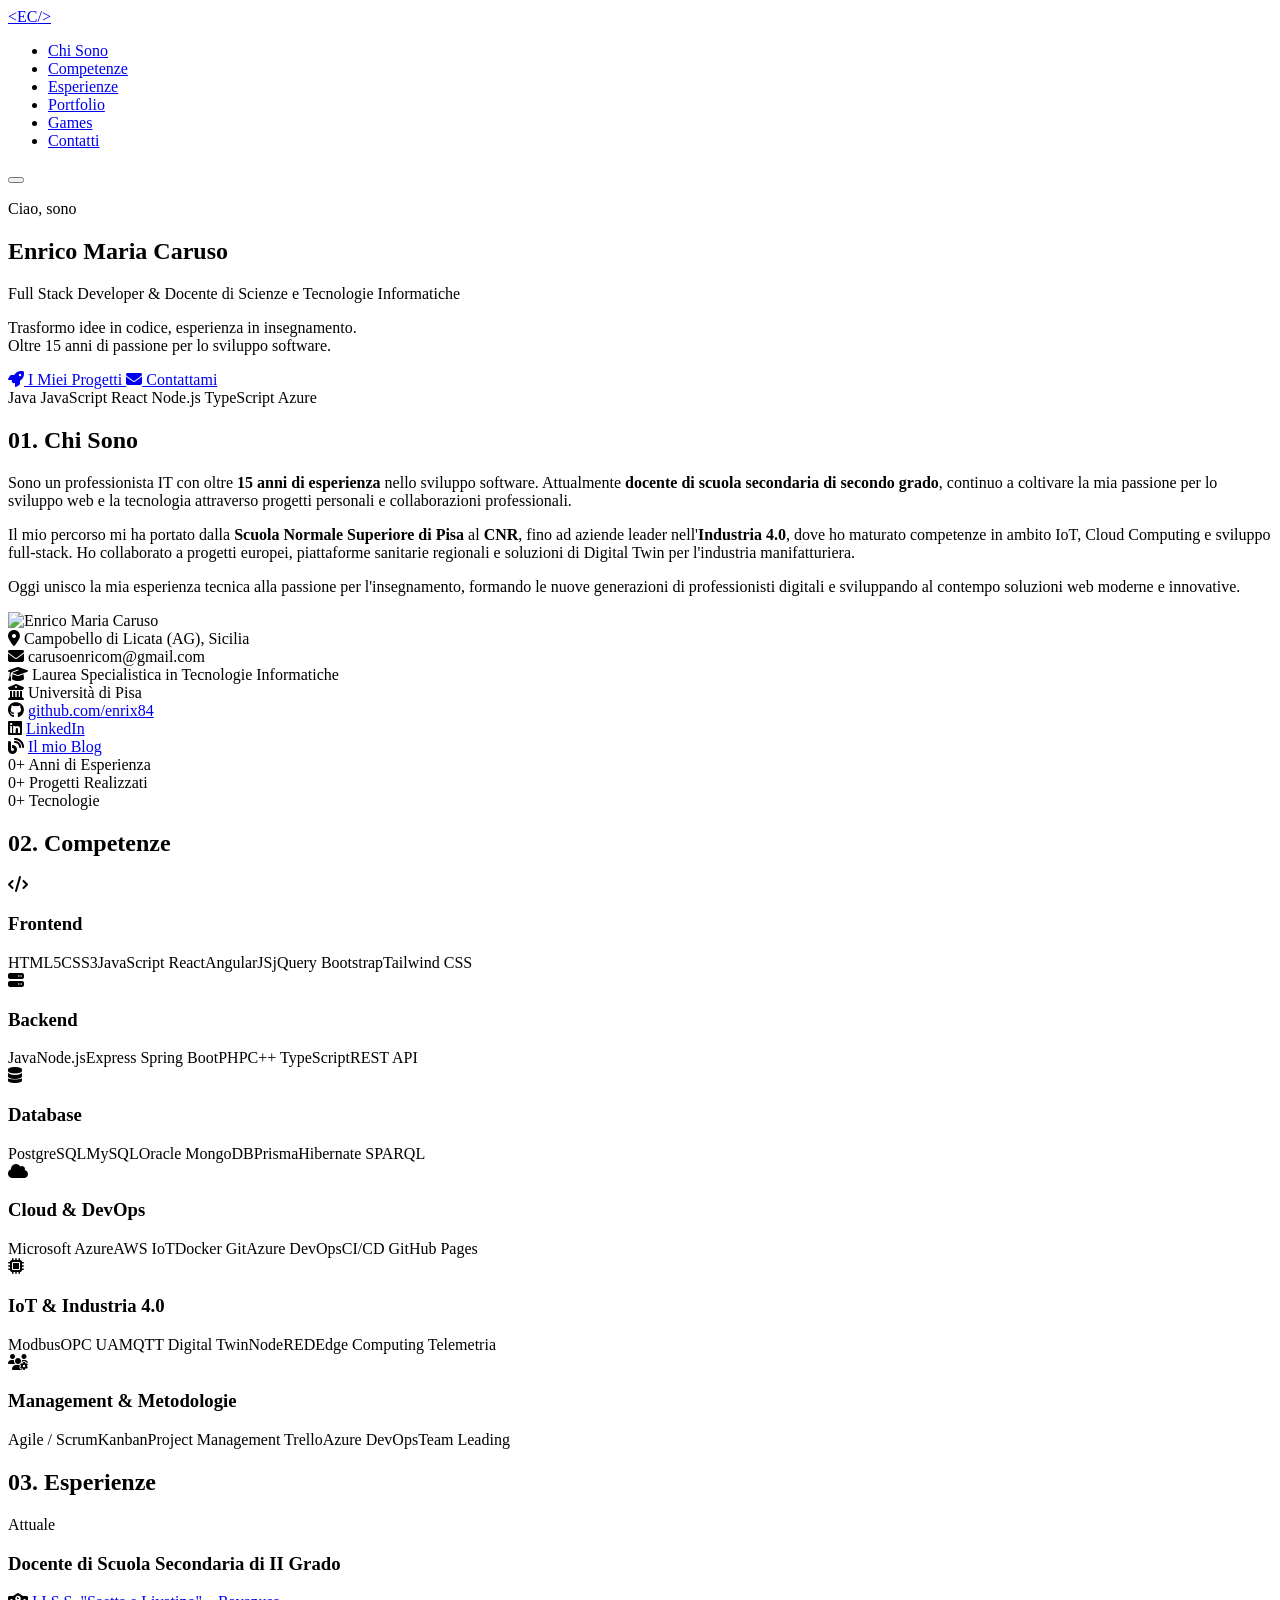
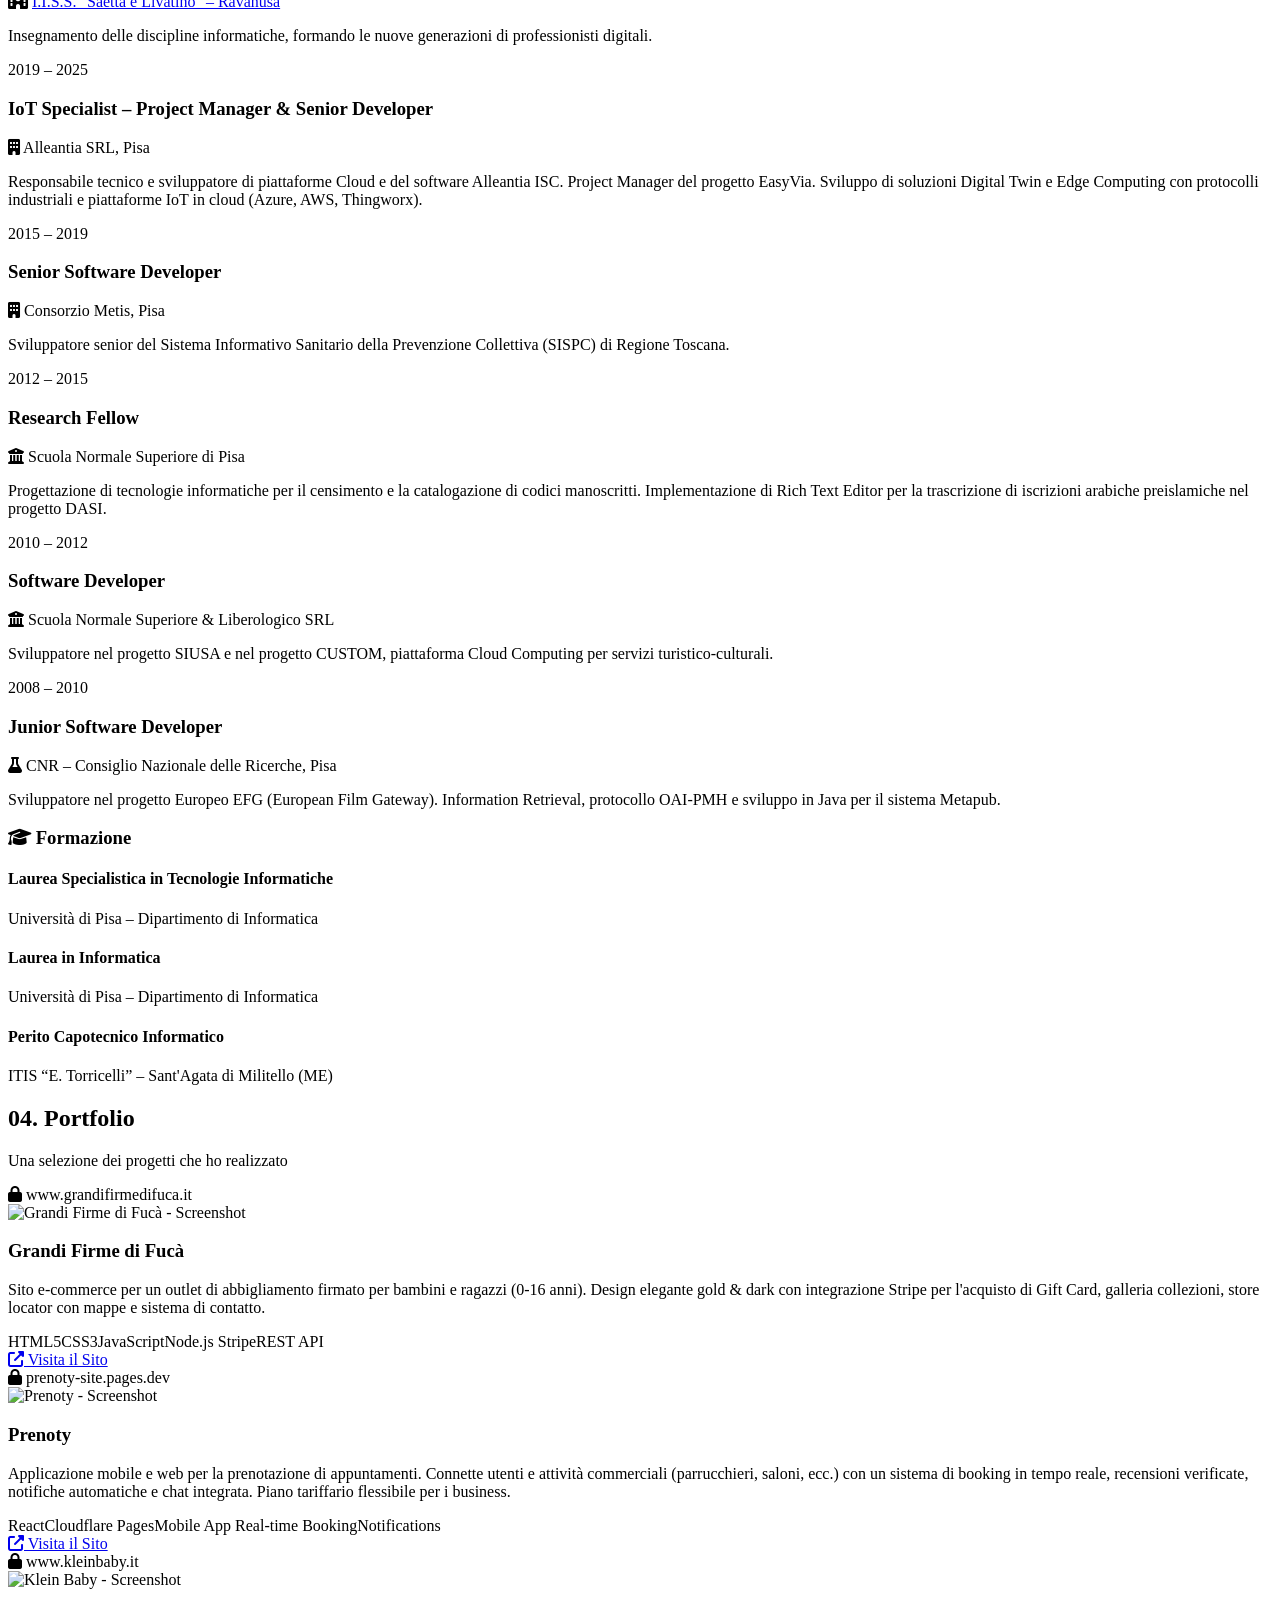
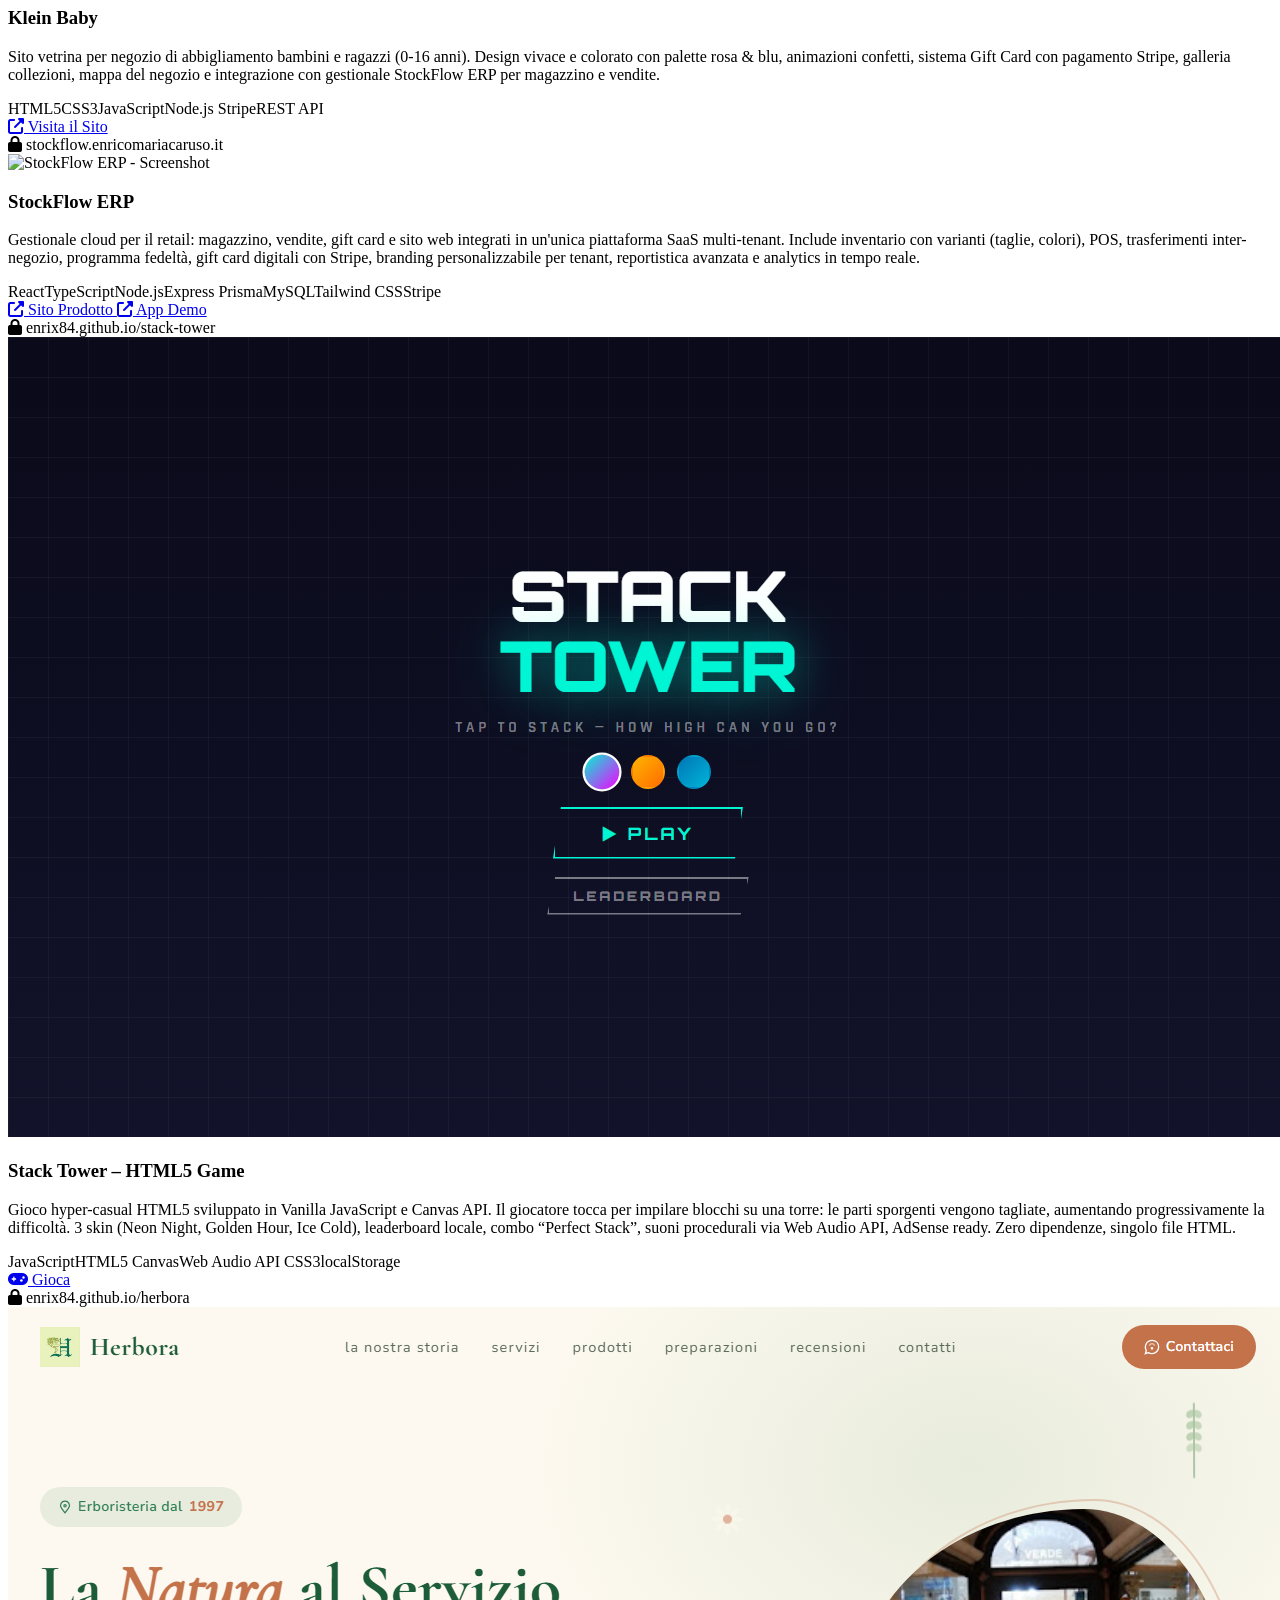
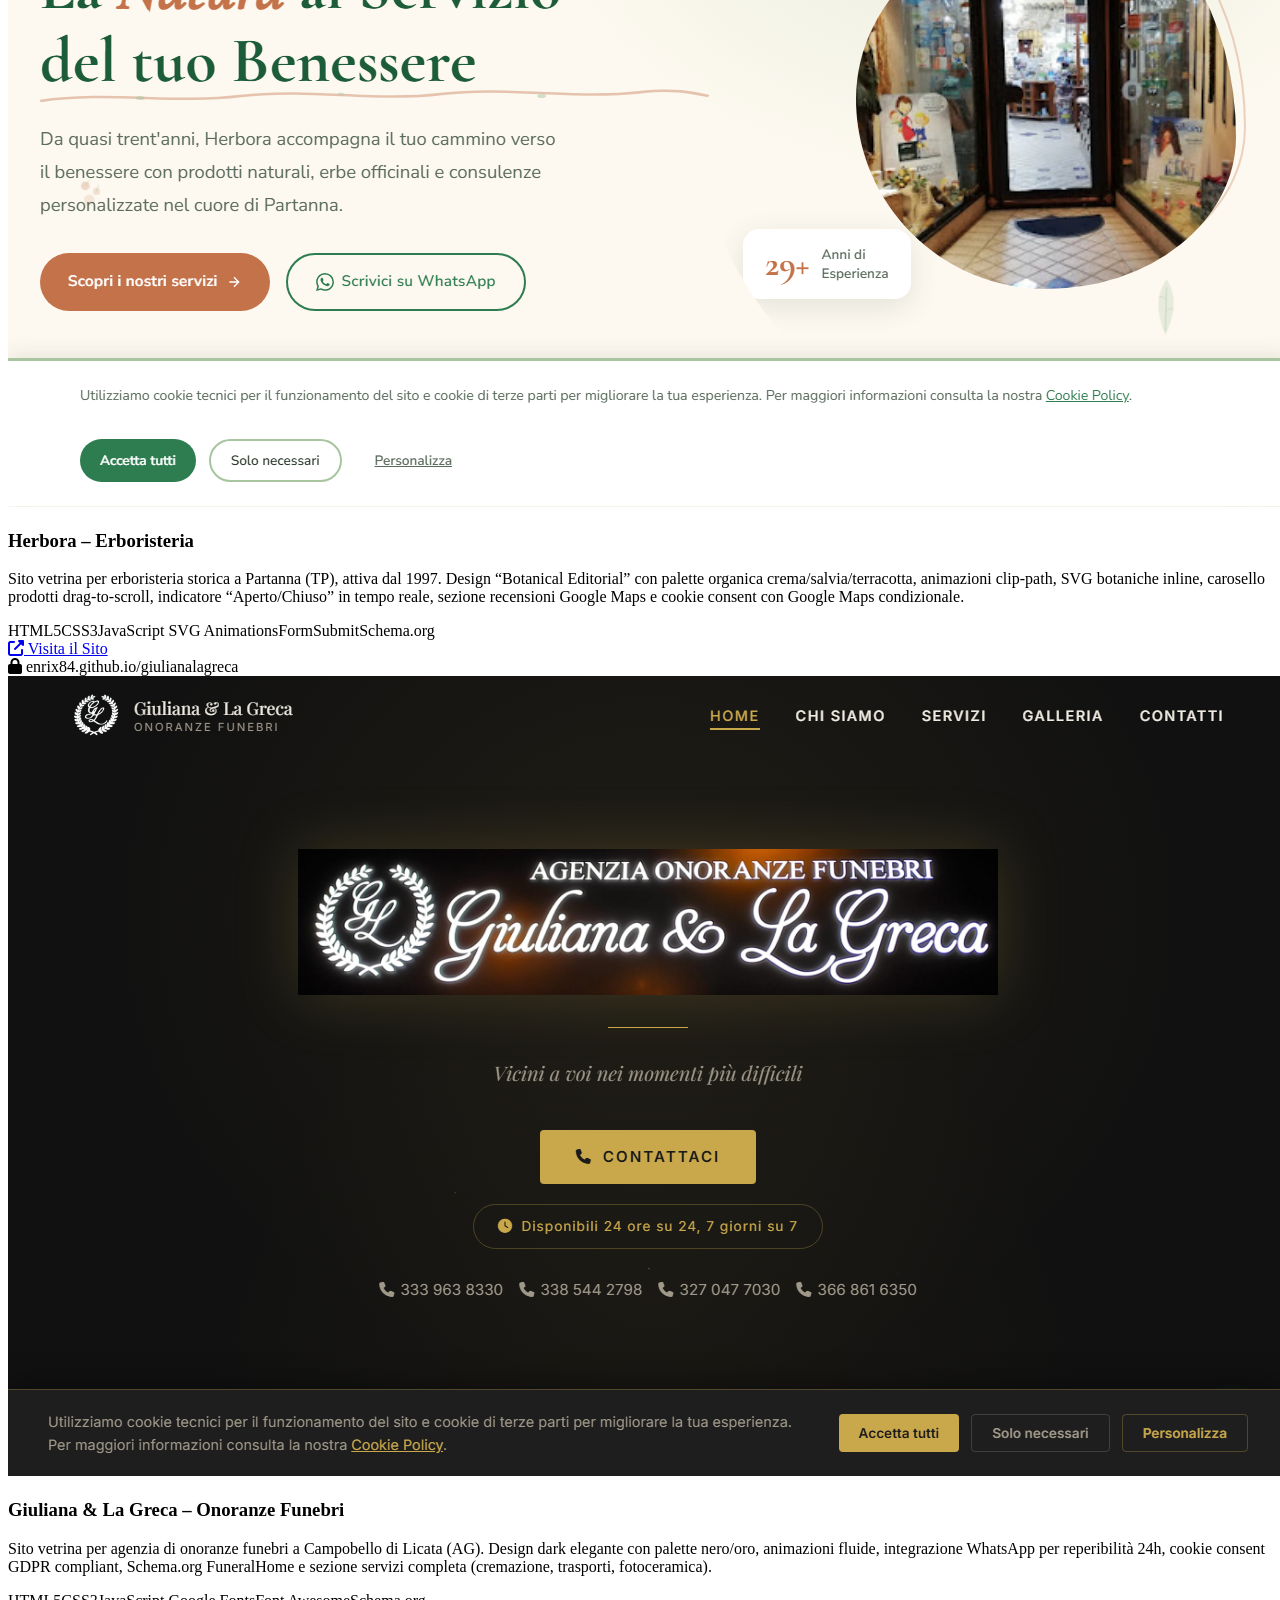
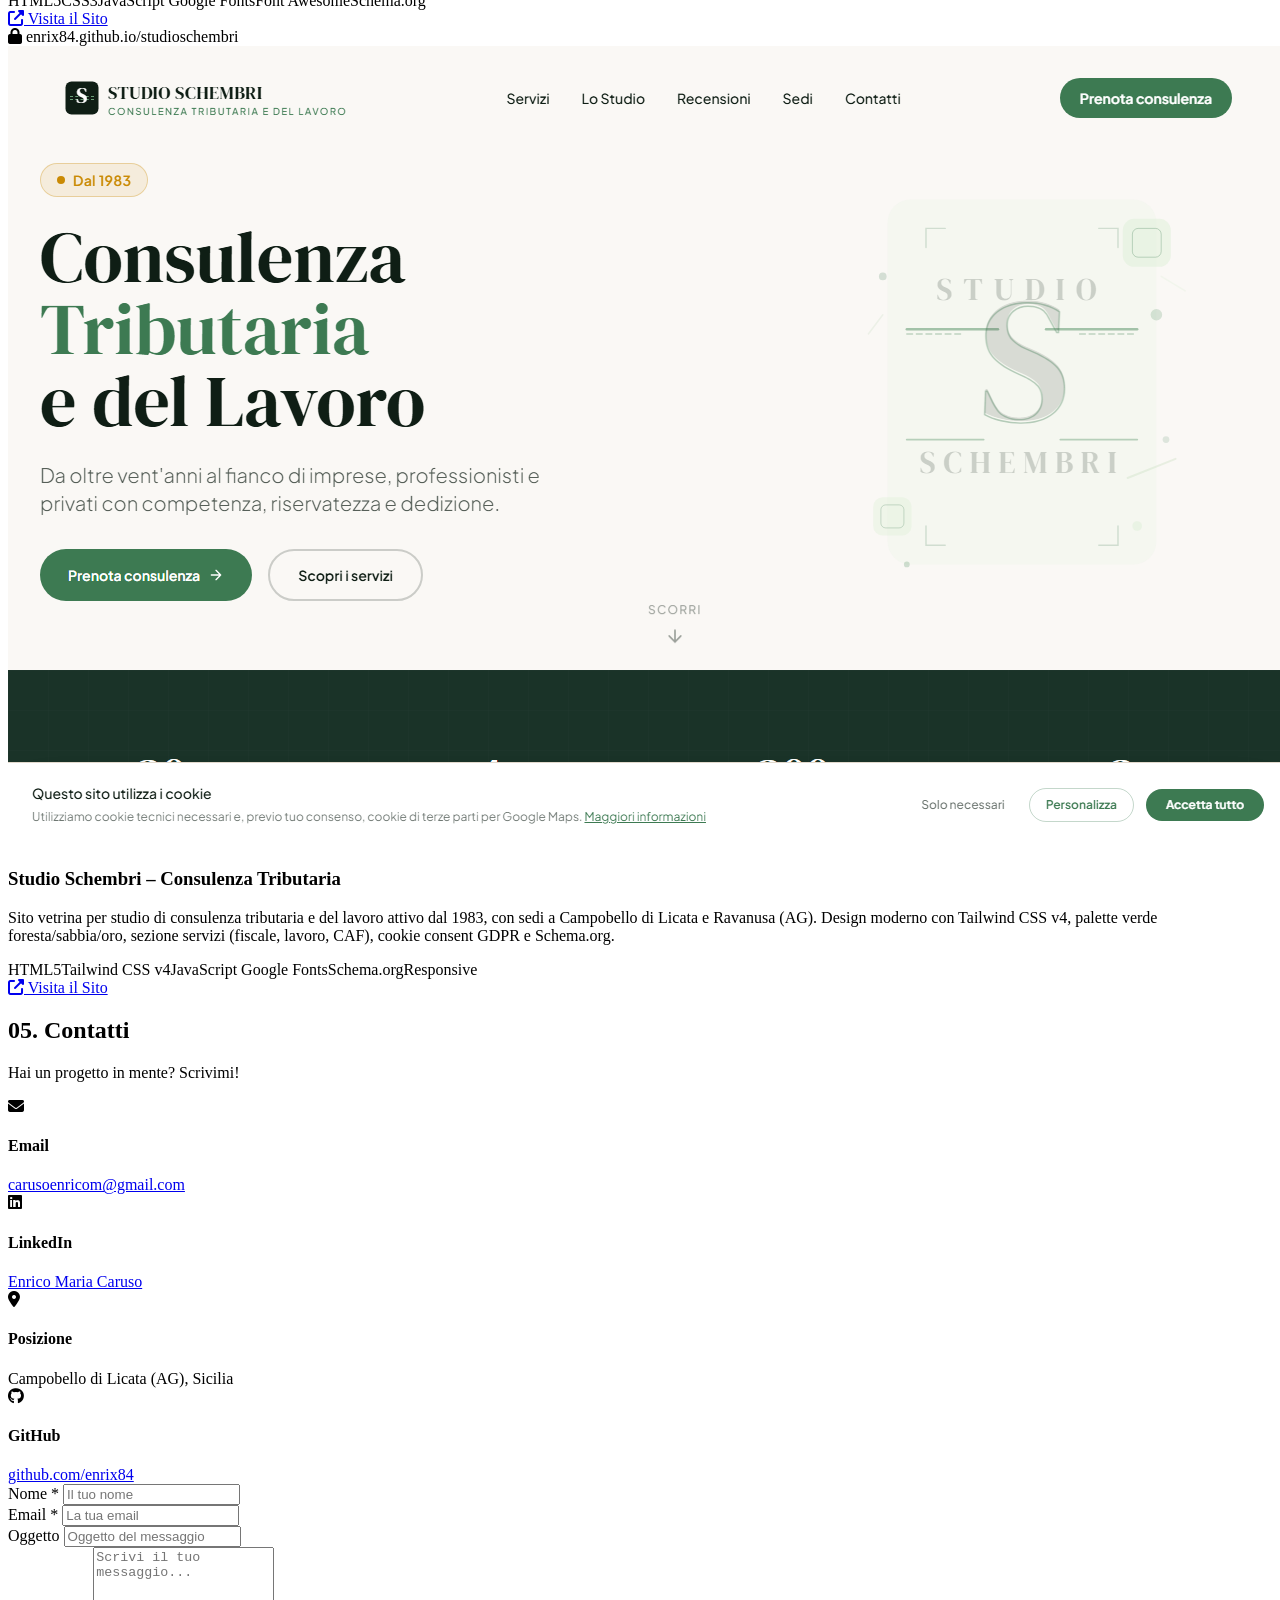
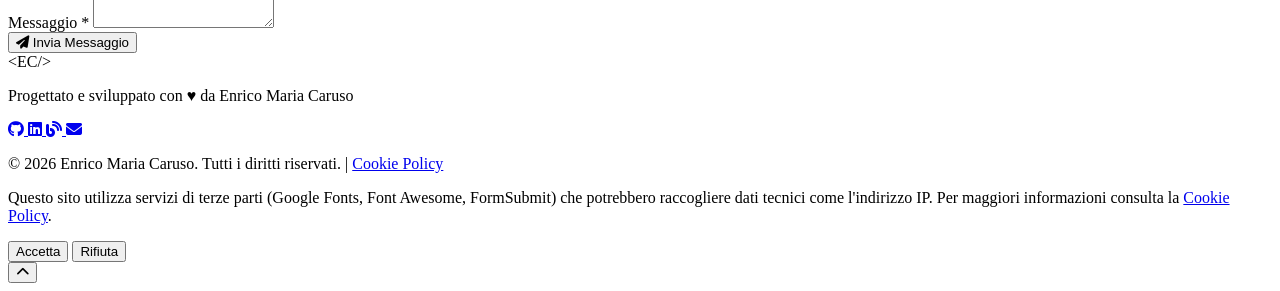
==== index.html @ f775056b "Add Games page with 10 HTML5 game cards and nav link Co-Authored-By: Claude Opus 4.6 <noreply@anthro" ====
<!DOCTYPE html>
<html lang="it">
<head>
  <meta charset="UTF-8">
  <meta name="viewport" content="width=device-width, initial-scale=1.0">
  <title>Enrico Maria Caruso - Full Stack Developer & Docente</title>
  <meta name="description" content="Portfolio personale di Enrico Maria Caruso - Full Stack Developer, Docente e IoT Specialist con oltre 15 anni di esperienza.">
  <meta name="author" content="Enrico Maria Caruso">
  <meta property="og:title" content="Enrico Maria Caruso - Full Stack Developer & Docente">
  <meta property="og:description" content="Portfolio personale di Enrico Maria Caruso - Full Stack Developer, Docente e IoT Specialist.">
  <meta property="og:type" content="website">
  <link rel="icon" type="image/svg+xml" href="favicon.svg">
  <link rel="stylesheet" href="style.css">
  <link rel="preconnect" href="https://fonts.googleapis.com">
  <link rel="preconnect" href="https://fonts.gstatic.com" crossorigin>
  <link href="https://fonts.googleapis.com/css2?family=Inter:wght@300;400;500;600&family=Space+Grotesk:wght@500;600;700&display=swap" rel="stylesheet">
  <link rel="stylesheet" href="https://cdnjs.cloudflare.com/ajax/libs/font-awesome/6.5.1/css/all.min.css">
</head>
<body>

  <!-- Navigation -->
  <nav class="navbar" id="navbar">
    <div class="nav-container">
      <a href="#hero" class="nav-logo">
        <span class="logo-bracket">&lt;</span>EC<span class="logo-bracket">/&gt;</span>
      </a>
      <ul class="nav-links" id="navLinks">
        <li><a href="#chi-sono">Chi Sono</a></li>
        <li><a href="#competenze">Competenze</a></li>
        <li><a href="#esperienze">Esperienze</a></li>
        <li><a href="#portfolio">Portfolio</a></li>
        <li><a href="games.html">Games</a></li>
        <li><a href="#contatti">Contatti</a></li>
      </ul>
      <button class="nav-toggle" id="navToggle" aria-label="Menu">
        <span></span>
        <span></span>
        <span></span>
      </button>
    </div>
  </nav>

  <!-- Hero -->
  <section class="hero" id="hero">
    <div class="hero-bg">
      <div class="hero-shape hero-shape-1"></div>
      <div class="hero-shape hero-shape-2"></div>
      <div class="hero-shape hero-shape-3"></div>
      <div class="hero-grid"></div>
    </div>
    <div class="hero-content">
      <p class="hero-greeting">Ciao, sono</p>
      <h1 class="hero-name">Enrico Maria <span class="gradient-text">Caruso</span></h1>
      <p class="hero-title">Full Stack Developer & Docente di Scienze e Tecnologie Informatiche</p>
      <p class="hero-subtitle">Trasformo idee in codice, esperienza in insegnamento.<br>Oltre <span class="auto-exp">15</span> anni di passione per lo sviluppo software.</p>
      <div class="hero-buttons">
        <a href="#portfolio" class="btn btn-primary">
          <i class="fas fa-rocket"></i> I Miei Progetti
        </a>
        <a href="#contatti" class="btn btn-outline">
          <i class="fas fa-envelope"></i> Contattami
        </a>
      </div>
      <div class="hero-tech">
        <span>Java</span>
        <span>JavaScript</span>
        <span>React</span>
        <span>Node.js</span>
        <span>TypeScript</span>
        <span>Azure</span>
      </div>
    </div>
    <a href="#chi-sono" class="scroll-indicator" aria-label="Scorri verso il basso">
      <div class="scroll-mouse">
        <div class="scroll-wheel"></div>
      </div>
    </a>
  </section>

  <!-- Chi Sono -->
  <section class="section" id="chi-sono">
    <div class="container">
      <h2 class="section-title fade-in">
        <span class="section-number">01.</span> Chi Sono
      </h2>
      <div class="about-grid">
        <div class="about-text fade-in">
          <p>
            Sono un professionista IT con oltre <strong><span class="auto-exp">15</span> anni di esperienza</strong> nello sviluppo software.
            Attualmente <strong>docente di scuola secondaria di secondo grado</strong>, continuo a coltivare la mia
            passione per lo sviluppo web e la tecnologia attraverso progetti personali e collaborazioni professionali.
          </p>
          <p>
            Il mio percorso mi ha portato dalla <strong>Scuola Normale Superiore di Pisa</strong> al <strong>CNR</strong>,
            fino ad aziende leader nell'<strong>Industria 4.0</strong>, dove ho maturato competenze in ambito IoT,
            Cloud Computing e sviluppo full-stack. Ho collaborato a progetti europei, piattaforme sanitarie regionali
            e soluzioni di Digital Twin per l'industria manifatturiera.
          </p>
          <p>
            Oggi unisco la mia esperienza tecnica alla passione per l'insegnamento, formando le nuove generazioni
            di professionisti digitali e sviluppando al contempo soluzioni web moderne e innovative.
          </p>
        </div>
        <div class="about-info fade-in">
          <div class="about-card">
            <div class="about-avatar">
              <img src="images/foto.jpg" alt="Enrico Maria Caruso" width="80" height="80">
            </div>
            <div class="about-details">
              <div class="about-detail">
                <i class="fas fa-map-marker-alt"></i>
                <span>Campobello di Licata (AG), Sicilia</span>
              </div>
              <div class="about-detail">
                <i class="fas fa-envelope"></i>
                <span>carusoenricom@gmail.com</span>
              </div>
              <div class="about-detail">
                <i class="fas fa-graduation-cap"></i>
                <span>Laurea Specialistica in Tecnologie Informatiche</span>
              </div>
              <div class="about-detail">
                <i class="fas fa-university"></i>
                <span>Universit&agrave; di Pisa</span>
              </div>
              <div class="about-detail">
                <i class="fab fa-github"></i>
                <a href="https://github.com/enrix84" target="_blank" rel="noopener">github.com/enrix84</a>
              </div>
              <div class="about-detail">
                <i class="fab fa-linkedin"></i>
                <a href="https://www.linkedin.com/in/enrico-maria-caruso-56660729/" target="_blank" rel="noopener">LinkedIn</a>
              </div>
              <div class="about-detail">
                <i class="fas fa-blog"></i>
                <a href="https://xbrowser.altervista.org/" target="_blank" rel="noopener">Il mio Blog</a>
              </div>
            </div>
          </div>
          <div class="about-stats">
            <div class="stat-item">
              <span class="stat-number" data-count="15">0</span><span class="stat-plus">+</span>
              <span class="stat-label">Anni di Esperienza</span>
            </div>
            <div class="stat-item">
              <span class="stat-number" data-count="15">0</span><span class="stat-plus">+</span>
              <span class="stat-label">Progetti Realizzati</span>
            </div>
            <div class="stat-item">
              <span class="stat-number" data-count="20">0</span><span class="stat-plus">+</span>
              <span class="stat-label">Tecnologie</span>
            </div>
          </div>
        </div>
      </div>
    </div>
  </section>

  <!-- Competenze -->
  <section class="section section-alt" id="competenze">
    <div class="container">
      <h2 class="section-title fade-in">
        <span class="section-number">02.</span> Competenze
      </h2>
      <div class="skills-grid">
        <div class="skill-card fade-in">
          <div class="skill-icon"><i class="fas fa-code"></i></div>
          <h3>Frontend</h3>
          <div class="skill-tags">
            <span>HTML5</span><span>CSS3</span><span>JavaScript</span>
            <span>React</span><span>AngularJS</span><span>jQuery</span>
            <span>Bootstrap</span><span>Tailwind CSS</span>
          </div>
        </div>
        <div class="skill-card fade-in">
          <div class="skill-icon"><i class="fas fa-server"></i></div>
          <h3>Backend</h3>
          <div class="skill-tags">
            <span>Java</span><span>Node.js</span><span>Express</span>
            <span>Spring Boot</span><span>PHP</span><span>C++</span>
            <span>TypeScript</span><span>REST API</span>
          </div>
        </div>
        <div class="skill-card fade-in">
          <div class="skill-icon"><i class="fas fa-database"></i></div>
          <h3>Database</h3>
          <div class="skill-tags">
            <span>PostgreSQL</span><span>MySQL</span><span>Oracle</span>
            <span>MongoDB</span><span>Prisma</span><span>Hibernate</span>
            <span>SPARQL</span>
          </div>
        </div>
        <div class="skill-card fade-in">
          <div class="skill-icon"><i class="fas fa-cloud"></i></div>
          <h3>Cloud & DevOps</h3>
          <div class="skill-tags">
            <span>Microsoft Azure</span><span>AWS IoT</span><span>Docker</span>
            <span>Git</span><span>Azure DevOps</span><span>CI/CD</span>
            <span>GitHub Pages</span>
          </div>
        </div>
        <div class="skill-card fade-in">
          <div class="skill-icon"><i class="fas fa-microchip"></i></div>
          <h3>IoT & Industria 4.0</h3>
          <div class="skill-tags">
            <span>Modbus</span><span>OPC UA</span><span>MQTT</span>
            <span>Digital Twin</span><span>NodeRED</span><span>Edge Computing</span>
            <span>Telemetria</span>
          </div>
        </div>
        <div class="skill-card fade-in">
          <div class="skill-icon"><i class="fas fa-users-cog"></i></div>
          <h3>Management & Metodologie</h3>
          <div class="skill-tags">
            <span>Agile / Scrum</span><span>Kanban</span><span>Project Management</span>
            <span>Trello</span><span>Azure DevOps</span><span>Team Leading</span>
          </div>
        </div>
      </div>
    </div>
  </section>

  <!-- Esperienze -->
  <section class="section" id="esperienze">
    <div class="container">
      <h2 class="section-title fade-in">
        <span class="section-number">03.</span> Esperienze
      </h2>
      <div class="timeline">
        <div class="timeline-item fade-in">
          <div class="timeline-marker current"></div>
          <div class="timeline-content">
            <div class="timeline-badge">Attuale</div>
            <h3>Docente di Scuola Secondaria di II Grado</h3>
            <p class="timeline-company"><i class="fas fa-school"></i> <a href="https://www.saettalivatinoravanusa.edu.it/" target="_blank" rel="noopener">I.I.S.S. "Saetta e Livatino" &ndash; Ravanusa</a></p>
            <p>Insegnamento delle discipline informatiche, formando le nuove generazioni di professionisti digitali.</p>
          </div>
        </div>
        <div class="timeline-item fade-in">
          <div class="timeline-marker"></div>
          <div class="timeline-content">
            <div class="timeline-date">2019 &ndash; 2025</div>
            <h3>IoT Specialist &ndash; Project Manager &amp; Senior Developer</h3>
            <p class="timeline-company"><i class="fas fa-building"></i> Alleantia SRL, Pisa</p>
            <p>Responsabile tecnico e sviluppatore di piattaforme Cloud e del software Alleantia ISC.
               Project Manager del progetto EasyVia. Sviluppo di soluzioni Digital Twin e Edge Computing
               con protocolli industriali e piattaforme IoT in cloud (Azure, AWS, Thingworx).</p>
          </div>
        </div>
        <div class="timeline-item fade-in">
          <div class="timeline-marker"></div>
          <div class="timeline-content">
            <div class="timeline-date">2015 &ndash; 2019</div>
            <h3>Senior Software Developer</h3>
            <p class="timeline-company"><i class="fas fa-building"></i> Consorzio Metis, Pisa</p>
            <p>Sviluppatore senior del Sistema Informativo Sanitario della Prevenzione Collettiva (SISPC)
               di Regione Toscana.</p>
          </div>
        </div>
        <div class="timeline-item fade-in">
          <div class="timeline-marker"></div>
          <div class="timeline-content">
            <div class="timeline-date">2012 &ndash; 2015</div>
            <h3>Research Fellow</h3>
            <p class="timeline-company"><i class="fas fa-university"></i> Scuola Normale Superiore di Pisa</p>
            <p>Progettazione di tecnologie informatiche per il censimento e la catalogazione di codici manoscritti.
               Implementazione di Rich Text Editor per la trascrizione di iscrizioni arabiche preislamiche
               nel progetto DASI.</p>
          </div>
        </div>
        <div class="timeline-item fade-in">
          <div class="timeline-marker"></div>
          <div class="timeline-content">
            <div class="timeline-date">2010 &ndash; 2012</div>
            <h3>Software Developer</h3>
            <p class="timeline-company"><i class="fas fa-university"></i> Scuola Normale Superiore &amp; Liberologico SRL</p>
            <p>Sviluppatore nel progetto SIUSA e nel progetto CUSTOM, piattaforma Cloud Computing
               per servizi turistico-culturali.</p>
          </div>
        </div>
        <div class="timeline-item fade-in">
          <div class="timeline-marker"></div>
          <div class="timeline-content">
            <div class="timeline-date">2008 &ndash; 2010</div>
            <h3>Junior Software Developer</h3>
            <p class="timeline-company"><i class="fas fa-flask"></i> CNR &ndash; Consiglio Nazionale delle Ricerche, Pisa</p>
            <p>Sviluppatore nel progetto Europeo EFG (European Film Gateway).
               Information Retrieval, protocollo OAI-PMH e sviluppo in Java per il sistema Metapub.</p>
          </div>
        </div>
      </div>

      <h3 class="subsection-title fade-in"><i class="fas fa-graduation-cap"></i> Formazione</h3>
      <div class="education-grid">
        <div class="education-card fade-in">
          <h4>Laurea Specialistica in Tecnologie Informatiche</h4>
          <p class="edu-institution">Universit&agrave; di Pisa &ndash; Dipartimento di Informatica</p>
        </div>
        <div class="education-card fade-in">
          <h4>Laurea in Informatica</h4>
          <p class="edu-institution">Universit&agrave; di Pisa &ndash; Dipartimento di Informatica</p>
        </div>
        <div class="education-card fade-in">
          <h4>Perito Capotecnico Informatico</h4>
          <p class="edu-institution">ITIS &ldquo;E. Torricelli&rdquo; &ndash; Sant'Agata di Militello (ME)</p>
        </div>
      </div>
    </div>
  </section>

  <!-- Portfolio -->
  <section class="section section-alt" id="portfolio">
    <div class="container">
      <h2 class="section-title fade-in">
        <span class="section-number">04.</span> Portfolio
      </h2>
      <p class="section-subtitle fade-in">Una selezione dei progetti che ho realizzato</p>

      <div class="portfolio-grid">

        <!-- Project 1: Grandi Firme di Fucà -->
        <div class="project-card fade-in">
          <div class="browser-mockup">
            <div class="browser-header">
              <div class="browser-dots">
                <span class="dot-red"></span>
                <span class="dot-yellow"></span>
                <span class="dot-green"></span>
              </div>
              <div class="browser-url">
                <i class="fas fa-lock"></i> www.grandifirmedifuca.it
              </div>
            </div>
            <div class="browser-content">
              <img src="images/grandifirmefuc%C3%A0.png" alt="Grandi Firme di Fucà - Screenshot" class="browser-screenshot">
            </div>
          </div>
          <div class="project-info">
            <h3>Grandi Firme di Fuc&agrave;</h3>
            <p>
              Sito e-commerce per un outlet di abbigliamento firmato per bambini e ragazzi (0-16 anni).
              Design elegante gold &amp; dark con integrazione Stripe per l'acquisto di Gift Card,
              galleria collezioni, store locator con mappe e sistema di contatto.
            </p>
            <div class="project-tech">
              <span>HTML5</span><span>CSS3</span><span>JavaScript</span><span>Node.js</span>
              <span>Stripe</span><span>REST API</span>
            </div>
            <div class="project-links">
              <a href="https://www.grandifirmedifuca.it/" target="_blank" rel="noopener" class="project-link">
                <i class="fas fa-external-link-alt"></i> Visita il Sito
              </a>
            </div>
          </div>
        </div>

        <!-- Project 2: Prenoty -->
        <div class="project-card fade-in">
          <div class="browser-mockup">
            <div class="browser-header">
              <div class="browser-dots">
                <span class="dot-red"></span>
                <span class="dot-yellow"></span>
                <span class="dot-green"></span>
              </div>
              <div class="browser-url">
                <i class="fas fa-lock"></i> prenoty-site.pages.dev
              </div>
            </div>
            <div class="browser-content">
              <img src="images/prenoty.png" alt="Prenoty - Screenshot" class="browser-screenshot">
            </div>
          </div>
          <div class="project-info">
            <h3>Prenoty</h3>
            <p>
              Applicazione mobile e web per la prenotazione di appuntamenti.
              Connette utenti e attivit&agrave; commerciali (parrucchieri, saloni, ecc.) con un sistema
              di booking in tempo reale, recensioni verificate, notifiche automatiche e chat integrata.
              Piano tariffario flessibile per i business.
            </p>
            <div class="project-tech">
              <span>React</span><span>Cloudflare Pages</span><span>Mobile App</span>
              <span>Real-time Booking</span><span>Notifications</span>
            </div>
            <div class="project-links">
              <a href="https://prenoty-site.pages.dev/" target="_blank" rel="noopener" class="project-link">
                <i class="fas fa-external-link-alt"></i> Visita il Sito
              </a>
            </div>
          </div>
        </div>

        <!-- Project 3: Klein Baby -->
        <div class="project-card fade-in">
          <div class="browser-mockup">
            <div class="browser-header">
              <div class="browser-dots">
                <span class="dot-red"></span>
                <span class="dot-yellow"></span>
                <span class="dot-green"></span>
              </div>
              <div class="browser-url">
                <i class="fas fa-lock"></i> www.kleinbaby.it
              </div>
            </div>
            <div class="browser-content">
              <img src="images/kleinbaby.png" alt="Klein Baby - Screenshot" class="browser-screenshot">
            </div>
          </div>
          <div class="project-info">
            <h3>Klein Baby</h3>
            <p>
              Sito vetrina per negozio di abbigliamento bambini e ragazzi (0-16 anni).
              Design vivace e colorato con palette rosa &amp; blu, animazioni confetti,
              sistema Gift Card con pagamento Stripe, galleria collezioni, mappa del negozio
              e integrazione con gestionale StockFlow ERP per magazzino e vendite.
            </p>
            <div class="project-tech">
              <span>HTML5</span><span>CSS3</span><span>JavaScript</span><span>Node.js</span>
              <span>Stripe</span><span>REST API</span>
            </div>
            <div class="project-links">
              <a href="https://www.kleinbaby.it/" target="_blank" rel="noopener" class="project-link">
                <i class="fas fa-external-link-alt"></i> Visita il Sito
              </a>
            </div>
          </div>
        </div>

        <!-- Project 4: StockFlow ERP -->
        <div class="project-card fade-in">
          <div class="browser-mockup">
            <div class="browser-header">
              <div class="browser-dots">
                <span class="dot-red"></span>
                <span class="dot-yellow"></span>
                <span class="dot-green"></span>
              </div>
              <div class="browser-url">
                <i class="fas fa-lock"></i> stockflow.enricomariacaruso.it
              </div>
            </div>
            <div class="browser-content">
              <img src="images/stockflow-erp.png" alt="StockFlow ERP - Screenshot" class="browser-screenshot">
            </div>
          </div>
          <div class="project-info">
            <h3>StockFlow ERP</h3>
            <p>
              Gestionale cloud per il retail: magazzino, vendite, gift card e sito web integrati
              in un'unica piattaforma SaaS multi-tenant. Include inventario con varianti (taglie, colori),
              POS, trasferimenti inter-negozio, programma fedelt&agrave;, gift card digitali con Stripe,
              branding personalizzabile per tenant, reportistica avanzata e analytics in tempo reale.
            </p>
            <div class="project-tech">
              <span>React</span><span>TypeScript</span><span>Node.js</span><span>Express</span>
              <span>Prisma</span><span>MySQL</span><span>Tailwind CSS</span><span>Stripe</span>
            </div>
            <div class="project-links">
              <a href="https://enrix84.github.io/stockflowERP-sito/" target="_blank" rel="noopener" class="project-link">
                <i class="fas fa-external-link-alt"></i> Sito Prodotto
              </a>
              <a href="https://erp.enricomariacaruso.it/" target="_blank" rel="noopener" class="project-link">
                <i class="fas fa-external-link-alt"></i> App Demo
              </a>
            </div>
          </div>
        </div>

        <!-- Project 5: Stack Tower (HTML5 Game) -->
        <div class="project-card fade-in">
          <div class="browser-mockup">
            <div class="browser-header">
              <div class="browser-dots">
                <span class="dot-red"></span>
                <span class="dot-yellow"></span>
                <span class="dot-green"></span>
              </div>
              <div class="browser-url">
                <i class="fas fa-lock"></i> enrix84.github.io/stack-tower
              </div>
            </div>
            <div class="browser-content">
              <img src="images/stack-tower.png" alt="Stack Tower - HTML5 Game Screenshot" class="browser-screenshot">
            </div>
          </div>
          <div class="project-info">
            <h3>Stack Tower &ndash; HTML5 Game</h3>
            <p>
              Gioco hyper-casual HTML5 sviluppato in Vanilla JavaScript e Canvas API.
              Il giocatore tocca per impilare blocchi su una torre: le parti sporgenti vengono tagliate,
              aumentando progressivamente la difficolt&agrave;.
              3 skin (Neon Night, Golden Hour, Ice Cold), leaderboard locale,
              combo &ldquo;Perfect Stack&rdquo;, suoni procedurali via Web Audio API,
              AdSense ready. Zero dipendenze, singolo file HTML.
            </p>
            <div class="project-tech">
              <span>JavaScript</span><span>HTML5 Canvas</span><span>Web Audio API</span>
              <span>CSS3</span><span>localStorage</span>
            </div>
            <div class="project-links">
              <a href="https://enrix84.github.io/stack-tower/" target="_blank" rel="noopener" class="project-link">
                <i class="fas fa-gamepad"></i> Gioca
              </a>
            </div>
          </div>
        </div>

        <!-- Project 6: Herbora (was 5) -->
        <div class="project-card fade-in">
          <div class="browser-mockup">
            <div class="browser-header">
              <div class="browser-dots">
                <span class="dot-red"></span>
                <span class="dot-yellow"></span>
                <span class="dot-green"></span>
              </div>
              <div class="browser-url">
                <i class="fas fa-lock"></i> enrix84.github.io/herbora
              </div>
            </div>
            <div class="browser-content">
              <img src="images/herbora.png" alt="Herbora Erboristeria - Screenshot" class="browser-screenshot">
            </div>
          </div>
          <div class="project-info">
            <h3>Herbora &ndash; Erboristeria</h3>
            <p>
              Sito vetrina per erboristeria storica a Partanna (TP), attiva dal 1997.
              Design &ldquo;Botanical Editorial&rdquo; con palette organica crema/salvia/terracotta,
              animazioni clip-path, SVG botaniche inline, carosello prodotti drag-to-scroll,
              indicatore &ldquo;Aperto/Chiuso&rdquo; in tempo reale, sezione recensioni Google Maps
              e cookie consent con Google Maps condizionale.
            </p>
            <div class="project-tech">
              <span>HTML5</span><span>CSS3</span><span>JavaScript</span>
              <span>SVG Animations</span><span>FormSubmit</span><span>Schema.org</span>
            </div>
            <div class="project-links">
              <a href="https://enrix84.github.io/herbora/" target="_blank" rel="noopener" class="project-link">
                <i class="fas fa-external-link-alt"></i> Visita il Sito
              </a>
            </div>
          </div>
        </div>

        <!-- Project 7: Giuliana & La Greca -->
        <div class="project-card fade-in">
          <div class="browser-mockup">
            <div class="browser-header">
              <div class="browser-dots">
                <span class="dot-red"></span>
                <span class="dot-yellow"></span>
                <span class="dot-green"></span>
              </div>
              <div class="browser-url">
                <i class="fas fa-lock"></i> enrix84.github.io/giulianalagreca
              </div>
            </div>
            <div class="browser-content">
              <img src="images/giulianalagreca.png" alt="Giuliana & La Greca - Screenshot" class="browser-screenshot">
            </div>
          </div>
          <div class="project-info">
            <h3>Giuliana &amp; La Greca &ndash; Onoranze Funebri</h3>
            <p>
              Sito vetrina per agenzia di onoranze funebri a Campobello di Licata (AG).
              Design dark elegante con palette nero/oro, animazioni fluide, integrazione WhatsApp
              per reperibilit&agrave; 24h, cookie consent GDPR compliant, Schema.org FuneralHome
              e sezione servizi completa (cremazione, trasporti, fotoceramica).
            </p>
            <div class="project-tech">
              <span>HTML5</span><span>CSS3</span><span>JavaScript</span>
              <span>Google Fonts</span><span>Font Awesome</span><span>Schema.org</span>
            </div>
            <div class="project-links">
              <a href="https://enrix84.github.io/giulianalagreca/" target="_blank" rel="noopener" class="project-link">
                <i class="fas fa-external-link-alt"></i> Visita il Sito
              </a>
            </div>
          </div>
        </div>

        <!-- Project 8: Studio Schembri -->
        <div class="project-card fade-in">
          <div class="browser-mockup">
            <div class="browser-header">
              <div class="browser-dots">
                <span class="dot-red"></span>
                <span class="dot-yellow"></span>
                <span class="dot-green"></span>
              </div>
              <div class="browser-url">
                <i class="fas fa-lock"></i> enrix84.github.io/studioschembri
              </div>
            </div>
            <div class="browser-content">
              <img src="images/studioschembri.png" alt="Studio Schembri - Screenshot" class="browser-screenshot">
            </div>
          </div>
          <div class="project-info">
            <h3>Studio Schembri &ndash; Consulenza Tributaria</h3>
            <p>
              Sito vetrina per studio di consulenza tributaria e del lavoro attivo dal 1983,
              con sedi a Campobello di Licata e Ravanusa (AG).
              Design moderno con Tailwind CSS v4, palette verde foresta/sabbia/oro,
              sezione servizi (fiscale, lavoro, CAF), cookie consent GDPR e Schema.org.
            </p>
            <div class="project-tech">
              <span>HTML5</span><span>Tailwind CSS v4</span><span>JavaScript</span>
              <span>Google Fonts</span><span>Schema.org</span><span>Responsive</span>
            </div>
            <div class="project-links">
              <a href="https://enrix84.github.io/studioschembri/" target="_blank" rel="noopener" class="project-link">
                <i class="fas fa-external-link-alt"></i> Visita il Sito
              </a>
            </div>
          </div>
        </div>

      </div>
    </div>
  </section>

  <!-- Contatti -->
  <section class="section" id="contatti">
    <div class="container">
      <h2 class="section-title fade-in">
        <span class="section-number">05.</span> Contatti
      </h2>
      <p class="section-subtitle fade-in">Hai un progetto in mente? Scrivimi!</p>
      <div class="contact-grid">
        <div class="contact-info fade-in">
          <div class="contact-item">
            <div class="contact-icon"><i class="fas fa-envelope"></i></div>
            <div>
              <h4>Email</h4>
              <a href="mailto:carusoenricom@gmail.com">carusoenricom@gmail.com</a>
            </div>
          </div>
          <div class="contact-item">
            <div class="contact-icon"><i class="fab fa-linkedin"></i></div>
            <div>
              <h4>LinkedIn</h4>
              <a href="https://www.linkedin.com/in/enrico-maria-caruso-56660729/" target="_blank" rel="noopener">Enrico Maria Caruso</a>
            </div>
          </div>
          <div class="contact-item">
            <div class="contact-icon"><i class="fas fa-map-marker-alt"></i></div>
            <div>
              <h4>Posizione</h4>
              <span>Campobello di Licata (AG), Sicilia</span>
            </div>
          </div>
          <div class="contact-item">
            <div class="contact-icon"><i class="fab fa-github"></i></div>
            <div>
              <h4>GitHub</h4>
              <a href="https://github.com/enrix84" target="_blank" rel="noopener">github.com/enrix84</a>
            </div>
          </div>
        </div>
        <form class="contact-form fade-in" id="contactForm">
          <div class="form-group">
            <label for="name">Nome *</label>
            <input type="text" id="name" name="name" required placeholder="Il tuo nome">
          </div>
          <div class="form-group">
            <label for="email">Email *</label>
            <input type="email" id="email" name="email" required placeholder="La tua email">
          </div>
          <div class="form-group">
            <label for="subject">Oggetto</label>
            <input type="text" id="subject" name="_subject" placeholder="Oggetto del messaggio">
          </div>
          <div class="form-group">
            <label for="message">Messaggio *</label>
            <textarea id="message" name="message" rows="5" required placeholder="Scrivi il tuo messaggio..."></textarea>
          </div>
          <button type="submit" class="btn btn-primary btn-submit" id="submitBtn">
            <i class="fas fa-paper-plane"></i> Invia Messaggio
          </button>
          <div class="form-status" id="formStatus"></div>
        </form>
      </div>
    </div>
  </section>

  <!-- Footer -->
  <footer class="footer">
    <div class="container">
      <div class="footer-content">
        <div class="footer-logo">
          <span class="logo-bracket">&lt;</span>EC<span class="logo-bracket">/&gt;</span>
        </div>
        <p class="footer-text">Progettato e sviluppato con <span class="heart">&hearts;</span> da Enrico Maria Caruso</p>
        <div class="footer-social">
          <a href="https://github.com/enrix84" target="_blank" rel="noopener" aria-label="GitHub">
            <i class="fab fa-github"></i>
          </a>
          <a href="https://www.linkedin.com/in/enrico-maria-caruso-56660729/" target="_blank" rel="noopener" aria-label="LinkedIn">
            <i class="fab fa-linkedin"></i>
          </a>
          <a href="https://xbrowser.altervista.org/" target="_blank" rel="noopener" aria-label="Blog">
            <i class="fas fa-blog"></i>
          </a>
          <a href="mailto:carusoenricom@gmail.com" aria-label="Email">
            <i class="fas fa-envelope"></i>
          </a>
        </div>
        <p class="footer-copy">&copy; <script>document.write(new Date().getFullYear())</script> Enrico Maria Caruso. Tutti i diritti riservati. | <a href="cookie-policy.html">Cookie Policy</a></p>
      </div>
    </div>
  </footer>

  <!-- Cookie Banner -->
  <div class="cookie-banner" id="cookieBanner">
    <div class="cookie-content">
      <p>Questo sito utilizza servizi di terze parti (Google Fonts, Font Awesome, FormSubmit) che potrebbero raccogliere dati tecnici come l'indirizzo IP. Per maggiori informazioni consulta la <a href="cookie-policy.html">Cookie Policy</a>.</p>
      <div class="cookie-buttons">
        <button class="btn btn-primary btn-cookie" id="cookieAccept">Accetta</button>
        <button class="btn btn-outline btn-cookie" id="cookieReject">Rifiuta</button>
      </div>
    </div>
  </div>

  <!-- Back to Top -->
  <button class="back-to-top" id="backToTop" aria-label="Torna su">
    <i class="fas fa-chevron-up"></i>
  </button>

  <script src="script.js"></script>
  <script>document.querySelectorAll('.auto-exp').forEach(function(el){el.textContent=new Date().getFullYear()-2011});</script>
</body>
</html>
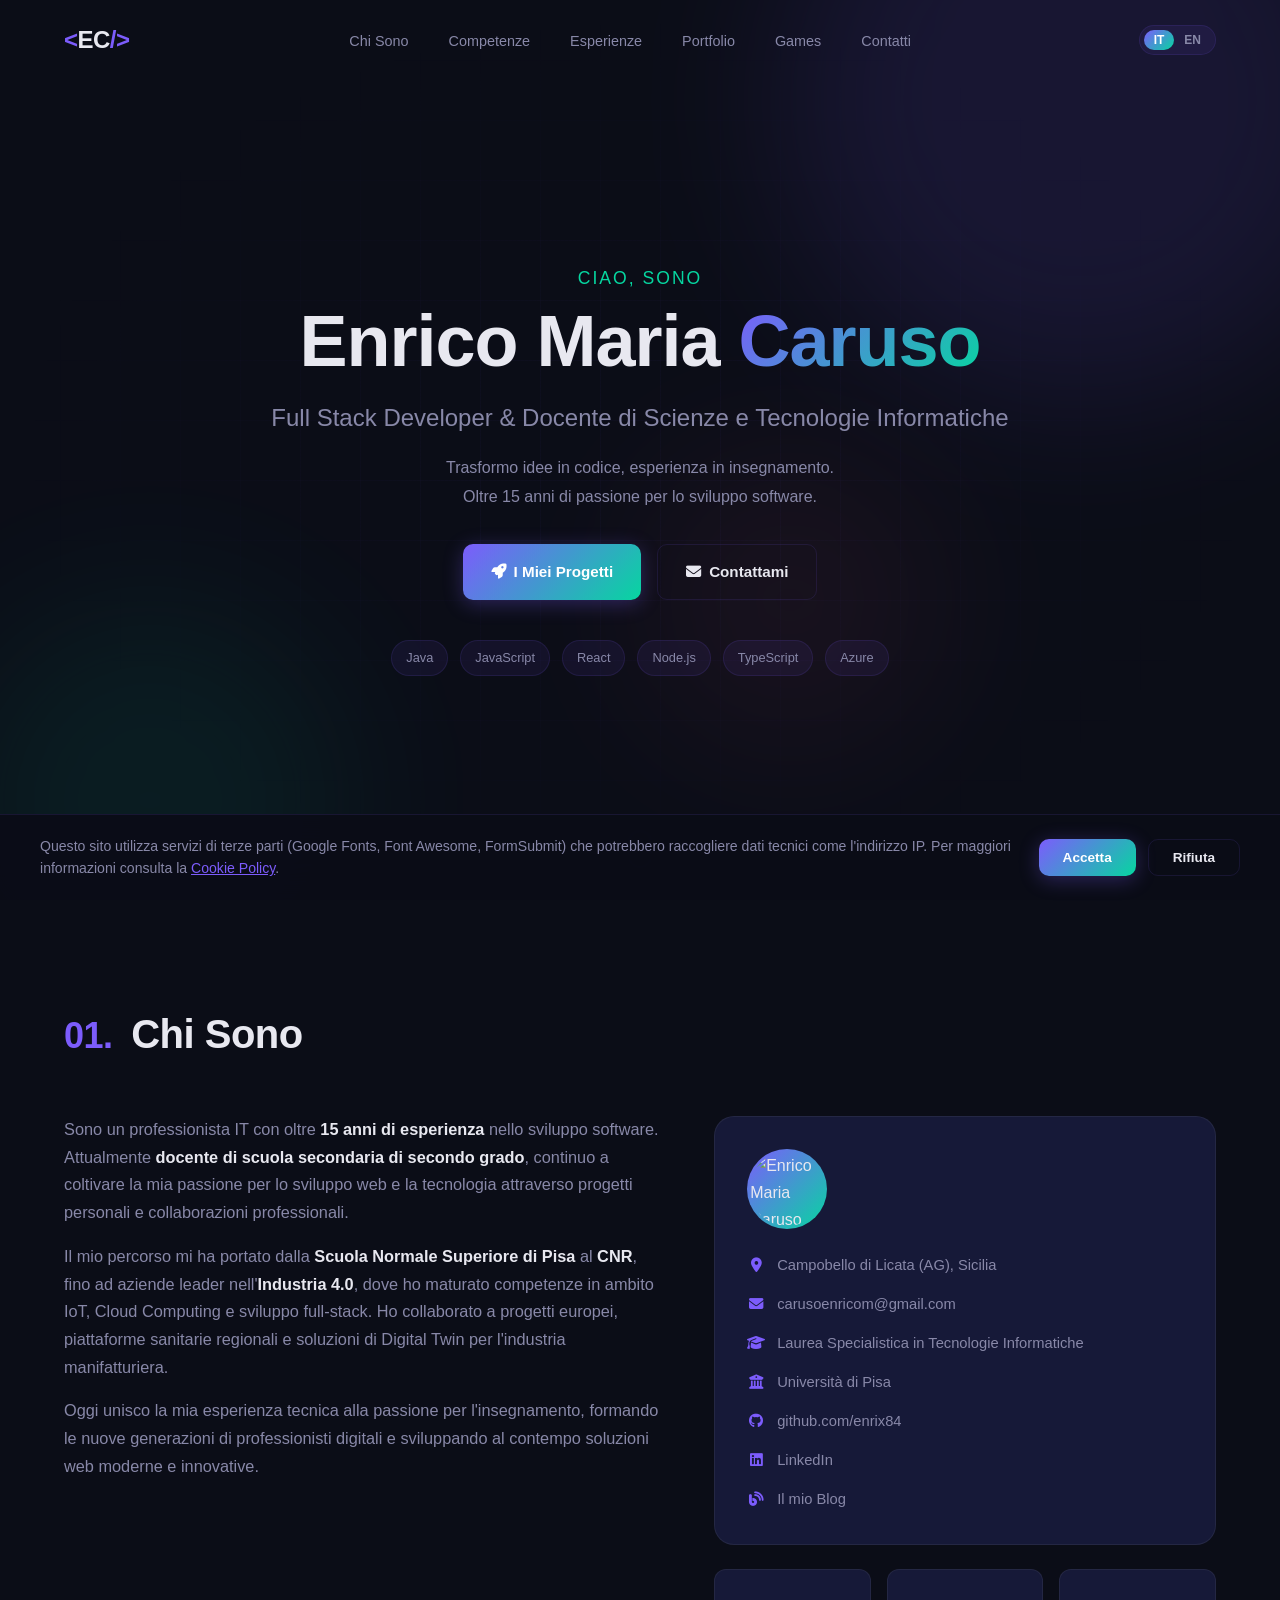
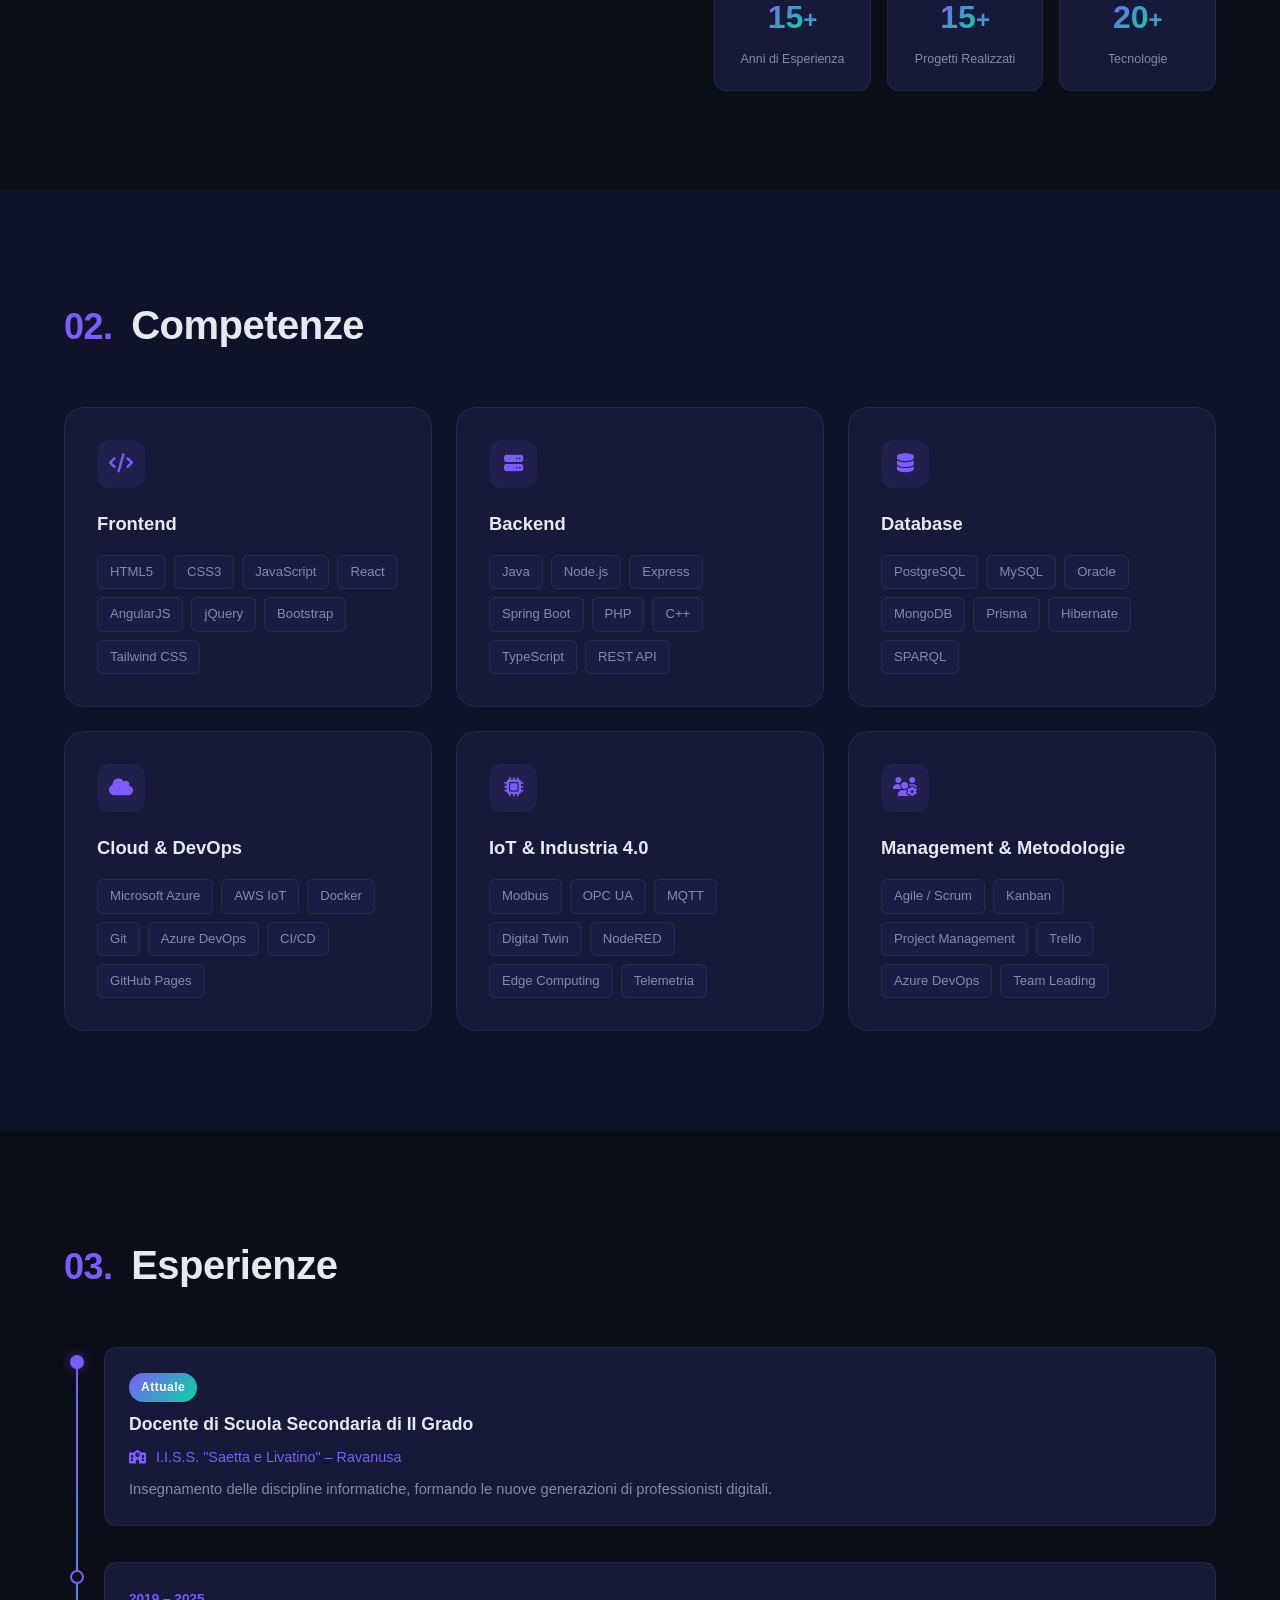
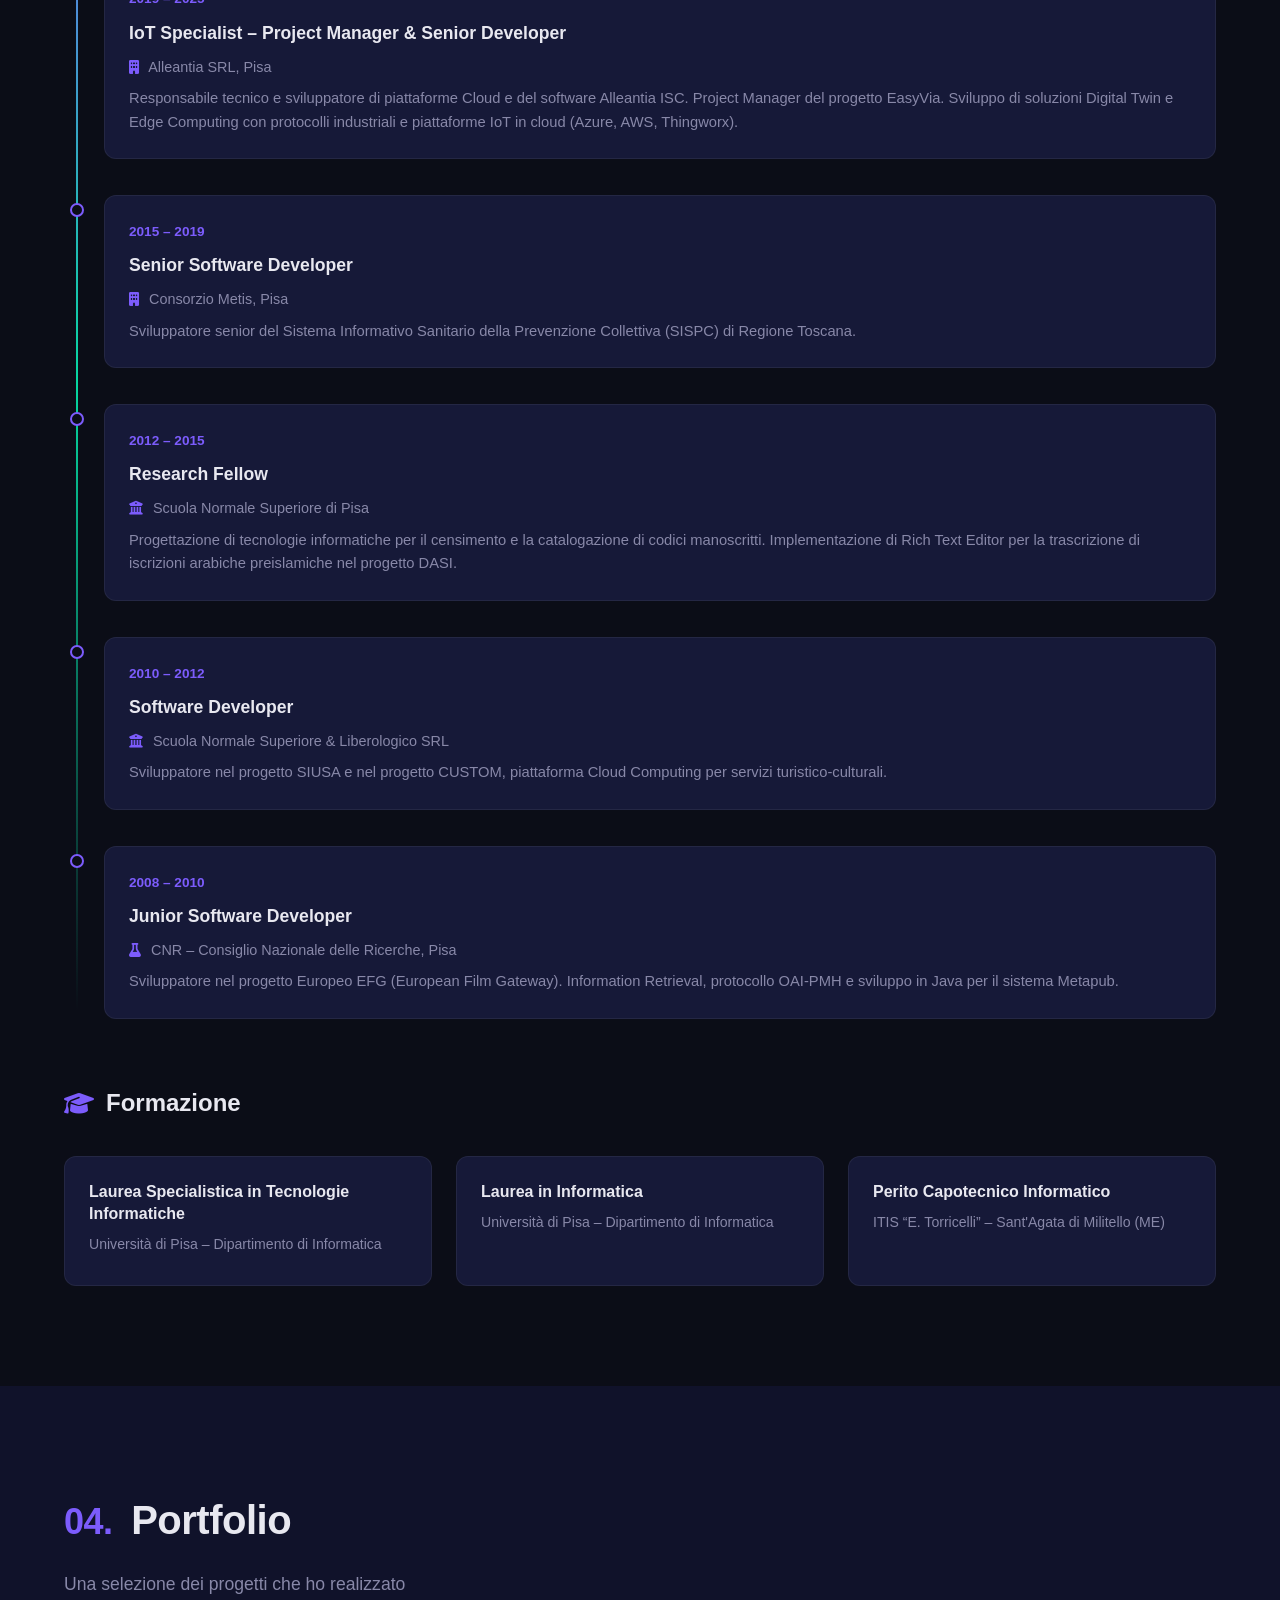
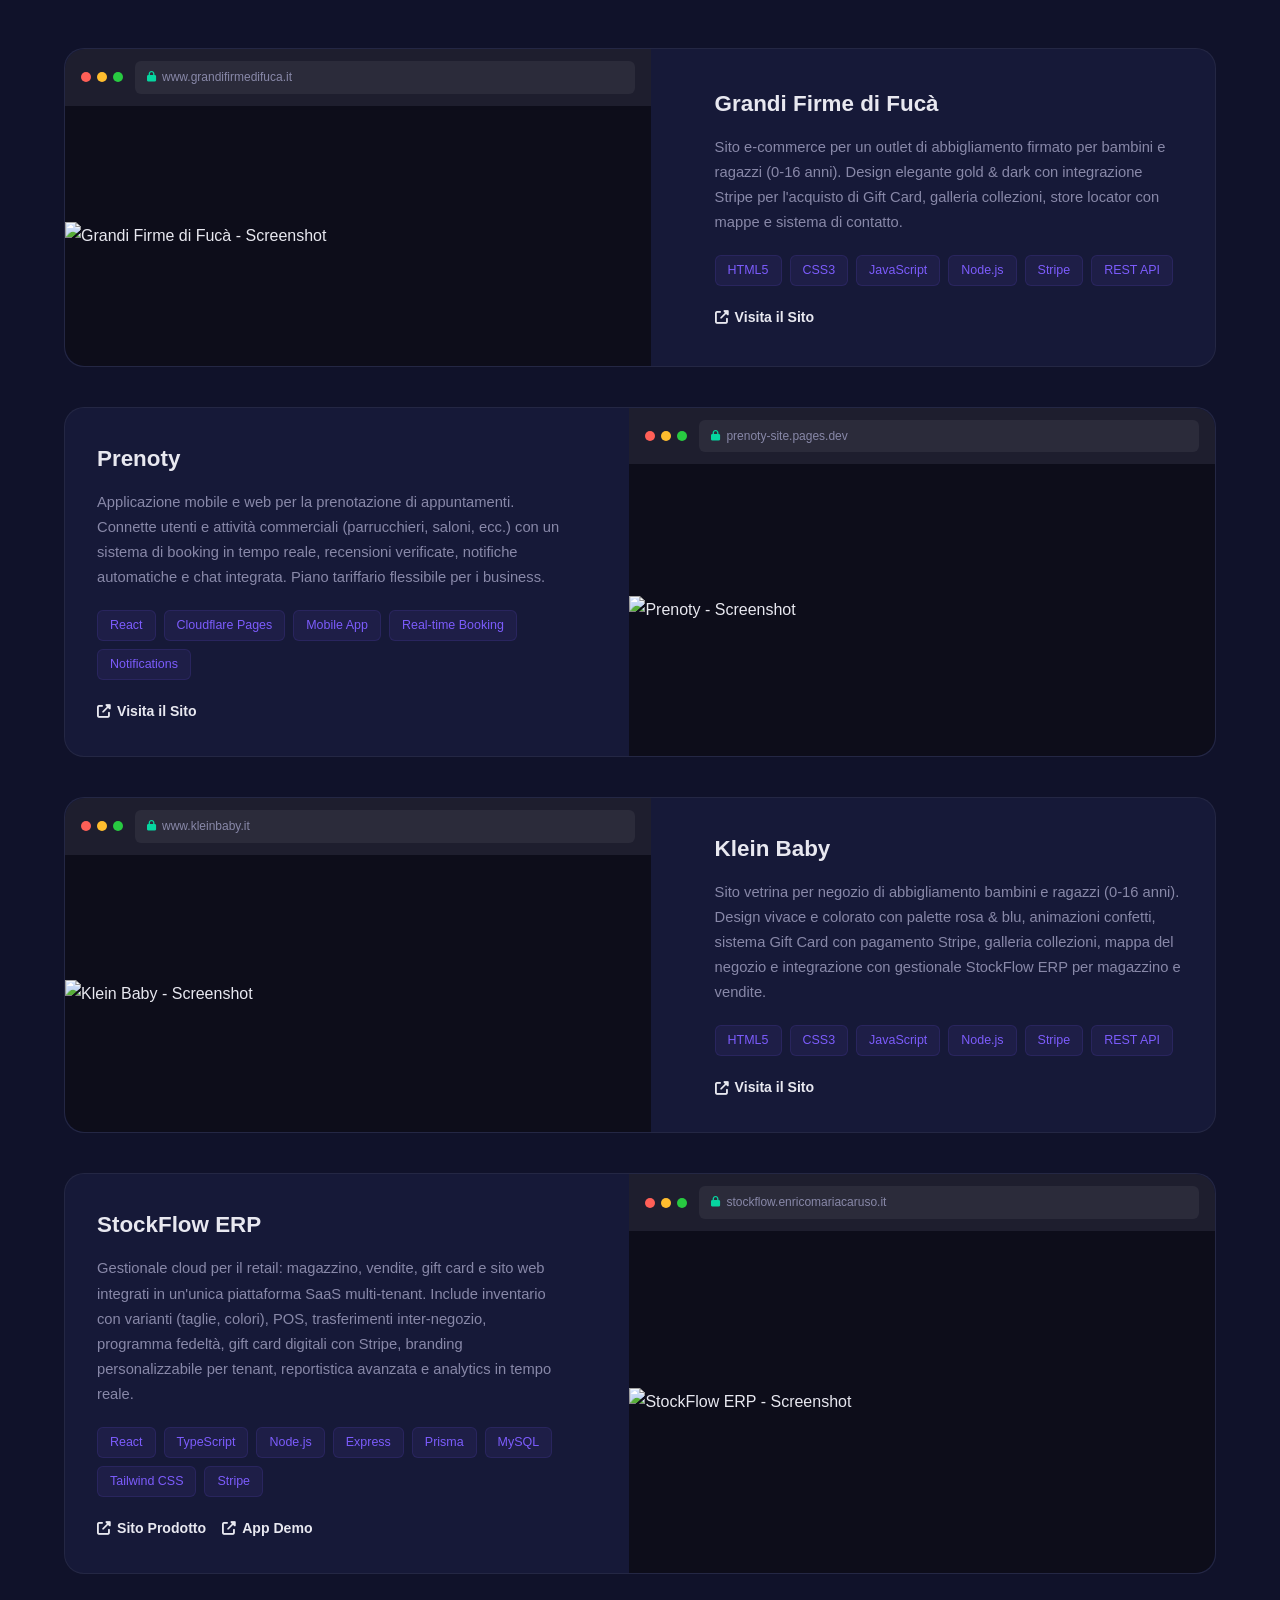
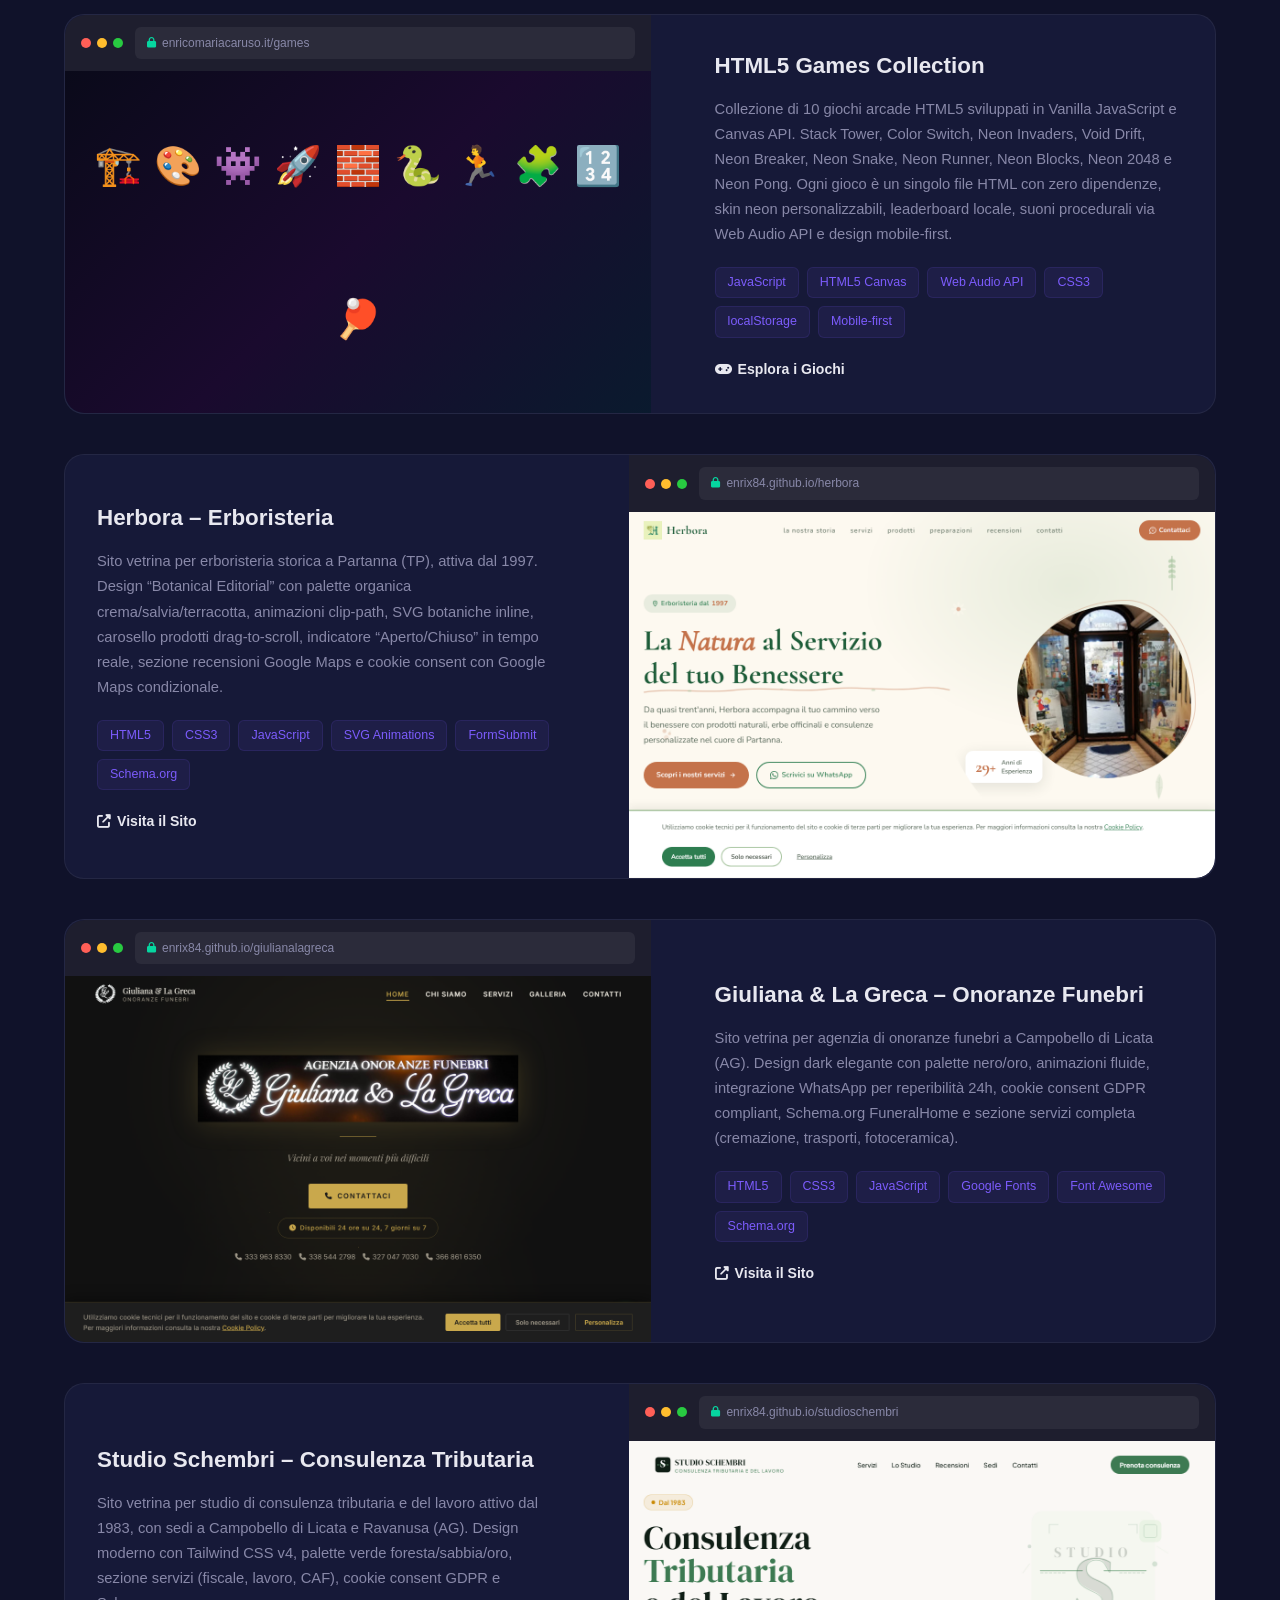
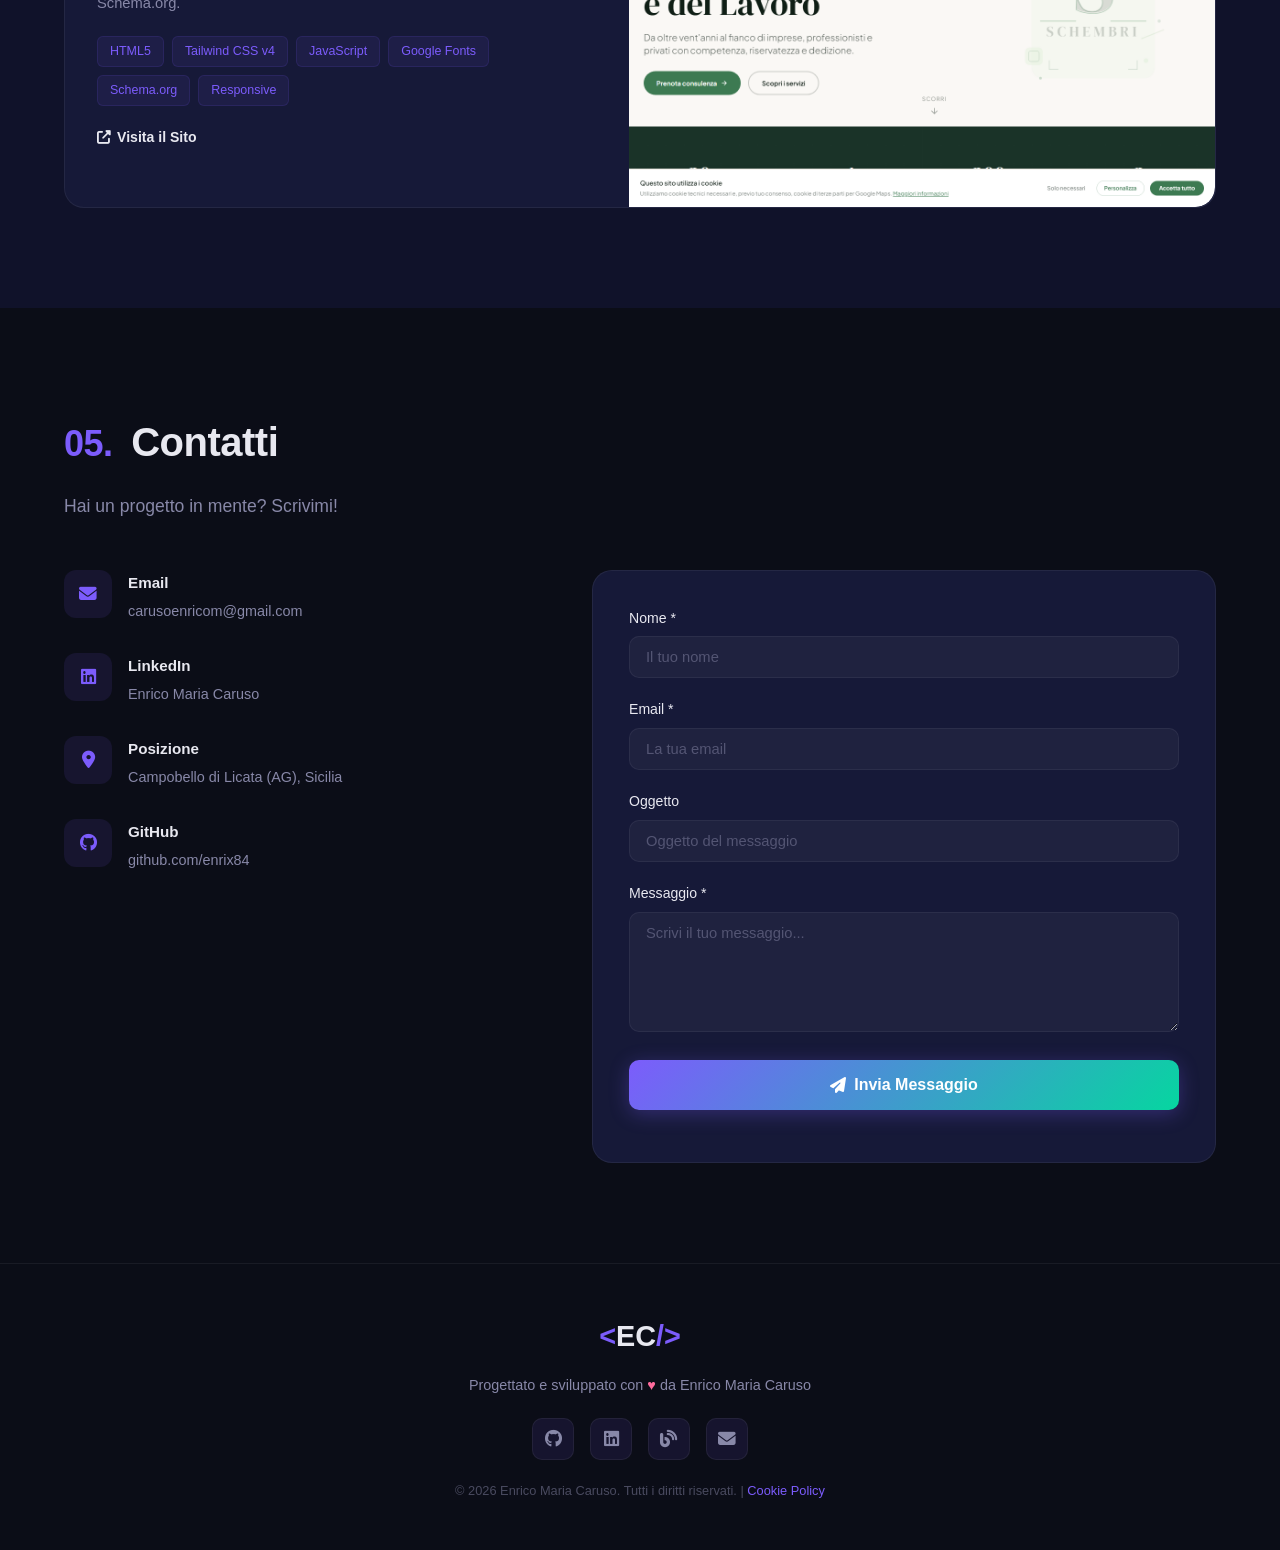
==== commit c1a8978b: "feat: add IT/EN internationalization with client-side language switcher Add bilingual support (Itali" ====
--- a/index.html
+++ b/index.html
@@ -25,13 +25,17 @@
         <span class="logo-bracket">&lt;</span>EC<span class="logo-bracket">/&gt;</span>
       </a>
       <ul class="nav-links" id="navLinks">
-        <li><a href="#chi-sono">Chi Sono</a></li>
-        <li><a href="#competenze">Competenze</a></li>
-        <li><a href="#esperienze">Esperienze</a></li>
-        <li><a href="#portfolio">Portfolio</a></li>
-        <li><a href="games.html">Games</a></li>
-        <li><a href="#contatti">Contatti</a></li>
+        <li><a href="#chi-sono" data-i18n="nav.chi-sono">Chi Sono</a></li>
+        <li><a href="#competenze" data-i18n="nav.competenze">Competenze</a></li>
+        <li><a href="#esperienze" data-i18n="nav.esperienze">Esperienze</a></li>
+        <li><a href="#portfolio" data-i18n="nav.portfolio">Portfolio</a></li>
+        <li><a href="games.html" data-i18n="nav.games">Games</a></li>
+        <li><a href="#contatti" data-i18n="nav.contatti">Contatti</a></li>
       </ul>
+      <button class="lang-switch" id="langSwitch" aria-label="Cambia lingua" data-i18n-aria="langswitch-aria">
+        <span class="lang-option active" data-lang="it">IT</span>
+        <span class="lang-option" data-lang="en">EN</span>
+      </button>
       <button class="nav-toggle" id="navToggle" aria-label="Menu">
         <span></span>
         <span></span>
@@ -49,16 +53,16 @@
       <div class="hero-grid"></div>
     </div>
     <div class="hero-content">
-      <p class="hero-greeting">Ciao, sono</p>
+      <p class="hero-greeting" data-i18n="hero.greeting">Ciao, sono</p>
       <h1 class="hero-name">Enrico Maria <span class="gradient-text">Caruso</span></h1>
-      <p class="hero-title">Full Stack Developer & Docente di Scienze e Tecnologie Informatiche</p>
-      <p class="hero-subtitle">Trasformo idee in codice, esperienza in insegnamento.<br>Oltre <span class="auto-exp">15</span> anni di passione per lo sviluppo software.</p>
+      <p class="hero-title" data-i18n="hero.title">Full Stack Developer & Docente di Scienze e Tecnologie Informatiche</p>
+      <p class="hero-subtitle" data-i18n-html="hero.subtitle-html">Trasformo idee in codice, esperienza in insegnamento.<br>Oltre <span class="auto-exp">15</span> anni di passione per lo sviluppo software.</p>
       <div class="hero-buttons">
         <a href="#portfolio" class="btn btn-primary">
-          <i class="fas fa-rocket"></i> I Miei Progetti
+          <i class="fas fa-rocket"></i> <span data-i18n="hero.btn-projects">I Miei Progetti</span>
         </a>
         <a href="#contatti" class="btn btn-outline">
-          <i class="fas fa-envelope"></i> Contattami
+          <i class="fas fa-envelope"></i> <span data-i18n="hero.btn-contact">Contattami</span>
         </a>
       </div>
       <div class="hero-tech">
@@ -70,7 +74,7 @@
         <span>Azure</span>
       </div>
     </div>
-    <a href="#chi-sono" class="scroll-indicator" aria-label="Scorri verso il basso">
+    <a href="#chi-sono" class="scroll-indicator" aria-label="Scorri verso il basso" data-i18n-aria="hero.scroll-aria">
       <div class="scroll-mouse">
         <div class="scroll-wheel"></div>
       </div>
@@ -81,22 +85,22 @@
   <section class="section" id="chi-sono">
     <div class="container">
       <h2 class="section-title fade-in">
-        <span class="section-number">01.</span> Chi Sono
+        <span class="section-number">01.</span> <span data-i18n="about.title">Chi Sono</span>
       </h2>
       <div class="about-grid">
         <div class="about-text fade-in">
-          <p>
+          <p data-i18n-html="about.p1-html">
             Sono un professionista IT con oltre <strong><span class="auto-exp">15</span> anni di esperienza</strong> nello sviluppo software.
             Attualmente <strong>docente di scuola secondaria di secondo grado</strong>, continuo a coltivare la mia
             passione per lo sviluppo web e la tecnologia attraverso progetti personali e collaborazioni professionali.
           </p>
-          <p>
+          <p data-i18n-html="about.p2-html">
             Il mio percorso mi ha portato dalla <strong>Scuola Normale Superiore di Pisa</strong> al <strong>CNR</strong>,
             fino ad aziende leader nell'<strong>Industria 4.0</strong>, dove ho maturato competenze in ambito IoT,
             Cloud Computing e sviluppo full-stack. Ho collaborato a progetti europei, piattaforme sanitarie regionali
             e soluzioni di Digital Twin per l'industria manifatturiera.
           </p>
-          <p>
+          <p data-i18n="about.p3">
             Oggi unisco la mia esperienza tecnica alla passione per l'insegnamento, formando le nuove generazioni
             di professionisti digitali e sviluppando al contempo soluzioni web moderne e innovative.
           </p>
@@ -109,7 +113,7 @@
             <div class="about-details">
               <div class="about-detail">
                 <i class="fas fa-map-marker-alt"></i>
-                <span>Campobello di Licata (AG), Sicilia</span>
+                <span data-i18n="about.location">Campobello di Licata (AG), Sicilia</span>
               </div>
               <div class="about-detail">
                 <i class="fas fa-envelope"></i>
@@ -117,11 +121,11 @@
               </div>
               <div class="about-detail">
                 <i class="fas fa-graduation-cap"></i>
-                <span>Laurea Specialistica in Tecnologie Informatiche</span>
+                <span data-i18n="about.degree">Laurea Specialistica in Tecnologie Informatiche</span>
               </div>
               <div class="about-detail">
                 <i class="fas fa-university"></i>
-                <span>Universit&agrave; di Pisa</span>
+                <span data-i18n="about.university">Universit&agrave; di Pisa</span>
               </div>
               <div class="about-detail">
                 <i class="fab fa-github"></i>
@@ -133,22 +137,22 @@
               </div>
               <div class="about-detail">
                 <i class="fas fa-blog"></i>
-                <a href="https://xbrowser.altervista.org/" target="_blank" rel="noopener">Il mio Blog</a>
+                <a href="https://xbrowser.altervista.org/" target="_blank" rel="noopener" data-i18n="about.blog">Il mio Blog</a>
               </div>
             </div>
           </div>
           <div class="about-stats">
             <div class="stat-item">
               <span class="stat-number" data-count="15">0</span><span class="stat-plus">+</span>
-              <span class="stat-label">Anni di Esperienza</span>
+              <span class="stat-label" data-i18n="about.stat-exp">Anni di Esperienza</span>
             </div>
             <div class="stat-item">
               <span class="stat-number" data-count="15">0</span><span class="stat-plus">+</span>
-              <span class="stat-label">Progetti Realizzati</span>
+              <span class="stat-label" data-i18n="about.stat-projects">Progetti Realizzati</span>
             </div>
             <div class="stat-item">
               <span class="stat-number" data-count="20">0</span><span class="stat-plus">+</span>
-              <span class="stat-label">Tecnologie</span>
+              <span class="stat-label" data-i18n="about.stat-tech">Tecnologie</span>
             </div>
           </div>
         </div>
@@ -160,7 +164,7 @@
   <section class="section section-alt" id="competenze">
     <div class="container">
       <h2 class="section-title fade-in">
-        <span class="section-number">02.</span> Competenze
+        <span class="section-number">02.</span> <span data-i18n="skills.title">Competenze</span>
       </h2>
       <div class="skills-grid">
         <div class="skill-card fade-in">
@@ -205,12 +209,12 @@
           <div class="skill-tags">
             <span>Modbus</span><span>OPC UA</span><span>MQTT</span>
             <span>Digital Twin</span><span>NodeRED</span><span>Edge Computing</span>
-            <span>Telemetria</span>
+            <span data-i18n="skills.telemetry">Telemetria</span>
           </div>
         </div>
         <div class="skill-card fade-in">
           <div class="skill-icon"><i class="fas fa-users-cog"></i></div>
-          <h3>Management & Metodologie</h3>
+          <h3 data-i18n="skills.management">Management & Metodologie</h3>
           <div class="skill-tags">
             <span>Agile / Scrum</span><span>Kanban</span><span>Project Management</span>
             <span>Trello</span><span>Azure DevOps</span><span>Team Leading</span>
@@ -224,25 +228,25 @@
   <section class="section" id="esperienze">
     <div class="container">
       <h2 class="section-title fade-in">
-        <span class="section-number">03.</span> Esperienze
+        <span class="section-number">03.</span> <span data-i18n="exp.title">Esperienze</span>
       </h2>
       <div class="timeline">
         <div class="timeline-item fade-in">
           <div class="timeline-marker current"></div>
           <div class="timeline-content">
-            <div class="timeline-badge">Attuale</div>
-            <h3>Docente di Scuola Secondaria di II Grado</h3>
+            <div class="timeline-badge" data-i18n="exp.current">Attuale</div>
+            <h3 data-i18n="exp.job1-title">Docente di Scuola Secondaria di II Grado</h3>
             <p class="timeline-company"><i class="fas fa-school"></i> <a href="https://www.saettalivatinoravanusa.edu.it/" target="_blank" rel="noopener">I.I.S.S. "Saetta e Livatino" &ndash; Ravanusa</a></p>
-            <p>Insegnamento delle discipline informatiche, formando le nuove generazioni di professionisti digitali.</p>
+            <p data-i18n="exp.job1-desc">Insegnamento delle discipline informatiche, formando le nuove generazioni di professionisti digitali.</p>
           </div>
         </div>
         <div class="timeline-item fade-in">
           <div class="timeline-marker"></div>
           <div class="timeline-content">
             <div class="timeline-date">2019 &ndash; 2025</div>
-            <h3>IoT Specialist &ndash; Project Manager &amp; Senior Developer</h3>
+            <h3 data-i18n="exp.job2-title">IoT Specialist &ndash; Project Manager &amp; Senior Developer</h3>
             <p class="timeline-company"><i class="fas fa-building"></i> Alleantia SRL, Pisa</p>
-            <p>Responsabile tecnico e sviluppatore di piattaforme Cloud e del software Alleantia ISC.
+            <p data-i18n="exp.job2-desc">Responsabile tecnico e sviluppatore di piattaforme Cloud e del software Alleantia ISC.
                Project Manager del progetto EasyVia. Sviluppo di soluzioni Digital Twin e Edge Computing
                con protocolli industriali e piattaforme IoT in cloud (Azure, AWS, Thingworx).</p>
           </div>
@@ -251,9 +255,9 @@
           <div class="timeline-marker"></div>
           <div class="timeline-content">
             <div class="timeline-date">2015 &ndash; 2019</div>
-            <h3>Senior Software Developer</h3>
+            <h3 data-i18n="exp.job3-title">Senior Software Developer</h3>
             <p class="timeline-company"><i class="fas fa-building"></i> Consorzio Metis, Pisa</p>
-            <p>Sviluppatore senior del Sistema Informativo Sanitario della Prevenzione Collettiva (SISPC)
+            <p data-i18n="exp.job3-desc">Sviluppatore senior del Sistema Informativo Sanitario della Prevenzione Collettiva (SISPC)
                di Regione Toscana.</p>
           </div>
         </div>
@@ -261,9 +265,9 @@
           <div class="timeline-marker"></div>
           <div class="timeline-content">
             <div class="timeline-date">2012 &ndash; 2015</div>
-            <h3>Research Fellow</h3>
+            <h3 data-i18n="exp.job4-title">Research Fellow</h3>
             <p class="timeline-company"><i class="fas fa-university"></i> Scuola Normale Superiore di Pisa</p>
-            <p>Progettazione di tecnologie informatiche per il censimento e la catalogazione di codici manoscritti.
+            <p data-i18n="exp.job4-desc">Progettazione di tecnologie informatiche per il censimento e la catalogazione di codici manoscritti.
                Implementazione di Rich Text Editor per la trascrizione di iscrizioni arabiche preislamiche
                nel progetto DASI.</p>
           </div>
@@ -272,9 +276,9 @@
           <div class="timeline-marker"></div>
           <div class="timeline-content">
             <div class="timeline-date">2010 &ndash; 2012</div>
-            <h3>Software Developer</h3>
+            <h3 data-i18n="exp.job5-title">Software Developer</h3>
             <p class="timeline-company"><i class="fas fa-university"></i> Scuola Normale Superiore &amp; Liberologico SRL</p>
-            <p>Sviluppatore nel progetto SIUSA e nel progetto CUSTOM, piattaforma Cloud Computing
+            <p data-i18n="exp.job5-desc">Sviluppatore nel progetto SIUSA e nel progetto CUSTOM, piattaforma Cloud Computing
                per servizi turistico-culturali.</p>
           </div>
         </div>
@@ -282,27 +286,27 @@
           <div class="timeline-marker"></div>
           <div class="timeline-content">
             <div class="timeline-date">2008 &ndash; 2010</div>
-            <h3>Junior Software Developer</h3>
+            <h3 data-i18n="exp.job6-title">Junior Software Developer</h3>
             <p class="timeline-company"><i class="fas fa-flask"></i> CNR &ndash; Consiglio Nazionale delle Ricerche, Pisa</p>
-            <p>Sviluppatore nel progetto Europeo EFG (European Film Gateway).
+            <p data-i18n="exp.job6-desc">Sviluppatore nel progetto Europeo EFG (European Film Gateway).
                Information Retrieval, protocollo OAI-PMH e sviluppo in Java per il sistema Metapub.</p>
           </div>
         </div>
       </div>
 
-      <h3 class="subsection-title fade-in"><i class="fas fa-graduation-cap"></i> Formazione</h3>
+      <h3 class="subsection-title fade-in"><i class="fas fa-graduation-cap"></i> <span data-i18n="edu.title">Formazione</span></h3>
       <div class="education-grid">
         <div class="education-card fade-in">
-          <h4>Laurea Specialistica in Tecnologie Informatiche</h4>
-          <p class="edu-institution">Universit&agrave; di Pisa &ndash; Dipartimento di Informatica</p>
+          <h4 data-i18n="edu.degree1">Laurea Specialistica in Tecnologie Informatiche</h4>
+          <p class="edu-institution" data-i18n="edu.degree1-inst">Universit&agrave; di Pisa &ndash; Dipartimento di Informatica</p>
         </div>
         <div class="education-card fade-in">
-          <h4>Laurea in Informatica</h4>
-          <p class="edu-institution">Universit&agrave; di Pisa &ndash; Dipartimento di Informatica</p>
+          <h4 data-i18n="edu.degree2">Laurea in Informatica</h4>
+          <p class="edu-institution" data-i18n="edu.degree2-inst">Universit&agrave; di Pisa &ndash; Dipartimento di Informatica</p>
         </div>
         <div class="education-card fade-in">
-          <h4>Perito Capotecnico Informatico</h4>
-          <p class="edu-institution">ITIS &ldquo;E. Torricelli&rdquo; &ndash; Sant'Agata di Militello (ME)</p>
+          <h4 data-i18n="edu.degree3">Perito Capotecnico Informatico</h4>
+          <p class="edu-institution" data-i18n="edu.degree3-inst">ITIS &ldquo;E. Torricelli&rdquo; &ndash; Sant'Agata di Militello (ME)</p>
         </div>
       </div>
     </div>
@@ -312,9 +316,9 @@
   <section class="section section-alt" id="portfolio">
     <div class="container">
       <h2 class="section-title fade-in">
-        <span class="section-number">04.</span> Portfolio
+        <span class="section-number">04.</span> <span data-i18n="portfolio.title">Portfolio</span>
       </h2>
-      <p class="section-subtitle fade-in">Una selezione dei progetti che ho realizzato</p>
+      <p class="section-subtitle fade-in" data-i18n="portfolio.subtitle">Una selezione dei progetti che ho realizzato</p>
 
       <div class="portfolio-grid">
 
@@ -337,7 +341,7 @@
           </div>
           <div class="project-info">
             <h3>Grandi Firme di Fuc&agrave;</h3>
-            <p>
+            <p data-i18n="proj.gf-desc">
               Sito e-commerce per un outlet di abbigliamento firmato per bambini e ragazzi (0-16 anni).
               Design elegante gold &amp; dark con integrazione Stripe per l'acquisto di Gift Card,
               galleria collezioni, store locator con mappe e sistema di contatto.
@@ -348,7 +352,7 @@
             </div>
             <div class="project-links">
               <a href="https://www.grandifirmedifuca.it/" target="_blank" rel="noopener" class="project-link">
-                <i class="fas fa-external-link-alt"></i> Visita il Sito
+                <i class="fas fa-external-link-alt"></i> <span data-i18n="proj.gf-link">Visita il Sito</span>
               </a>
             </div>
           </div>
@@ -373,7 +377,7 @@
           </div>
           <div class="project-info">
             <h3>Prenoty</h3>
-            <p>
+            <p data-i18n="proj.prenoty-desc">
               Applicazione mobile e web per la prenotazione di appuntamenti.
               Connette utenti e attivit&agrave; commerciali (parrucchieri, saloni, ecc.) con un sistema
               di booking in tempo reale, recensioni verificate, notifiche automatiche e chat integrata.
@@ -385,7 +389,7 @@
             </div>
             <div class="project-links">
               <a href="https://prenoty-site.pages.dev/" target="_blank" rel="noopener" class="project-link">
-                <i class="fas fa-external-link-alt"></i> Visita il Sito
+                <i class="fas fa-external-link-alt"></i> <span data-i18n="proj.prenoty-link">Visita il Sito</span>
               </a>
             </div>
           </div>
@@ -410,7 +414,7 @@
           </div>
           <div class="project-info">
             <h3>Klein Baby</h3>
-            <p>
+            <p data-i18n="proj.kb-desc">
               Sito vetrina per negozio di abbigliamento bambini e ragazzi (0-16 anni).
               Design vivace e colorato con palette rosa &amp; blu, animazioni confetti,
               sistema Gift Card con pagamento Stripe, galleria collezioni, mappa del negozio
@@ -422,7 +426,7 @@
             </div>
             <div class="project-links">
               <a href="https://www.kleinbaby.it/" target="_blank" rel="noopener" class="project-link">
-                <i class="fas fa-external-link-alt"></i> Visita il Sito
+                <i class="fas fa-external-link-alt"></i> <span data-i18n="proj.kb-link">Visita il Sito</span>
               </a>
             </div>
           </div>
@@ -447,7 +451,7 @@
           </div>
           <div class="project-info">
             <h3>StockFlow ERP</h3>
-            <p>
+            <p data-i18n="proj.sf-desc">
               Gestionale cloud per il retail: magazzino, vendite, gift card e sito web integrati
               in un'unica piattaforma SaaS multi-tenant. Include inventario con varianti (taglie, colori),
               POS, trasferimenti inter-negozio, programma fedelt&agrave;, gift card digitali con Stripe,
@@ -459,16 +463,16 @@
             </div>
             <div class="project-links">
               <a href="https://enrix84.github.io/stockflowERP-sito/" target="_blank" rel="noopener" class="project-link">
-                <i class="fas fa-external-link-alt"></i> Sito Prodotto
+                <i class="fas fa-external-link-alt"></i> <span data-i18n="proj.sf-link1">Sito Prodotto</span>
               </a>
               <a href="https://erp.enricomariacaruso.it/" target="_blank" rel="noopener" class="project-link">
-                <i class="fas fa-external-link-alt"></i> App Demo
-              </a>
-            </div>
-          </div>
-        </div>
-
-        <!-- Project 5: Stack Tower (HTML5 Game) -->
+                <i class="fas fa-external-link-alt"></i> <span data-i18n="proj.sf-link2">App Demo</span>
+              </a>
+            </div>
+          </div>
+        </div>
+
+        <!-- Project 5: HTML5 Games Collection -->
         <div class="project-card fade-in">
           <div class="browser-mockup">
             <div class="browser-header">
@@ -478,30 +482,38 @@
                 <span class="dot-green"></span>
               </div>
               <div class="browser-url">
-                <i class="fas fa-lock"></i> enrix84.github.io/stack-tower
-              </div>
-            </div>
-            <div class="browser-content">
-              <img src="images/stack-tower.png" alt="Stack Tower - HTML5 Game Screenshot" class="browser-screenshot">
+                <i class="fas fa-lock"></i> enricomariacaruso.it/games
+              </div>
+            </div>
+            <div class="browser-content" style="background:linear-gradient(135deg,#0a0a1a 0%,#1a0a2e 50%,#0a1a2e 100%);display:flex;align-items:center;justify-content:center;min-height:200px;gap:12px;flex-wrap:wrap;padding:24px">
+              <span style="font-size:2.4rem">🏗️</span>
+              <span style="font-size:2.4rem">🎨</span>
+              <span style="font-size:2.4rem">👾</span>
+              <span style="font-size:2.4rem">🚀</span>
+              <span style="font-size:2.4rem">🧱</span>
+              <span style="font-size:2.4rem">🐍</span>
+              <span style="font-size:2.4rem">🏃</span>
+              <span style="font-size:2.4rem">🧩</span>
+              <span style="font-size:2.4rem">🔢</span>
+              <span style="font-size:2.4rem">🏓</span>
             </div>
           </div>
           <div class="project-info">
-            <h3>Stack Tower &ndash; HTML5 Game</h3>
-            <p>
-              Gioco hyper-casual HTML5 sviluppato in Vanilla JavaScript e Canvas API.
-              Il giocatore tocca per impilare blocchi su una torre: le parti sporgenti vengono tagliate,
-              aumentando progressivamente la difficolt&agrave;.
-              3 skin (Neon Night, Golden Hour, Ice Cold), leaderboard locale,
-              combo &ldquo;Perfect Stack&rdquo;, suoni procedurali via Web Audio API,
-              AdSense ready. Zero dipendenze, singolo file HTML.
+            <h3>HTML5 Games Collection</h3>
+            <p data-i18n="proj.games-desc">
+              Collezione di 10 giochi arcade HTML5 sviluppati in Vanilla JavaScript e Canvas API.
+              Stack Tower, Color Switch, Neon Invaders, Void Drift, Neon Breaker, Neon Snake,
+              Neon Runner, Neon Blocks, Neon 2048 e Neon Pong. Ogni gioco &egrave; un singolo file HTML
+              con zero dipendenze, skin neon personalizzabili, leaderboard locale, suoni procedurali
+              via Web Audio API e design mobile-first.
             </p>
             <div class="project-tech">
               <span>JavaScript</span><span>HTML5 Canvas</span><span>Web Audio API</span>
-              <span>CSS3</span><span>localStorage</span>
+              <span>CSS3</span><span>localStorage</span><span>Mobile-first</span>
             </div>
             <div class="project-links">
-              <a href="https://enrix84.github.io/stack-tower/" target="_blank" rel="noopener" class="project-link">
-                <i class="fas fa-gamepad"></i> Gioca
+              <a href="games.html" class="project-link">
+                <i class="fas fa-gamepad"></i> <span data-i18n="proj.games-link">Esplora i Giochi</span>
               </a>
             </div>
           </div>
@@ -526,7 +538,7 @@
           </div>
           <div class="project-info">
             <h3>Herbora &ndash; Erboristeria</h3>
-            <p>
+            <p data-i18n-html="proj.herbora-desc">
               Sito vetrina per erboristeria storica a Partanna (TP), attiva dal 1997.
               Design &ldquo;Botanical Editorial&rdquo; con palette organica crema/salvia/terracotta,
               animazioni clip-path, SVG botaniche inline, carosello prodotti drag-to-scroll,
@@ -539,7 +551,7 @@
             </div>
             <div class="project-links">
               <a href="https://enrix84.github.io/herbora/" target="_blank" rel="noopener" class="project-link">
-                <i class="fas fa-external-link-alt"></i> Visita il Sito
+                <i class="fas fa-external-link-alt"></i> <span data-i18n="proj.herbora-link">Visita il Sito</span>
               </a>
             </div>
           </div>
@@ -564,7 +576,7 @@
           </div>
           <div class="project-info">
             <h3>Giuliana &amp; La Greca &ndash; Onoranze Funebri</h3>
-            <p>
+            <p data-i18n-html="proj.gl-desc">
               Sito vetrina per agenzia di onoranze funebri a Campobello di Licata (AG).
               Design dark elegante con palette nero/oro, animazioni fluide, integrazione WhatsApp
               per reperibilit&agrave; 24h, cookie consent GDPR compliant, Schema.org FuneralHome
@@ -576,7 +588,7 @@
             </div>
             <div class="project-links">
               <a href="https://enrix84.github.io/giulianalagreca/" target="_blank" rel="noopener" class="project-link">
-                <i class="fas fa-external-link-alt"></i> Visita il Sito
+                <i class="fas fa-external-link-alt"></i> <span data-i18n="proj.gl-link">Visita il Sito</span>
               </a>
             </div>
           </div>
@@ -601,7 +613,7 @@
           </div>
           <div class="project-info">
             <h3>Studio Schembri &ndash; Consulenza Tributaria</h3>
-            <p>
+            <p data-i18n="proj.ss-desc">
               Sito vetrina per studio di consulenza tributaria e del lavoro attivo dal 1983,
               con sedi a Campobello di Licata e Ravanusa (AG).
               Design moderno con Tailwind CSS v4, palette verde foresta/sabbia/oro,
@@ -613,7 +625,7 @@
             </div>
             <div class="project-links">
               <a href="https://enrix84.github.io/studioschembri/" target="_blank" rel="noopener" class="project-link">
-                <i class="fas fa-external-link-alt"></i> Visita il Sito
+                <i class="fas fa-external-link-alt"></i> <span data-i18n="proj.ss-link">Visita il Sito</span>
               </a>
             </div>
           </div>
@@ -627,9 +639,9 @@
   <section class="section" id="contatti">
     <div class="container">
       <h2 class="section-title fade-in">
-        <span class="section-number">05.</span> Contatti
+        <span class="section-number">05.</span> <span data-i18n="contact.title">Contatti</span>
       </h2>
-      <p class="section-subtitle fade-in">Hai un progetto in mente? Scrivimi!</p>
+      <p class="section-subtitle fade-in" data-i18n="contact.subtitle">Hai un progetto in mente? Scrivimi!</p>
       <div class="contact-grid">
         <div class="contact-info fade-in">
           <div class="contact-item">
@@ -649,7 +661,7 @@
           <div class="contact-item">
             <div class="contact-icon"><i class="fas fa-map-marker-alt"></i></div>
             <div>
-              <h4>Posizione</h4>
+              <h4 data-i18n="contact.position">Posizione</h4>
               <span>Campobello di Licata (AG), Sicilia</span>
             </div>
           </div>
@@ -663,23 +675,23 @@
         </div>
         <form class="contact-form fade-in" id="contactForm">
           <div class="form-group">
-            <label for="name">Nome *</label>
-            <input type="text" id="name" name="name" required placeholder="Il tuo nome">
+            <label for="name" data-i18n="contact.form-name">Nome *</label>
+            <input type="text" id="name" name="name" required placeholder="Il tuo nome" data-i18n-placeholder="contact.placeholder-name">
           </div>
           <div class="form-group">
-            <label for="email">Email *</label>
-            <input type="email" id="email" name="email" required placeholder="La tua email">
+            <label for="email" data-i18n="contact.form-email">Email *</label>
+            <input type="email" id="email" name="email" required placeholder="La tua email" data-i18n-placeholder="contact.placeholder-email">
           </div>
           <div class="form-group">
-            <label for="subject">Oggetto</label>
-            <input type="text" id="subject" name="_subject" placeholder="Oggetto del messaggio">
+            <label for="subject" data-i18n="contact.form-subject">Oggetto</label>
+            <input type="text" id="subject" name="_subject" placeholder="Oggetto del messaggio" data-i18n-placeholder="contact.placeholder-subject">
           </div>
           <div class="form-group">
-            <label for="message">Messaggio *</label>
-            <textarea id="message" name="message" rows="5" required placeholder="Scrivi il tuo messaggio..."></textarea>
+            <label for="message" data-i18n="contact.form-message">Messaggio *</label>
+            <textarea id="message" name="message" rows="5" required placeholder="Scrivi il tuo messaggio..." data-i18n-placeholder="contact.placeholder-message"></textarea>
           </div>
           <button type="submit" class="btn btn-primary btn-submit" id="submitBtn">
-            <i class="fas fa-paper-plane"></i> Invia Messaggio
+            <i class="fas fa-paper-plane"></i> <span data-i18n="contact.btn-send">Invia Messaggio</span>
           </button>
           <div class="form-status" id="formStatus"></div>
         </form>
@@ -694,7 +706,7 @@
         <div class="footer-logo">
           <span class="logo-bracket">&lt;</span>EC<span class="logo-bracket">/&gt;</span>
         </div>
-        <p class="footer-text">Progettato e sviluppato con <span class="heart">&hearts;</span> da Enrico Maria Caruso</p>
+        <p class="footer-text" data-i18n-html="footer.text-html">Progettato e sviluppato con <span class="heart">&hearts;</span> da Enrico Maria Caruso</p>
         <div class="footer-social">
           <a href="https://github.com/enrix84" target="_blank" rel="noopener" aria-label="GitHub">
             <i class="fab fa-github"></i>
@@ -709,7 +721,7 @@
             <i class="fas fa-envelope"></i>
           </a>
         </div>
-        <p class="footer-copy">&copy; <script>document.write(new Date().getFullYear())</script> Enrico Maria Caruso. Tutti i diritti riservati. | <a href="cookie-policy.html">Cookie Policy</a></p>
+        <p class="footer-copy">&copy; <script>document.write(new Date().getFullYear())</script> Enrico Maria Caruso. <span data-i18n="footer.rights">Tutti i diritti riservati.</span> | <a href="cookie-policy.html">Cookie Policy</a></p>
       </div>
     </div>
   </footer>
@@ -717,19 +729,20 @@
   <!-- Cookie Banner -->
   <div class="cookie-banner" id="cookieBanner">
     <div class="cookie-content">
-      <p>Questo sito utilizza servizi di terze parti (Google Fonts, Font Awesome, FormSubmit) che potrebbero raccogliere dati tecnici come l'indirizzo IP. Per maggiori informazioni consulta la <a href="cookie-policy.html">Cookie Policy</a>.</p>
+      <p data-i18n-html="cookie.text-html">Questo sito utilizza servizi di terze parti (Google Fonts, Font Awesome, FormSubmit) che potrebbero raccogliere dati tecnici come l'indirizzo IP. Per maggiori informazioni consulta la <a href="cookie-policy.html">Cookie Policy</a>.</p>
       <div class="cookie-buttons">
-        <button class="btn btn-primary btn-cookie" id="cookieAccept">Accetta</button>
-        <button class="btn btn-outline btn-cookie" id="cookieReject">Rifiuta</button>
+        <button class="btn btn-primary btn-cookie" id="cookieAccept" data-i18n="cookie.accept">Accetta</button>
+        <button class="btn btn-outline btn-cookie" id="cookieReject" data-i18n="cookie.reject">Rifiuta</button>
       </div>
     </div>
   </div>
 
   <!-- Back to Top -->
-  <button class="back-to-top" id="backToTop" aria-label="Torna su">
+  <button class="back-to-top" id="backToTop" aria-label="Torna su" data-i18n-aria="backtop-aria">
     <i class="fas fa-chevron-up"></i>
   </button>
 
+  <script src="i18n.js"></script>
   <script src="script.js"></script>
   <script>document.querySelectorAll('.auto-exp').forEach(function(el){el.textContent=new Date().getFullYear()-2011});</script>
 </body>
--- a/style.css
+++ b/style.css
@@ -0,0 +1,1568 @@
+/* ===== CSS Variables ===== */
+:root {
+  --bg-primary: #0b0d17;
+  --bg-secondary: #10122a;
+  --bg-card: #161938;
+  --bg-card-hover: #1c2045;
+  --text-primary: #e8e8f0;
+  --text-secondary: #8888a8;
+  --accent-primary: #7c5cfc;
+  --accent-secondary: #06d6a0;
+  --accent-pink: #ff6b9d;
+  --gradient-main: linear-gradient(135deg, #7c5cfc 0%, #06d6a0 100%);
+  --gradient-warm: linear-gradient(135deg, #ff6b9d 0%, #ffa726 100%);
+  --gradient-cool: linear-gradient(135deg, #667eea 0%, #764ba2 100%);
+  --border-color: rgba(124, 92, 252, 0.12);
+  --border-subtle: rgba(255, 255, 255, 0.06);
+  --shadow-card: 0 4px 24px rgba(0, 0, 0, 0.3);
+  --shadow-glow: 0 0 30px rgba(124, 92, 252, 0.15);
+  --radius: 12px;
+  --radius-lg: 20px;
+  --transition: 0.3s cubic-bezier(0.4, 0, 0.2, 1);
+  --font-heading: 'Space Grotesk', sans-serif;
+  --font-body: 'Inter', sans-serif;
+}
+
+/* ===== Reset & Base ===== */
+*, *::before, *::after {
+  margin: 0;
+  padding: 0;
+  box-sizing: border-box;
+}
+
+html {
+  scroll-behavior: smooth;
+  scroll-padding-top: 80px;
+}
+
+body {
+  font-family: var(--font-body);
+  background: var(--bg-primary);
+  color: var(--text-primary);
+  line-height: 1.7;
+  overflow-x: hidden;
+  -webkit-font-smoothing: antialiased;
+}
+
+a {
+  color: var(--accent-primary);
+  text-decoration: none;
+  transition: color var(--transition);
+}
+
+a:hover {
+  color: var(--accent-secondary);
+}
+
+img {
+  max-width: 100%;
+  display: block;
+}
+
+::selection {
+  background: rgba(124, 92, 252, 0.3);
+  color: #fff;
+}
+
+.container {
+  max-width: 1200px;
+  margin: 0 auto;
+  padding: 0 24px;
+}
+
+/* ===== Navigation ===== */
+.navbar {
+  position: fixed;
+  top: 0;
+  left: 0;
+  right: 0;
+  z-index: 1000;
+  padding: 20px 0;
+  transition: all var(--transition);
+}
+
+.navbar.scrolled {
+  background: rgba(11, 13, 23, 0.92);
+  backdrop-filter: blur(20px);
+  -webkit-backdrop-filter: blur(20px);
+  padding: 12px 0;
+  border-bottom: 1px solid var(--border-subtle);
+}
+
+.nav-container {
+  max-width: 1200px;
+  margin: 0 auto;
+  padding: 0 24px;
+  display: flex;
+  align-items: center;
+  justify-content: space-between;
+}
+
+.nav-logo {
+  font-family: var(--font-heading);
+  font-size: 1.5rem;
+  font-weight: 700;
+  color: var(--text-primary);
+  letter-spacing: -0.5px;
+}
+
+.logo-bracket {
+  color: var(--accent-primary);
+}
+
+.nav-links {
+  display: flex;
+  list-style: none;
+  gap: 8px;
+}
+
+.nav-links a {
+  color: var(--text-secondary);
+  font-size: 0.9rem;
+  font-weight: 500;
+  padding: 8px 16px;
+  border-radius: 8px;
+  transition: all var(--transition);
+}
+
+.nav-links a:hover,
+.nav-links a.active {
+  color: var(--text-primary);
+  background: rgba(124, 92, 252, 0.1);
+}
+
+.nav-toggle {
+  display: none;
+  flex-direction: column;
+  gap: 5px;
+  background: none;
+  border: none;
+  cursor: pointer;
+  padding: 4px;
+}
+
+.nav-toggle span {
+  width: 24px;
+  height: 2px;
+  background: var(--text-primary);
+  border-radius: 2px;
+  transition: all var(--transition);
+}
+
+.nav-toggle.active span:nth-child(1) {
+  transform: rotate(45deg) translate(5px, 5px);
+}
+
+.nav-toggle.active span:nth-child(2) {
+  opacity: 0;
+}
+
+.nav-toggle.active span:nth-child(3) {
+  transform: rotate(-45deg) translate(5px, -5px);
+}
+
+/* ===== Hero ===== */
+.hero {
+  min-height: 100vh;
+  display: flex;
+  align-items: center;
+  justify-content: center;
+  position: relative;
+  overflow: hidden;
+  padding: 120px 24px 80px;
+}
+
+.hero-bg {
+  position: absolute;
+  inset: 0;
+  overflow: hidden;
+}
+
+.hero-shape {
+  position: absolute;
+  border-radius: 50%;
+  filter: blur(80px);
+  opacity: 0.4;
+}
+
+.hero-shape-1 {
+  width: 600px;
+  height: 600px;
+  background: rgba(124, 92, 252, 0.3);
+  top: -200px;
+  right: -100px;
+  animation: float1 20s ease-in-out infinite;
+}
+
+.hero-shape-2 {
+  width: 400px;
+  height: 400px;
+  background: rgba(6, 214, 160, 0.2);
+  bottom: -100px;
+  left: -50px;
+  animation: float2 25s ease-in-out infinite;
+}
+
+.hero-shape-3 {
+  width: 300px;
+  height: 300px;
+  background: rgba(255, 107, 157, 0.15);
+  top: 50%;
+  left: 50%;
+  animation: float3 18s ease-in-out infinite;
+}
+
+.hero-grid {
+  position: absolute;
+  inset: 0;
+  background-image:
+    linear-gradient(rgba(124, 92, 252, 0.03) 1px, transparent 1px),
+    linear-gradient(90deg, rgba(124, 92, 252, 0.03) 1px, transparent 1px);
+  background-size: 60px 60px;
+  mask-image: radial-gradient(ellipse at center, black 20%, transparent 70%);
+  -webkit-mask-image: radial-gradient(ellipse at center, black 20%, transparent 70%);
+}
+
+.hero-content {
+  text-align: center;
+  position: relative;
+  z-index: 1;
+  max-width: 800px;
+}
+
+.hero-greeting {
+  font-size: 1.1rem;
+  color: var(--accent-secondary);
+  font-weight: 500;
+  margin-bottom: 8px;
+  letter-spacing: 2px;
+  text-transform: uppercase;
+}
+
+.hero-name {
+  font-family: var(--font-heading);
+  font-size: clamp(2.5rem, 6vw, 4.5rem);
+  font-weight: 700;
+  line-height: 1.1;
+  margin-bottom: 16px;
+  letter-spacing: -1px;
+}
+
+.gradient-text {
+  background: var(--gradient-main);
+  -webkit-background-clip: text;
+  -webkit-text-fill-color: transparent;
+  background-clip: text;
+}
+
+.hero-title {
+  font-size: clamp(1.1rem, 2.5vw, 1.5rem);
+  color: var(--text-secondary);
+  font-weight: 400;
+  margin-bottom: 16px;
+}
+
+.hero-subtitle {
+  font-size: 1rem;
+  color: var(--text-secondary);
+  max-width: 550px;
+  margin: 0 auto 32px;
+  line-height: 1.8;
+}
+
+.hero-buttons {
+  display: flex;
+  gap: 16px;
+  justify-content: center;
+  flex-wrap: wrap;
+  margin-bottom: 40px;
+}
+
+.btn {
+  display: inline-flex;
+  align-items: center;
+  gap: 8px;
+  padding: 14px 28px;
+  border-radius: 10px;
+  font-family: var(--font-body);
+  font-size: 0.95rem;
+  font-weight: 600;
+  cursor: pointer;
+  transition: all var(--transition);
+  border: none;
+}
+
+.btn-primary {
+  background: var(--gradient-main);
+  color: #fff;
+  box-shadow: 0 4px 20px rgba(124, 92, 252, 0.3);
+}
+
+.btn-primary:hover {
+  transform: translateY(-2px);
+  box-shadow: 0 8px 30px rgba(124, 92, 252, 0.4);
+  color: #fff;
+}
+
+.btn-outline {
+  background: transparent;
+  color: var(--text-primary);
+  border: 1.5px solid var(--border-color);
+}
+
+.btn-outline:hover {
+  border-color: var(--accent-primary);
+  background: rgba(124, 92, 252, 0.08);
+  color: var(--text-primary);
+  transform: translateY(-2px);
+}
+
+.hero-tech {
+  display: flex;
+  gap: 12px;
+  justify-content: center;
+  flex-wrap: wrap;
+}
+
+.hero-tech span {
+  padding: 6px 14px;
+  background: rgba(124, 92, 252, 0.08);
+  border: 1px solid var(--border-color);
+  border-radius: 20px;
+  font-size: 0.8rem;
+  color: var(--text-secondary);
+  font-weight: 500;
+}
+
+.scroll-indicator {
+  position: absolute;
+  bottom: 32px;
+  left: 50%;
+  transform: translateX(-50%);
+  z-index: 1;
+}
+
+.scroll-mouse {
+  width: 24px;
+  height: 38px;
+  border: 2px solid var(--text-secondary);
+  border-radius: 12px;
+  display: flex;
+  justify-content: center;
+  padding-top: 6px;
+  opacity: 0.5;
+  transition: opacity var(--transition);
+}
+
+.scroll-mouse:hover {
+  opacity: 1;
+}
+
+.scroll-wheel {
+  width: 3px;
+  height: 8px;
+  background: var(--accent-primary);
+  border-radius: 2px;
+  animation: scrollWheel 2s ease-in-out infinite;
+}
+
+/* ===== Section Base ===== */
+.section {
+  padding: 100px 0;
+}
+
+.section-alt {
+  background: var(--bg-secondary);
+}
+
+.section-title {
+  font-family: var(--font-heading);
+  font-size: clamp(1.8rem, 4vw, 2.5rem);
+  font-weight: 700;
+  margin-bottom: 16px;
+  letter-spacing: -0.5px;
+}
+
+.section-number {
+  color: var(--accent-primary);
+  font-size: 0.9em;
+  font-weight: 600;
+  margin-right: 8px;
+}
+
+.section-subtitle {
+  color: var(--text-secondary);
+  font-size: 1.1rem;
+  margin-bottom: 48px;
+}
+
+.subsection-title {
+  font-family: var(--font-heading);
+  font-size: 1.5rem;
+  font-weight: 600;
+  margin: 64px 0 32px;
+  display: flex;
+  align-items: center;
+  gap: 12px;
+  color: var(--text-primary);
+}
+
+.subsection-title i {
+  color: var(--accent-primary);
+}
+
+/* ===== About Section ===== */
+.about-grid {
+  display: grid;
+  grid-template-columns: 1.2fr 1fr;
+  gap: 48px;
+  align-items: start;
+  margin-top: 48px;
+}
+
+.about-text p {
+  color: var(--text-secondary);
+  margin-bottom: 16px;
+  font-size: 1.02rem;
+}
+
+.about-text strong {
+  color: var(--text-primary);
+  font-weight: 600;
+}
+
+.about-card {
+  background: var(--bg-card);
+  border: 1px solid var(--border-subtle);
+  border-radius: var(--radius-lg);
+  padding: 32px;
+  margin-bottom: 24px;
+}
+
+.about-avatar {
+  width: 80px;
+  height: 80px;
+  border-radius: 50%;
+  background: var(--gradient-main);
+  padding: 3px;
+  margin-bottom: 24px;
+  overflow: hidden;
+}
+
+.about-avatar img {
+  width: 100%;
+  height: 100%;
+  border-radius: 50%;
+  object-fit: cover;
+}
+
+.about-details {
+  display: flex;
+  flex-direction: column;
+  gap: 14px;
+}
+
+.about-detail {
+  display: flex;
+  align-items: center;
+  gap: 12px;
+  color: var(--text-secondary);
+  font-size: 0.92rem;
+}
+
+.about-detail i {
+  color: var(--accent-primary);
+  width: 18px;
+  text-align: center;
+  font-size: 0.9rem;
+}
+
+.about-detail a {
+  color: var(--text-secondary);
+}
+
+.about-detail a:hover {
+  color: var(--accent-primary);
+}
+
+.about-stats {
+  display: grid;
+  grid-template-columns: repeat(3, 1fr);
+  gap: 16px;
+}
+
+.stat-item {
+  background: var(--bg-card);
+  border: 1px solid var(--border-subtle);
+  border-radius: var(--radius);
+  padding: 20px 16px;
+  text-align: center;
+}
+
+.stat-number {
+  font-family: var(--font-heading);
+  font-size: 2rem;
+  font-weight: 700;
+  background: var(--gradient-main);
+  -webkit-background-clip: text;
+  -webkit-text-fill-color: transparent;
+  background-clip: text;
+}
+
+.stat-plus {
+  font-family: var(--font-heading);
+  font-size: 1.5rem;
+  font-weight: 700;
+  background: var(--gradient-main);
+  -webkit-background-clip: text;
+  -webkit-text-fill-color: transparent;
+  background-clip: text;
+}
+
+.stat-label {
+  display: block;
+  font-size: 0.78rem;
+  color: var(--text-secondary);
+  margin-top: 4px;
+  font-weight: 500;
+}
+
+/* ===== Skills Section ===== */
+.skills-grid {
+  display: grid;
+  grid-template-columns: repeat(3, 1fr);
+  gap: 24px;
+  margin-top: 48px;
+}
+
+.skill-card {
+  background: var(--bg-card);
+  border: 1px solid var(--border-subtle);
+  border-radius: var(--radius-lg);
+  padding: 32px;
+  transition: all var(--transition);
+}
+
+.skill-card:hover {
+  border-color: var(--border-color);
+  transform: translateY(-4px);
+  box-shadow: var(--shadow-glow);
+}
+
+.skill-icon {
+  width: 48px;
+  height: 48px;
+  border-radius: 12px;
+  background: rgba(124, 92, 252, 0.1);
+  display: flex;
+  align-items: center;
+  justify-content: center;
+  margin-bottom: 20px;
+  font-size: 1.2rem;
+  color: var(--accent-primary);
+}
+
+.skill-card h3 {
+  font-family: var(--font-heading);
+  font-size: 1.15rem;
+  font-weight: 600;
+  margin-bottom: 16px;
+}
+
+.skill-tags {
+  display: flex;
+  flex-wrap: wrap;
+  gap: 8px;
+}
+
+.skill-tags span {
+  padding: 5px 12px;
+  background: rgba(124, 92, 252, 0.06);
+  border: 1px solid var(--border-subtle);
+  border-radius: 6px;
+  font-size: 0.82rem;
+  color: var(--text-secondary);
+  font-weight: 500;
+  transition: all var(--transition);
+}
+
+.skill-card:hover .skill-tags span {
+  border-color: var(--border-color);
+}
+
+/* ===== Experience Timeline ===== */
+.timeline {
+  position: relative;
+  margin-top: 48px;
+  padding-left: 40px;
+}
+
+.timeline::before {
+  content: '';
+  position: absolute;
+  left: 12px;
+  top: 8px;
+  bottom: 8px;
+  width: 2px;
+  background: linear-gradient(to bottom, var(--accent-primary), var(--accent-secondary), transparent);
+}
+
+.timeline-item {
+  position: relative;
+  margin-bottom: 36px;
+}
+
+.timeline-item:last-child {
+  margin-bottom: 0;
+}
+
+.timeline-marker {
+  position: absolute;
+  left: -34px;
+  top: 8px;
+  width: 14px;
+  height: 14px;
+  border-radius: 50%;
+  background: var(--bg-primary);
+  border: 2px solid var(--accent-primary);
+  z-index: 1;
+}
+
+.timeline-marker.current {
+  background: var(--accent-primary);
+  box-shadow: 0 0 12px rgba(124, 92, 252, 0.5);
+}
+
+.timeline-content {
+  background: var(--bg-card);
+  border: 1px solid var(--border-subtle);
+  border-radius: var(--radius);
+  padding: 24px;
+  transition: all var(--transition);
+}
+
+.timeline-content:hover {
+  border-color: var(--border-color);
+  box-shadow: var(--shadow-glow);
+}
+
+.timeline-badge {
+  display: inline-block;
+  padding: 4px 12px;
+  background: var(--gradient-main);
+  border-radius: 20px;
+  font-size: 0.75rem;
+  font-weight: 600;
+  color: #fff;
+  margin-bottom: 8px;
+  letter-spacing: 0.5px;
+}
+
+.timeline-date {
+  color: var(--accent-primary);
+  font-size: 0.85rem;
+  font-weight: 600;
+  margin-bottom: 8px;
+}
+
+.timeline-content h3 {
+  font-family: var(--font-heading);
+  font-size: 1.1rem;
+  font-weight: 600;
+  margin-bottom: 6px;
+}
+
+.timeline-company {
+  color: var(--text-secondary);
+  font-size: 0.9rem;
+  margin-bottom: 8px;
+}
+
+.timeline-company i {
+  color: var(--accent-primary);
+  margin-right: 6px;
+  font-size: 0.85rem;
+}
+
+.timeline-content > p:last-child {
+  color: var(--text-secondary);
+  font-size: 0.92rem;
+  line-height: 1.6;
+}
+
+/* ===== Education ===== */
+.education-grid {
+  display: grid;
+  grid-template-columns: repeat(3, 1fr);
+  gap: 24px;
+}
+
+.education-card {
+  background: var(--bg-card);
+  border: 1px solid var(--border-subtle);
+  border-radius: var(--radius);
+  padding: 24px;
+  transition: all var(--transition);
+}
+
+.education-card:hover {
+  border-color: var(--border-color);
+  transform: translateY(-3px);
+}
+
+.edu-year {
+  font-family: var(--font-heading);
+  font-size: 2rem;
+  font-weight: 700;
+  background: var(--gradient-main);
+  -webkit-background-clip: text;
+  -webkit-text-fill-color: transparent;
+  background-clip: text;
+  margin-bottom: 12px;
+}
+
+.education-card h4 {
+  font-family: var(--font-heading);
+  font-size: 1rem;
+  font-weight: 600;
+  margin-bottom: 8px;
+  line-height: 1.4;
+}
+
+.edu-institution {
+  color: var(--text-secondary);
+  font-size: 0.88rem;
+  margin-bottom: 4px;
+}
+
+.edu-score {
+  color: var(--accent-secondary);
+  font-size: 0.85rem;
+  font-weight: 600;
+}
+
+/* ===== Portfolio ===== */
+.portfolio-grid {
+  display: grid;
+  grid-template-columns: 1fr;
+  gap: 40px;
+  margin-top: 48px;
+}
+
+.project-card {
+  display: grid;
+  grid-template-columns: 1.1fr 1fr;
+  gap: 32px;
+  background: var(--bg-card);
+  border: 1px solid var(--border-subtle);
+  border-radius: var(--radius-lg);
+  overflow: hidden;
+  transition: all var(--transition);
+}
+
+.project-card:hover {
+  border-color: var(--border-color);
+  box-shadow: var(--shadow-glow);
+  transform: translateY(-4px);
+}
+
+.project-card:nth-child(even) {
+  direction: rtl;
+}
+
+.project-card:nth-child(even) > * {
+  direction: ltr;
+}
+
+/* Browser Mockup */
+.browser-mockup {
+  border-radius: var(--radius-lg) 0 0 var(--radius-lg);
+  overflow: hidden;
+  display: flex;
+  flex-direction: column;
+}
+
+.project-card:nth-child(even) .browser-mockup {
+  border-radius: 0 var(--radius-lg) var(--radius-lg) 0;
+}
+
+.browser-header {
+  background: #1e1e2e;
+  padding: 12px 16px;
+  display: flex;
+  align-items: center;
+  gap: 12px;
+}
+
+.browser-dots {
+  display: flex;
+  gap: 6px;
+}
+
+.dot-red, .dot-yellow, .dot-green {
+  width: 10px;
+  height: 10px;
+  border-radius: 50%;
+}
+
+.dot-red { background: #ff5f57; }
+.dot-yellow { background: #ffbd2e; }
+.dot-green { background: #28ca41; }
+
+.browser-url {
+  flex: 1;
+  background: rgba(255, 255, 255, 0.06);
+  padding: 6px 12px;
+  border-radius: 6px;
+  font-size: 0.75rem;
+  color: var(--text-secondary);
+  display: flex;
+  align-items: center;
+  gap: 6px;
+}
+
+.browser-url i {
+  font-size: 0.65rem;
+  color: var(--accent-secondary);
+}
+
+.browser-content {
+  flex: 1;
+  display: flex;
+  align-items: center;
+  justify-content: center;
+  min-height: 260px;
+  overflow: hidden;
+  background: #0d0d1a;
+}
+
+.browser-screenshot {
+  width: 100%;
+  display: block;
+}
+
+.mockup-inner {
+  text-align: center;
+  padding: 24px;
+}
+
+/* Grandi Firme Mockup */
+.mockup-grandifirme {
+  background: linear-gradient(145deg, #1a1a1a 0%, #2a1810 100%);
+}
+
+.mockup-logo-gf {
+  font-family: var(--font-heading);
+  font-size: 2.5rem;
+  font-weight: 700;
+  color: #d4a84b;
+  margin-bottom: 8px;
+  text-shadow: 0 2px 20px rgba(212, 168, 75, 0.3);
+}
+
+.mockup-title-gf {
+  font-family: 'Georgia', serif;
+  font-size: 1.2rem;
+  color: #d4a84b;
+  margin-bottom: 4px;
+}
+
+.mockup-sub-gf {
+  font-size: 0.78rem;
+  color: rgba(255, 255, 255, 0.5);
+  margin-bottom: 16px;
+}
+
+.mockup-brands {
+  display: flex;
+  gap: 8px;
+  justify-content: center;
+  flex-wrap: wrap;
+}
+
+.mockup-brands span {
+  padding: 3px 10px;
+  border: 1px solid rgba(212, 168, 75, 0.3);
+  border-radius: 4px;
+  font-size: 0.65rem;
+  color: rgba(212, 168, 75, 0.7);
+}
+
+/* Prenoty Mockup */
+.mockup-prenoty {
+  background: linear-gradient(145deg, #0a1628 0%, #1a0a2e 100%);
+}
+
+.mockup-icon-prenoty {
+  font-size: 2.5rem;
+  color: #3b82f6;
+  margin-bottom: 12px;
+}
+
+.mockup-title-prenoty {
+  font-family: var(--font-heading);
+  font-size: 1.8rem;
+  font-weight: 700;
+  color: #fff;
+  margin-bottom: 4px;
+}
+
+.mockup-sub-prenoty {
+  font-size: 0.85rem;
+  color: rgba(255, 255, 255, 0.5);
+  margin-bottom: 16px;
+}
+
+.mockup-features {
+  display: flex;
+  gap: 16px;
+  justify-content: center;
+}
+
+.mockup-features span {
+  display: flex;
+  align-items: center;
+  gap: 6px;
+  font-size: 0.72rem;
+  color: rgba(255, 255, 255, 0.6);
+}
+
+.mockup-features i {
+  color: #3b82f6;
+  font-size: 0.7rem;
+}
+
+/* Project Info */
+.project-info {
+  padding: 32px;
+  display: flex;
+  flex-direction: column;
+  justify-content: center;
+}
+
+.project-info h3 {
+  font-family: var(--font-heading);
+  font-size: 1.4rem;
+  font-weight: 700;
+  margin-bottom: 12px;
+}
+
+.project-info > p {
+  color: var(--text-secondary);
+  font-size: 0.92rem;
+  margin-bottom: 20px;
+  line-height: 1.7;
+}
+
+.project-tech {
+  display: flex;
+  flex-wrap: wrap;
+  gap: 8px;
+  margin-bottom: 20px;
+}
+
+.project-tech span {
+  padding: 4px 12px;
+  background: rgba(124, 92, 252, 0.08);
+  border: 1px solid var(--border-color);
+  border-radius: 6px;
+  font-size: 0.78rem;
+  color: var(--accent-primary);
+  font-weight: 500;
+}
+
+.project-links {
+  display: flex;
+  gap: 16px;
+  flex-wrap: wrap;
+}
+
+.project-link {
+  display: inline-flex;
+  align-items: center;
+  gap: 6px;
+  font-size: 0.88rem;
+  font-weight: 600;
+  color: var(--text-primary);
+  transition: color var(--transition);
+}
+
+.project-link:hover {
+  color: var(--accent-primary);
+}
+
+.project-link i {
+  font-size: 0.85rem;
+}
+
+.private-badge {
+  color: var(--text-secondary);
+  font-weight: 500;
+  cursor: default;
+}
+
+/* ===== Contact Section ===== */
+.contact-grid {
+  display: grid;
+  grid-template-columns: 1fr 1.3fr;
+  gap: 48px;
+  margin-top: 48px;
+}
+
+.contact-info {
+  display: flex;
+  flex-direction: column;
+  gap: 28px;
+}
+
+.contact-item {
+  display: flex;
+  align-items: flex-start;
+  gap: 16px;
+}
+
+.contact-icon {
+  width: 48px;
+  height: 48px;
+  min-width: 48px;
+  border-radius: 12px;
+  background: rgba(124, 92, 252, 0.1);
+  display: flex;
+  align-items: center;
+  justify-content: center;
+  color: var(--accent-primary);
+  font-size: 1.1rem;
+}
+
+.contact-item h4 {
+  font-family: var(--font-heading);
+  font-size: 0.95rem;
+  font-weight: 600;
+  margin-bottom: 2px;
+}
+
+.contact-item a,
+.contact-item span {
+  color: var(--text-secondary);
+  font-size: 0.9rem;
+}
+
+.contact-item a:hover {
+  color: var(--accent-primary);
+}
+
+.contact-form {
+  background: var(--bg-card);
+  border: 1px solid var(--border-subtle);
+  border-radius: var(--radius-lg);
+  padding: 36px;
+}
+
+.form-group {
+  margin-bottom: 20px;
+}
+
+.form-group label {
+  display: block;
+  font-size: 0.88rem;
+  font-weight: 500;
+  margin-bottom: 6px;
+  color: var(--text-primary);
+}
+
+.form-group input,
+.form-group textarea {
+  width: 100%;
+  padding: 12px 16px;
+  background: rgba(255, 255, 255, 0.04);
+  border: 1px solid var(--border-subtle);
+  border-radius: 10px;
+  color: var(--text-primary);
+  font-family: var(--font-body);
+  font-size: 0.92rem;
+  transition: all var(--transition);
+  outline: none;
+}
+
+.form-group input::placeholder,
+.form-group textarea::placeholder {
+  color: rgba(136, 136, 168, 0.5);
+}
+
+.form-group input:focus,
+.form-group textarea:focus {
+  border-color: var(--accent-primary);
+  background: rgba(124, 92, 252, 0.04);
+  box-shadow: 0 0 0 3px rgba(124, 92, 252, 0.1);
+}
+
+.form-group textarea {
+  resize: vertical;
+  min-height: 120px;
+}
+
+.btn-submit {
+  width: 100%;
+  justify-content: center;
+  padding: 16px;
+  font-size: 1rem;
+}
+
+.btn-submit:disabled {
+  opacity: 0.7;
+  cursor: not-allowed;
+}
+
+.form-status {
+  margin-top: 16px;
+  text-align: center;
+  font-size: 0.9rem;
+  font-weight: 500;
+}
+
+.form-status.success {
+  color: var(--accent-secondary);
+}
+
+.form-status.error {
+  color: var(--accent-pink);
+}
+
+/* ===== Footer ===== */
+.footer {
+  padding: 48px 0;
+  border-top: 1px solid var(--border-subtle);
+}
+
+.footer-content {
+  text-align: center;
+}
+
+.footer-logo {
+  font-family: var(--font-heading);
+  font-size: 1.8rem;
+  font-weight: 700;
+  margin-bottom: 12px;
+}
+
+.footer-text {
+  color: var(--text-secondary);
+  font-size: 0.9rem;
+  margin-bottom: 20px;
+}
+
+.heart {
+  color: var(--accent-pink);
+}
+
+.footer-social {
+  display: flex;
+  gap: 16px;
+  justify-content: center;
+  margin-bottom: 20px;
+}
+
+.footer-social a {
+  width: 42px;
+  height: 42px;
+  border-radius: 10px;
+  background: rgba(124, 92, 252, 0.1);
+  border: 1px solid var(--border-subtle);
+  display: flex;
+  align-items: center;
+  justify-content: center;
+  color: var(--text-secondary);
+  font-size: 1.1rem;
+  transition: all var(--transition);
+}
+
+.footer-social a:hover {
+  background: var(--accent-primary);
+  border-color: var(--accent-primary);
+  color: #fff;
+  transform: translateY(-3px);
+}
+
+.footer-copy {
+  color: rgba(136, 136, 168, 0.5);
+  font-size: 0.8rem;
+}
+
+/* ===== Back to Top ===== */
+.back-to-top {
+  position: fixed;
+  bottom: 32px;
+  right: 32px;
+  width: 44px;
+  height: 44px;
+  border-radius: 12px;
+  background: var(--gradient-main);
+  border: none;
+  color: #fff;
+  font-size: 1rem;
+  cursor: pointer;
+  opacity: 0;
+  visibility: hidden;
+  transform: translateY(20px);
+  transition: all var(--transition);
+  z-index: 999;
+  box-shadow: 0 4px 20px rgba(124, 92, 252, 0.3);
+}
+
+.back-to-top.visible {
+  opacity: 1;
+  visibility: visible;
+  transform: translateY(0);
+}
+
+.back-to-top:hover {
+  transform: translateY(-3px);
+  box-shadow: 0 6px 24px rgba(124, 92, 252, 0.4);
+}
+
+/* ===== Animations ===== */
+.fade-in {
+  opacity: 0;
+  transform: translateY(30px);
+  transition: opacity 0.7s ease, transform 0.7s ease;
+}
+
+.fade-in.visible {
+  opacity: 1;
+  transform: translateY(0);
+}
+
+@keyframes float1 {
+  0%, 100% { transform: translate(0, 0) scale(1); }
+  33% { transform: translate(40px, -50px) scale(1.05); }
+  66% { transform: translate(-30px, 30px) scale(0.95); }
+}
+
+@keyframes float2 {
+  0%, 100% { transform: translate(0, 0) scale(1); }
+  33% { transform: translate(-40px, 40px) scale(1.08); }
+  66% { transform: translate(50px, -20px) scale(0.92); }
+}
+
+@keyframes float3 {
+  0%, 100% { transform: translate(-50%, -50%) scale(1); }
+  50% { transform: translate(-50%, -50%) scale(1.15); }
+}
+
+@keyframes scrollWheel {
+  0% { opacity: 1; transform: translateY(0); }
+  100% { opacity: 0; transform: translateY(10px); }
+}
+
+/* ===== Cookie Banner ===== */
+.cookie-banner {
+  position: fixed;
+  bottom: 0;
+  left: 0;
+  right: 0;
+  z-index: 10000;
+  background: rgba(11, 13, 23, 0.97);
+  backdrop-filter: blur(20px);
+  -webkit-backdrop-filter: blur(20px);
+  border-top: 1px solid var(--border-color);
+  padding: 20px 24px;
+  transform: translateY(100%);
+  transition: transform 0.5s cubic-bezier(0.4, 0, 0.2, 1);
+}
+
+.cookie-banner.visible {
+  transform: translateY(0);
+}
+
+.cookie-content {
+  max-width: 1200px;
+  margin: 0 auto;
+  display: flex;
+  align-items: center;
+  gap: 24px;
+}
+
+.cookie-content p {
+  flex: 1;
+  font-size: 0.88rem;
+  color: var(--text-secondary);
+  line-height: 1.6;
+}
+
+.cookie-content a {
+  color: var(--accent-primary);
+  text-decoration: underline;
+}
+
+.cookie-buttons {
+  display: flex;
+  gap: 12px;
+  flex-shrink: 0;
+}
+
+.btn-cookie {
+  padding: 10px 24px;
+  font-size: 0.85rem;
+}
+
+/* ===== Policy Page ===== */
+.policy-content {
+  margin-top: 32px;
+}
+
+.policy-content h2 {
+  font-family: var(--font-heading);
+  font-size: 1.3rem;
+  font-weight: 600;
+  margin: 36px 0 12px;
+  color: var(--text-primary);
+}
+
+.policy-content h3 {
+  font-family: var(--font-heading);
+  font-size: 1.05rem;
+  font-weight: 600;
+  margin: 24px 0 10px;
+  color: var(--text-primary);
+}
+
+.policy-content p {
+  color: var(--text-secondary);
+  font-size: 0.95rem;
+  margin-bottom: 12px;
+  line-height: 1.7;
+}
+
+.policy-content ul {
+  color: var(--text-secondary);
+  font-size: 0.95rem;
+  margin: 0 0 16px 24px;
+  line-height: 1.8;
+}
+
+.policy-table {
+  width: 100%;
+  border-collapse: collapse;
+  margin: 16px 0 24px;
+  font-size: 0.88rem;
+}
+
+.policy-table th,
+.policy-table td {
+  padding: 12px 16px;
+  text-align: left;
+  border: 1px solid var(--border-subtle);
+}
+
+.policy-table th {
+  background: rgba(124, 92, 252, 0.08);
+  color: var(--text-primary);
+  font-weight: 600;
+}
+
+.policy-table td {
+  color: var(--text-secondary);
+}
+
+@media (max-width: 768px) {
+  .cookie-content {
+    flex-direction: column;
+    text-align: center;
+    gap: 16px;
+  }
+
+  .cookie-buttons {
+    width: 100%;
+    justify-content: center;
+  }
+
+  .policy-table {
+    font-size: 0.78rem;
+  }
+
+  .policy-table th,
+  .policy-table td {
+    padding: 8px 10px;
+  }
+}
+
+/* ===== Responsive ===== */
+@media (max-width: 1024px) {
+  .skills-grid {
+    grid-template-columns: repeat(2, 1fr);
+  }
+
+  .project-card {
+    grid-template-columns: 1fr;
+  }
+
+  .project-card:nth-child(even) {
+    direction: ltr;
+  }
+
+  .browser-mockup {
+    border-radius: var(--radius-lg) var(--radius-lg) 0 0;
+  }
+
+  .project-card:nth-child(even) .browser-mockup {
+    border-radius: var(--radius-lg) var(--radius-lg) 0 0;
+  }
+}
+
+@media (max-width: 768px) {
+  .nav-links {
+    position: fixed;
+    top: 0;
+    right: -100%;
+    width: 280px;
+    height: 100vh;
+    background: rgba(11, 13, 23, 0.98);
+    backdrop-filter: blur(20px);
+    -webkit-backdrop-filter: blur(20px);
+    flex-direction: column;
+    padding: 100px 32px 32px;
+    gap: 4px;
+    transition: right var(--transition);
+    border-left: 1px solid var(--border-subtle);
+  }
+
+  .nav-links.open {
+    right: 0;
+  }
+
+  .nav-links a {
+    font-size: 1rem;
+    padding: 12px 16px;
+  }
+
+  .nav-toggle {
+    display: flex;
+    z-index: 1001;
+  }
+
+  .hero {
+    padding: 100px 20px 60px;
+  }
+
+  .about-grid {
+    grid-template-columns: 1fr;
+    gap: 32px;
+  }
+
+  .about-stats {
+    grid-template-columns: repeat(3, 1fr);
+  }
+
+  .skills-grid {
+    grid-template-columns: 1fr;
+  }
+
+  .education-grid {
+    grid-template-columns: 1fr;
+  }
+
+  .timeline {
+    padding-left: 32px;
+  }
+
+  .timeline::before {
+    left: 8px;
+  }
+
+  .timeline-marker {
+    left: -28px;
+    width: 12px;
+    height: 12px;
+  }
+
+  .contact-grid {
+    grid-template-columns: 1fr;
+    gap: 32px;
+  }
+
+  .contact-form {
+    padding: 24px;
+  }
+
+  .section {
+    padding: 72px 0;
+  }
+
+  .back-to-top {
+    bottom: 20px;
+    right: 20px;
+  }
+}
+
+@media (max-width: 480px) {
+  .hero-name {
+    font-size: 2.2rem;
+  }
+
+  .hero-buttons {
+    flex-direction: column;
+    align-items: center;
+  }
+
+  .btn {
+    width: 100%;
+    justify-content: center;
+  }
+
+  .about-stats {
+    grid-template-columns: 1fr;
+  }
+
+  .hero-tech {
+    gap: 8px;
+  }
+
+  .hero-tech span {
+    font-size: 0.72rem;
+    padding: 4px 10px;
+  }
+}
+
+/* ===== Language Switcher ===== */
+.lang-switch {
+  display: flex;
+  align-items: center;
+  background: rgba(124, 92, 252, 0.08);
+  border: 1px solid var(--border-color);
+  border-radius: 20px;
+  padding: 4px;
+  cursor: pointer;
+  gap: 0;
+  margin-left: 8px;
+  flex-shrink: 0;
+}
+
+.lang-option {
+  padding: 4px 10px;
+  border-radius: 16px;
+  font-family: var(--font-body);
+  font-size: 0.75rem;
+  font-weight: 600;
+  color: var(--text-secondary);
+  transition: all var(--transition);
+  line-height: 1;
+}
+
+.lang-option.active {
+  background: var(--gradient-main);
+  color: #fff;
+}
+
+@media (max-width: 768px) {
+  .lang-switch {
+    position: absolute;
+    top: 24px;
+    right: 60px;
+    margin-left: 0;
+  }
+
+  .nav-links.open ~ .lang-switch,
+  .nav-container .lang-switch {
+    z-index: 1002;
+  }
+}
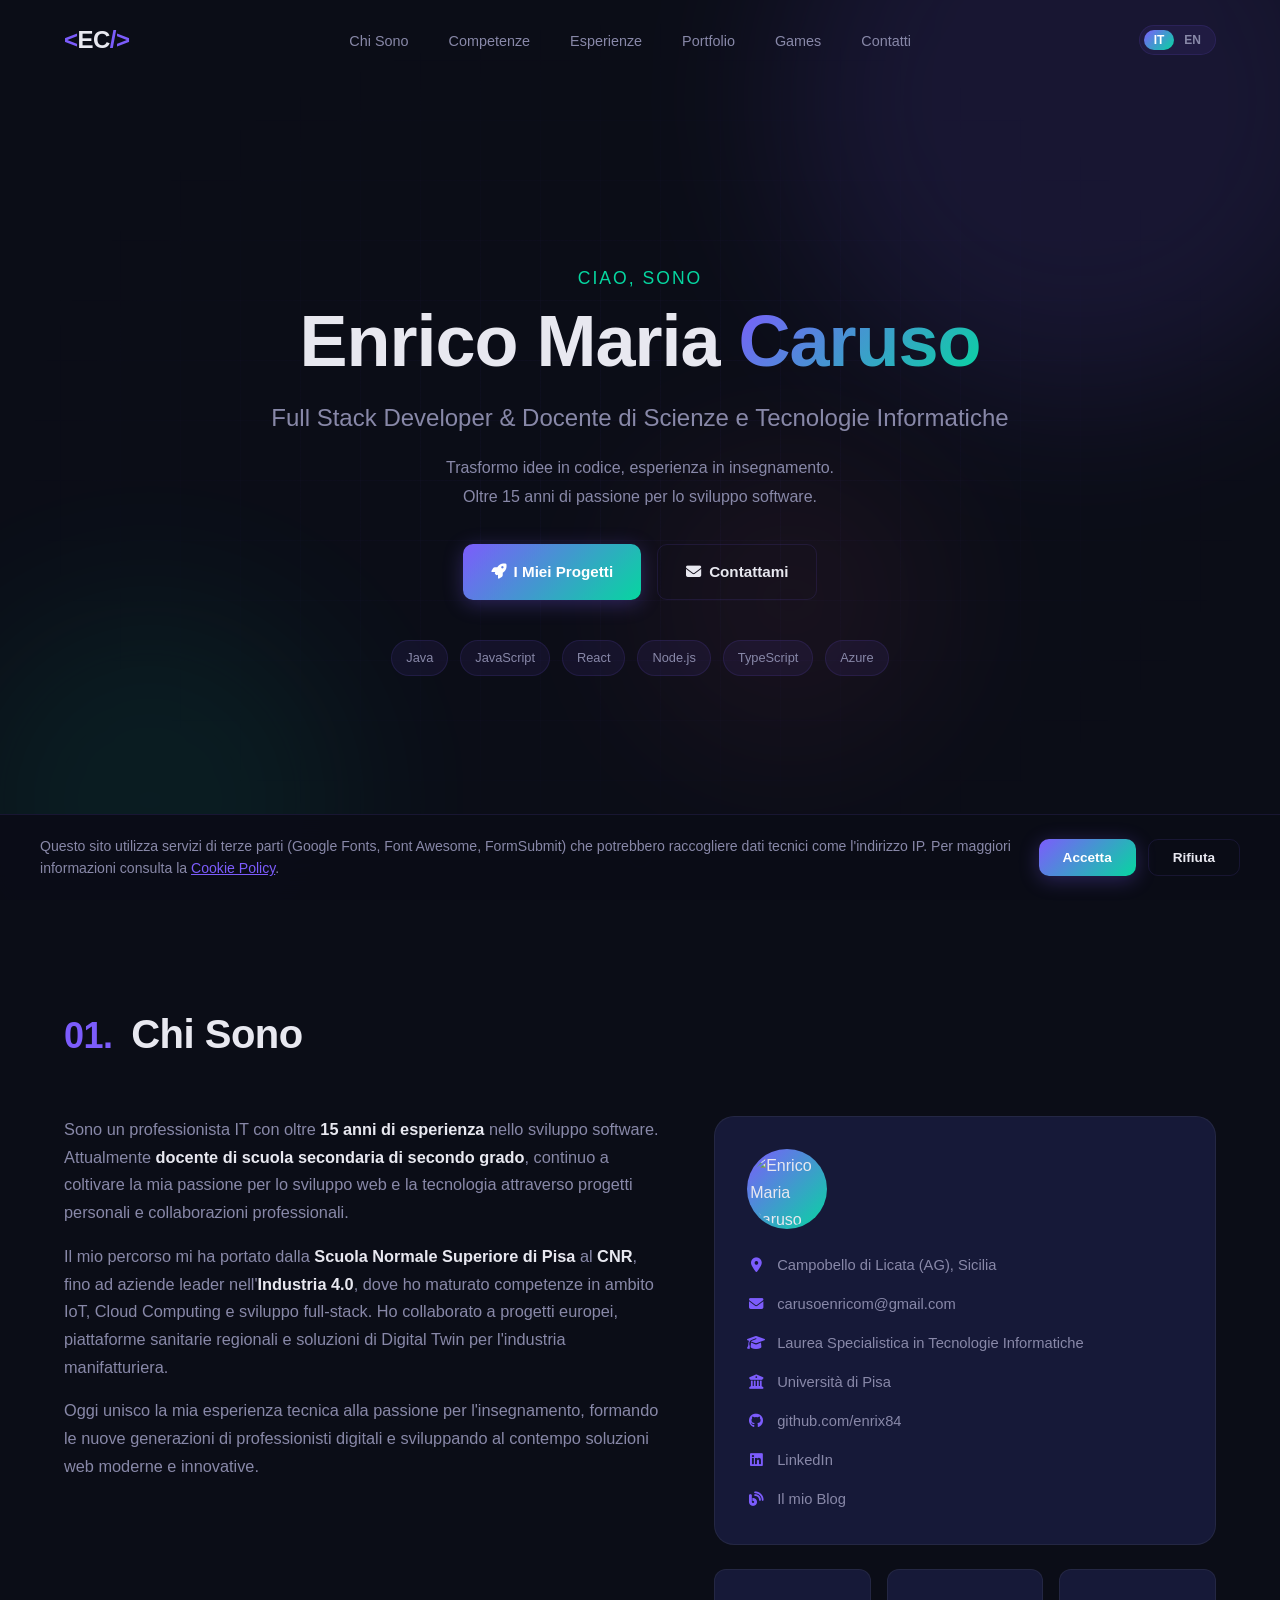
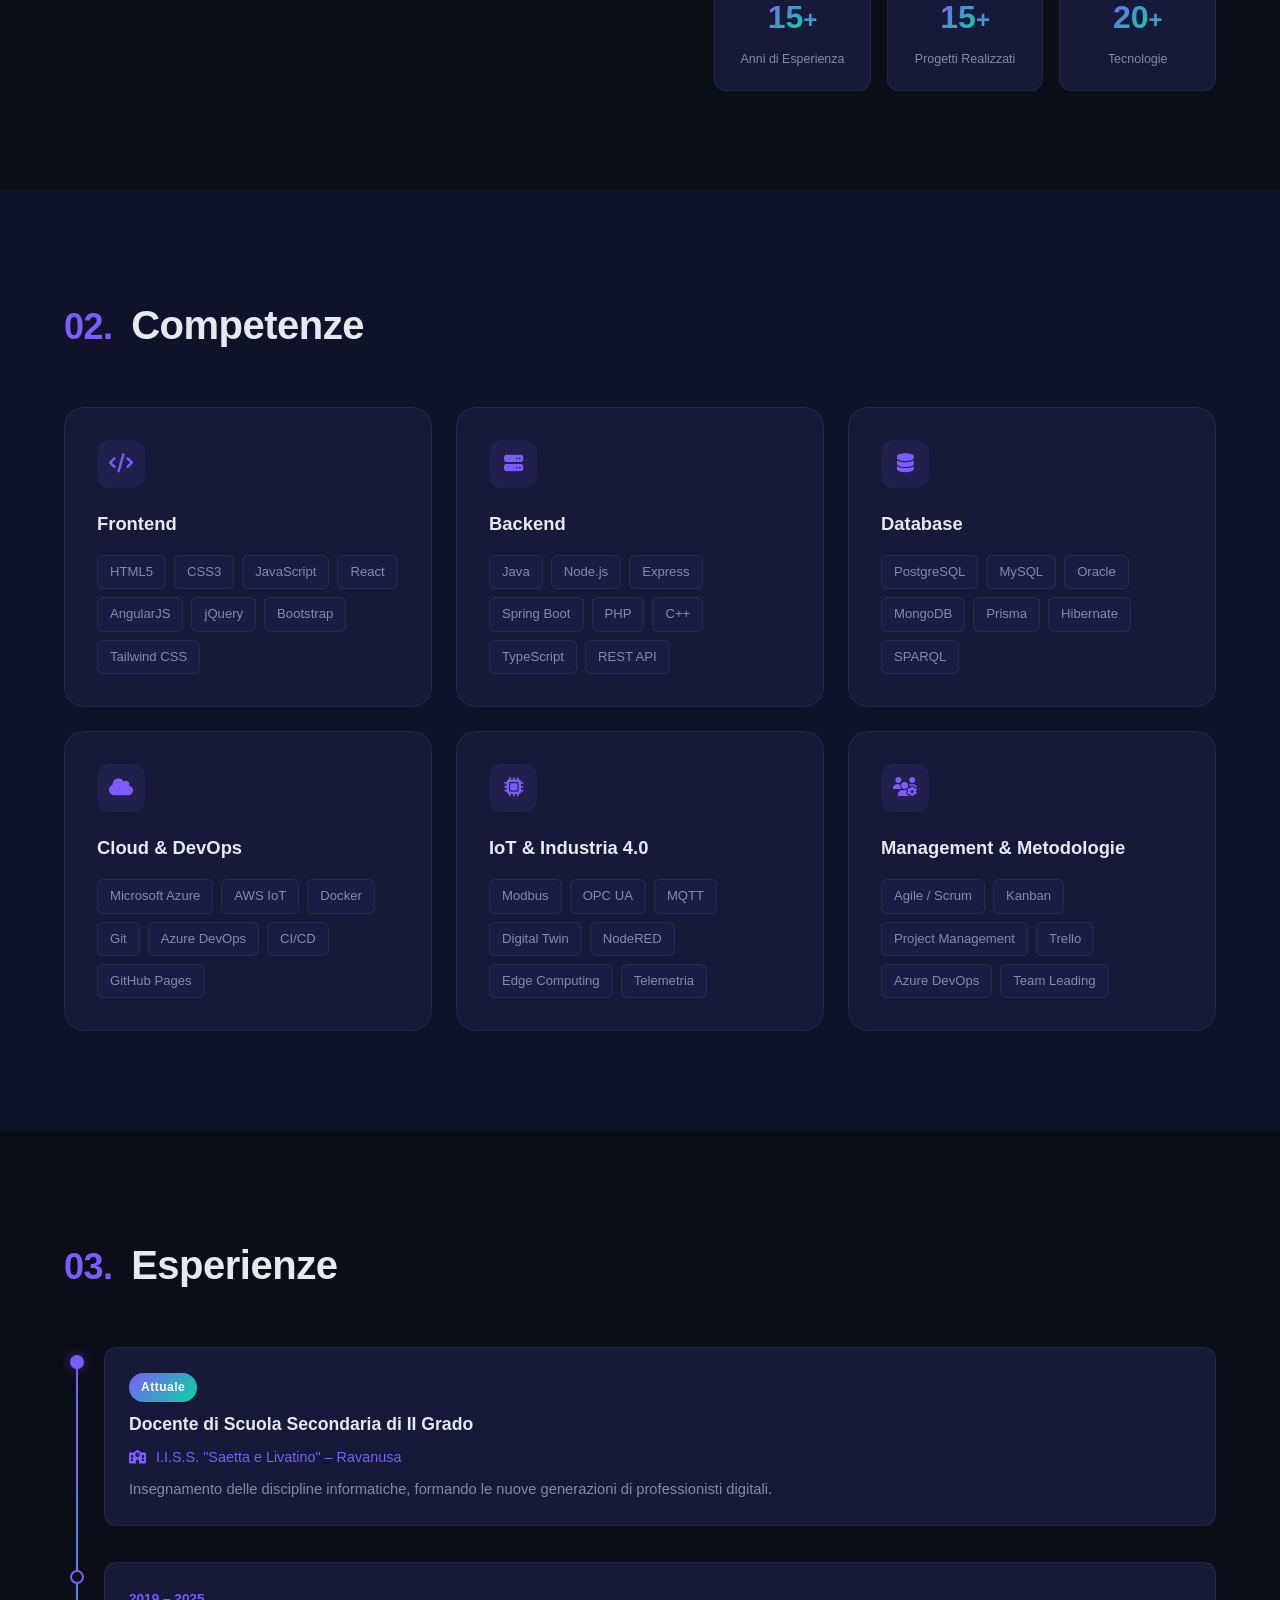
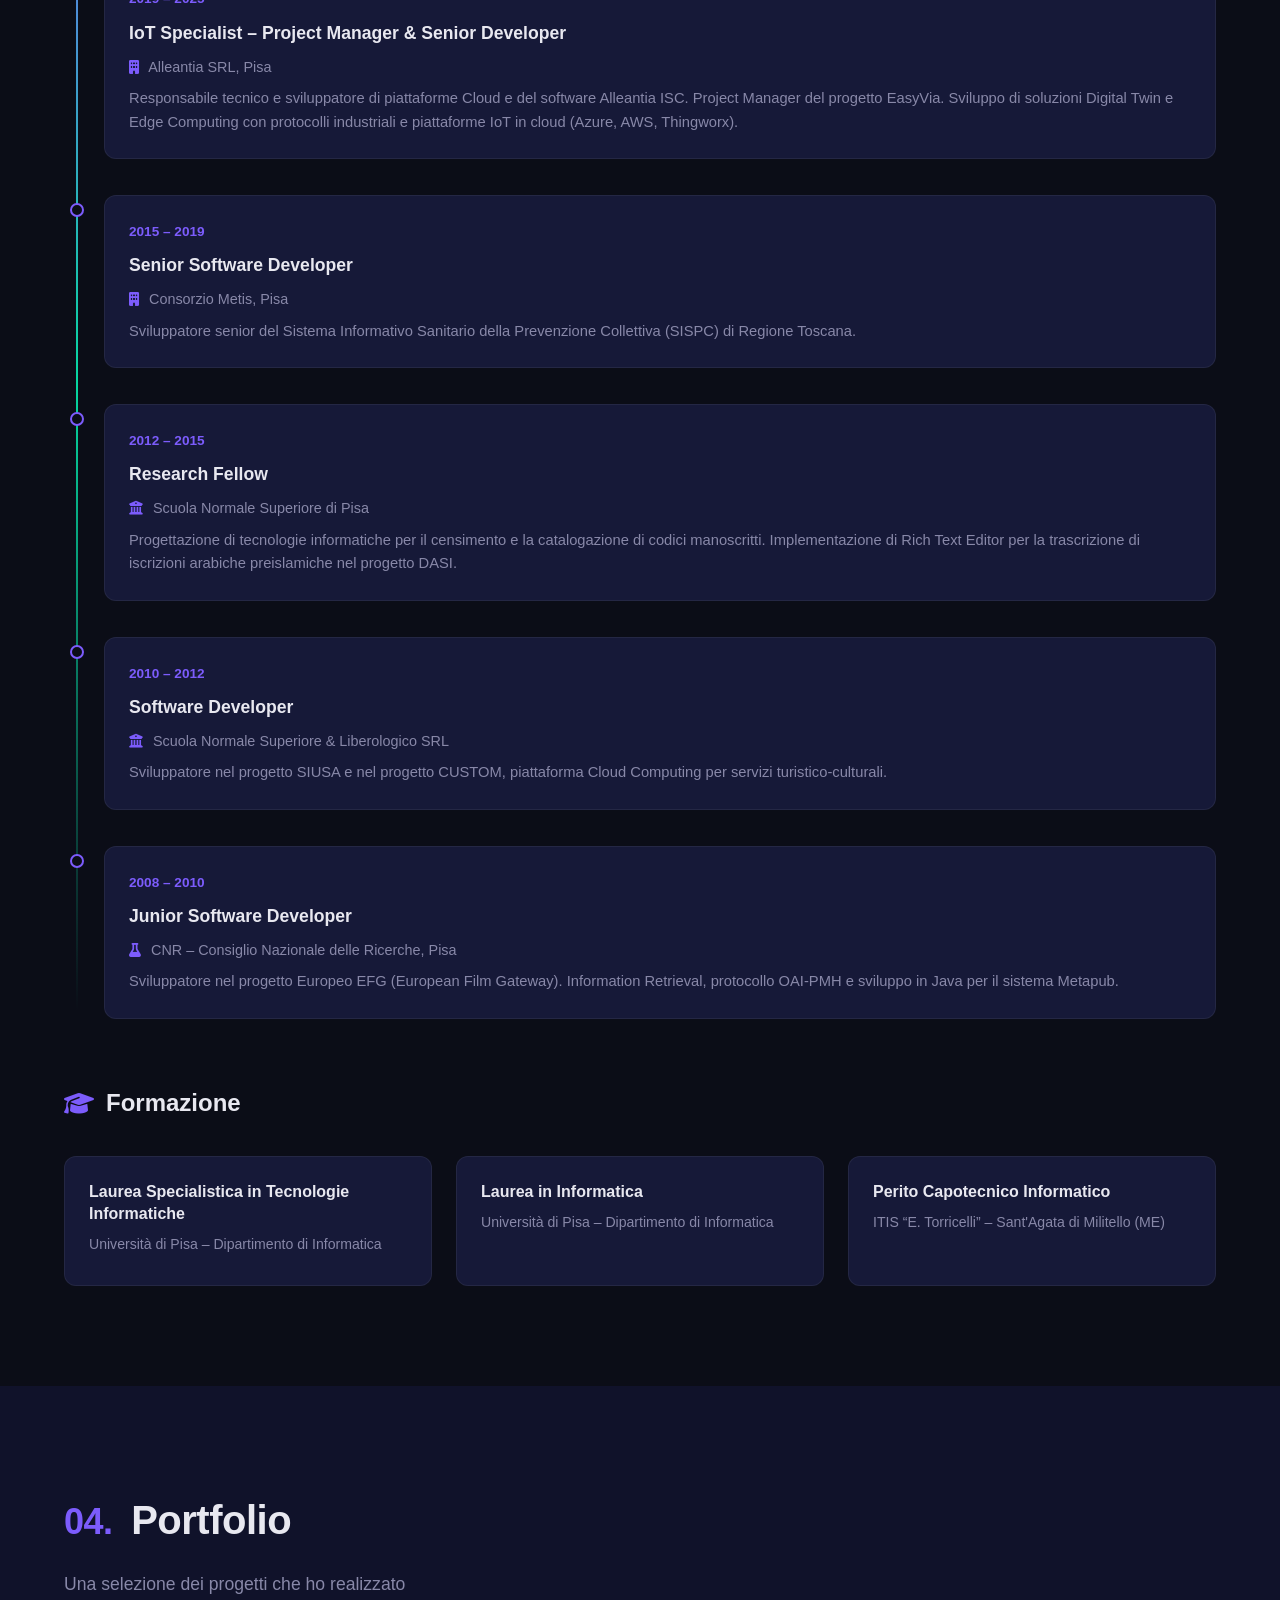
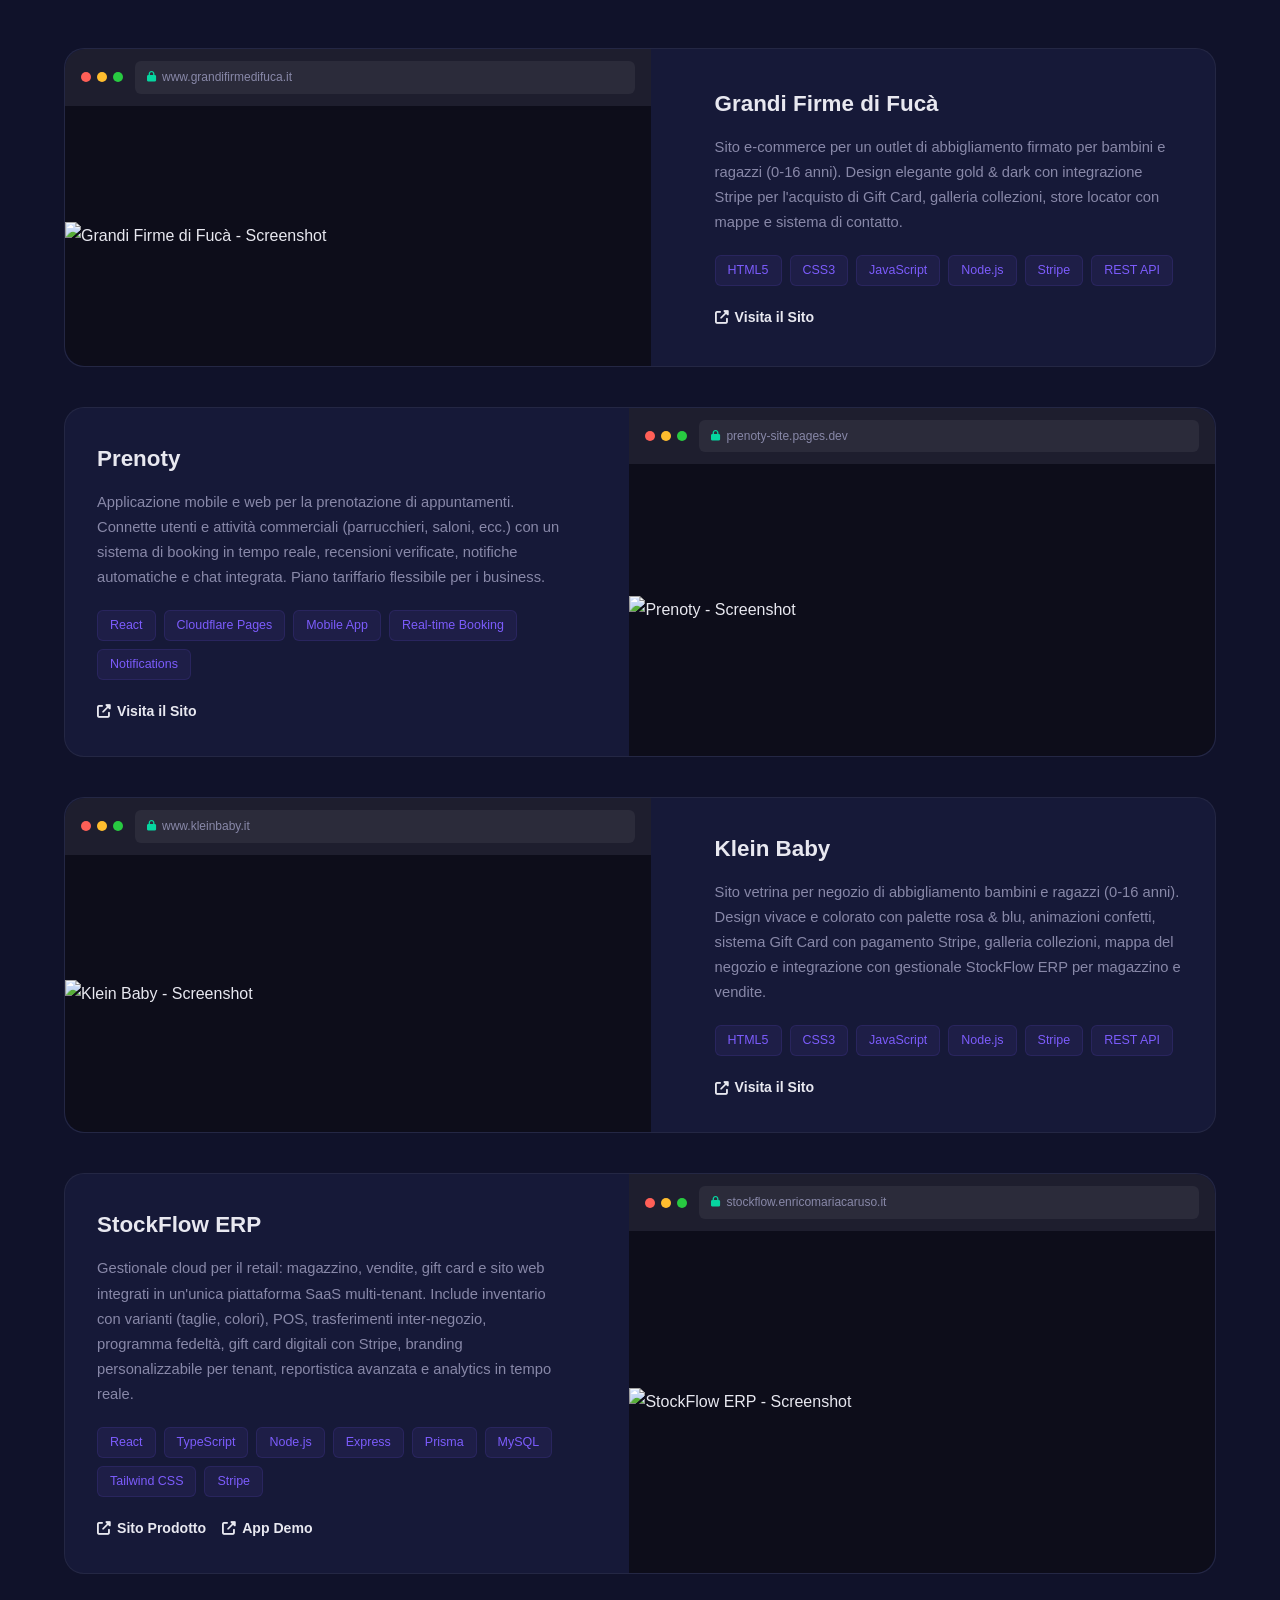
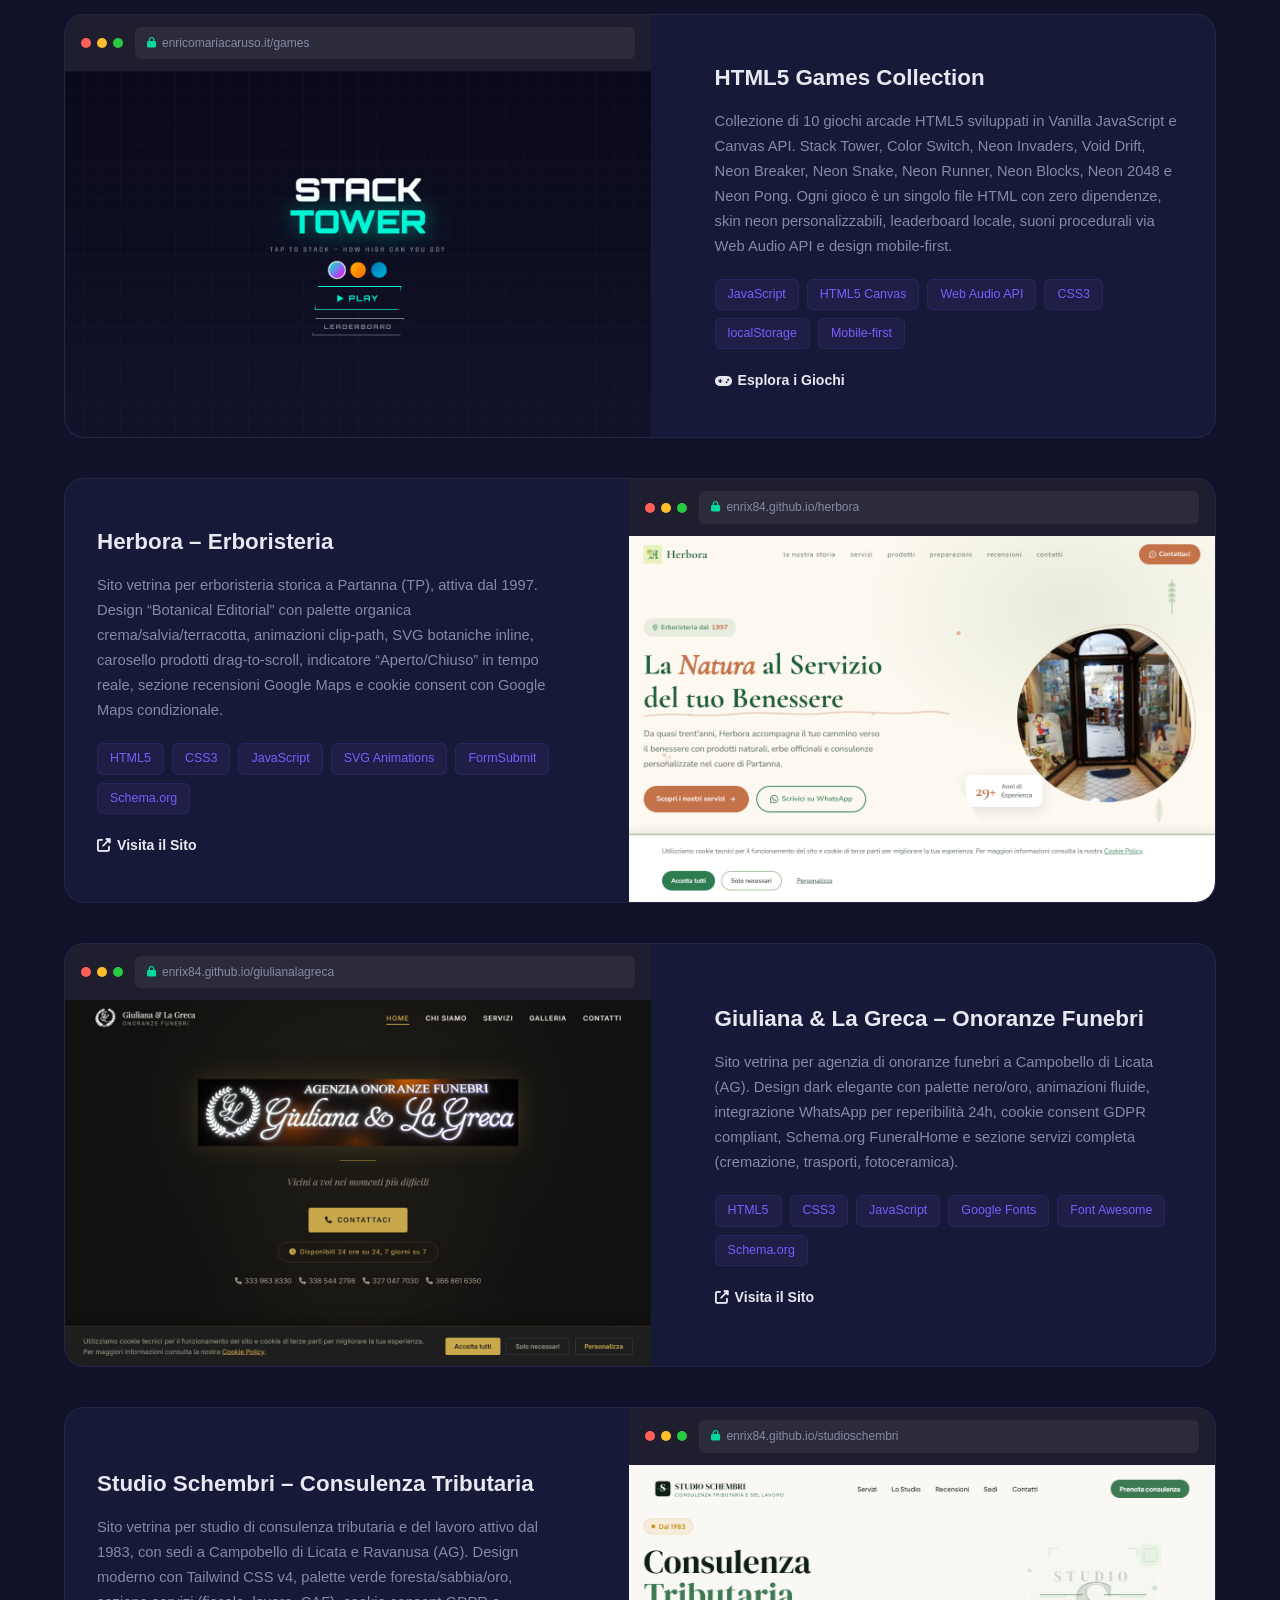
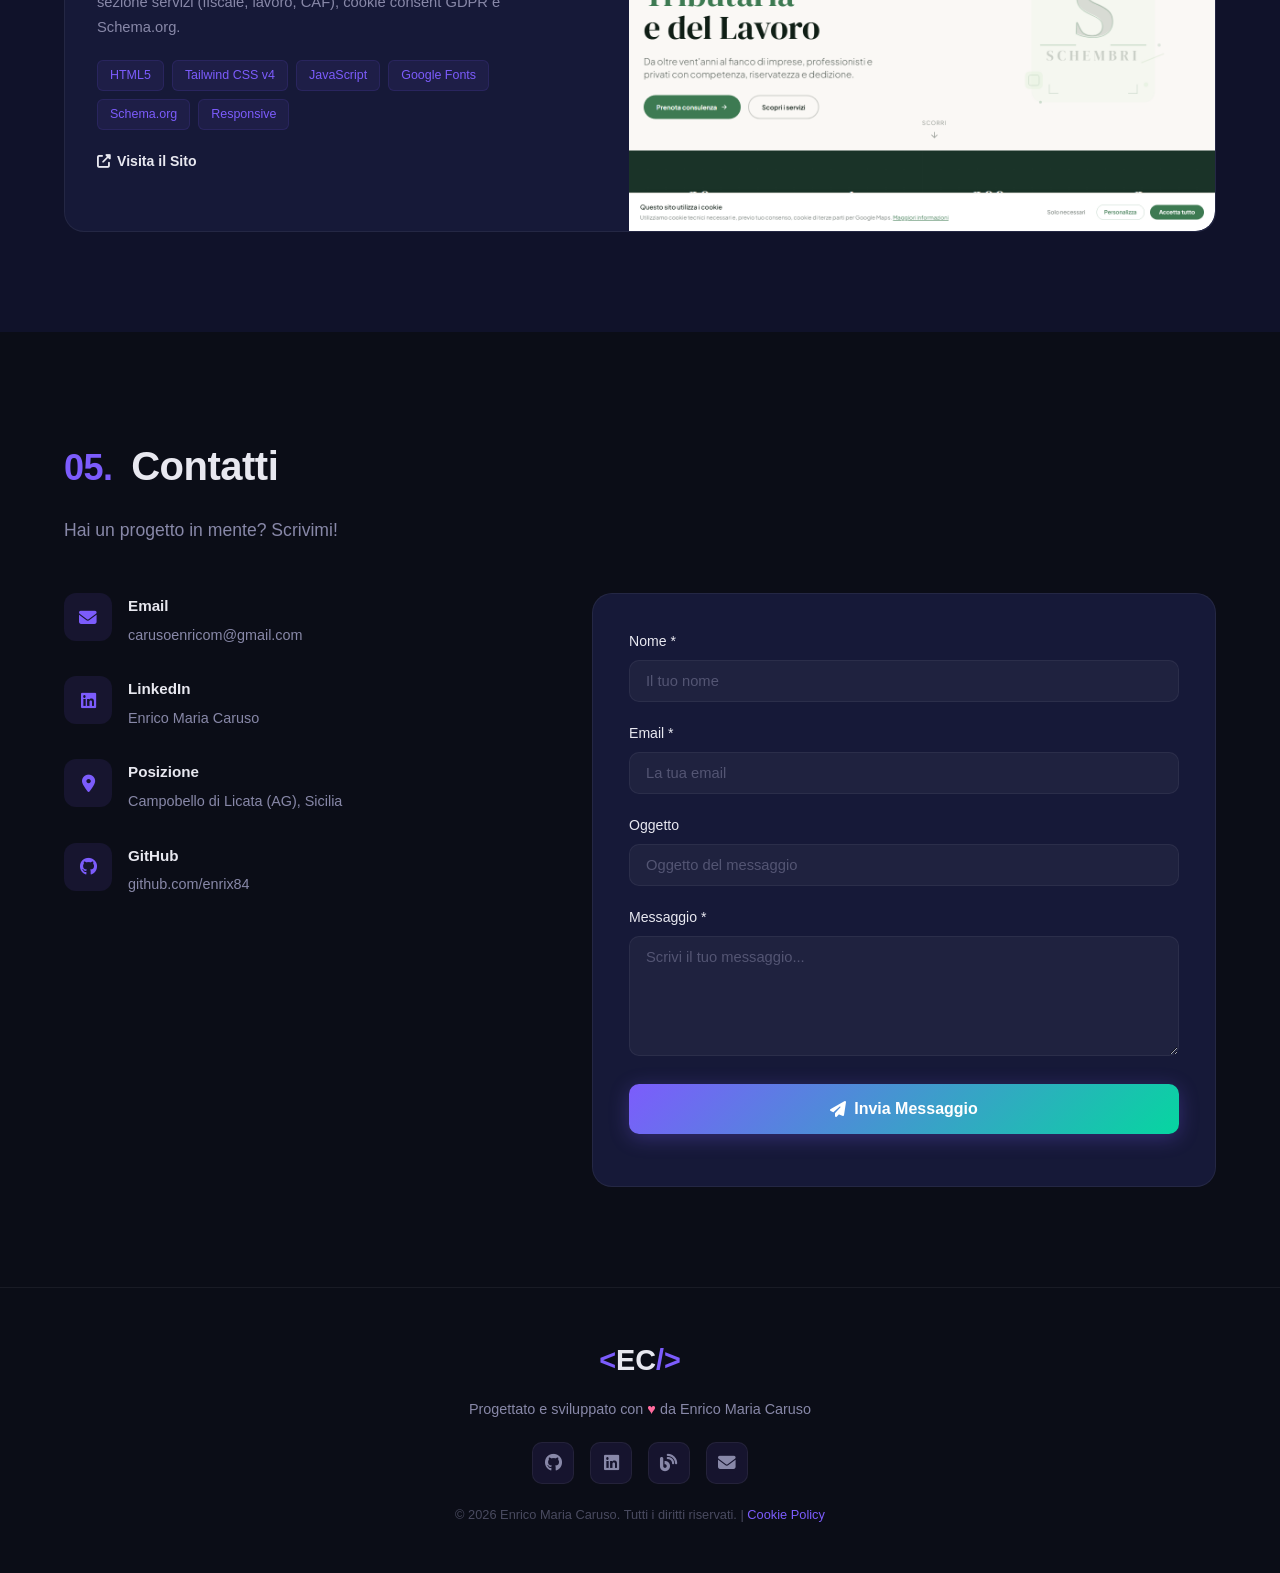
==== commit 0876a76f: "fix: replace emoji grid with Stack Tower screenshot in Games project card Co-Authored-By: Claude Opu" ====
--- a/index.html
+++ b/index.html
@@ -485,17 +485,8 @@
                 <i class="fas fa-lock"></i> enricomariacaruso.it/games
               </div>
             </div>
-            <div class="browser-content" style="background:linear-gradient(135deg,#0a0a1a 0%,#1a0a2e 50%,#0a1a2e 100%);display:flex;align-items:center;justify-content:center;min-height:200px;gap:12px;flex-wrap:wrap;padding:24px">
-              <span style="font-size:2.4rem">🏗️</span>
-              <span style="font-size:2.4rem">🎨</span>
-              <span style="font-size:2.4rem">👾</span>
-              <span style="font-size:2.4rem">🚀</span>
-              <span style="font-size:2.4rem">🧱</span>
-              <span style="font-size:2.4rem">🐍</span>
-              <span style="font-size:2.4rem">🏃</span>
-              <span style="font-size:2.4rem">🧩</span>
-              <span style="font-size:2.4rem">🔢</span>
-              <span style="font-size:2.4rem">🏓</span>
+            <div class="browser-content">
+              <img src="images/stack-tower.png" alt="HTML5 Games Collection - Stack Tower" class="browser-screenshot">
             </div>
           </div>
           <div class="project-info">
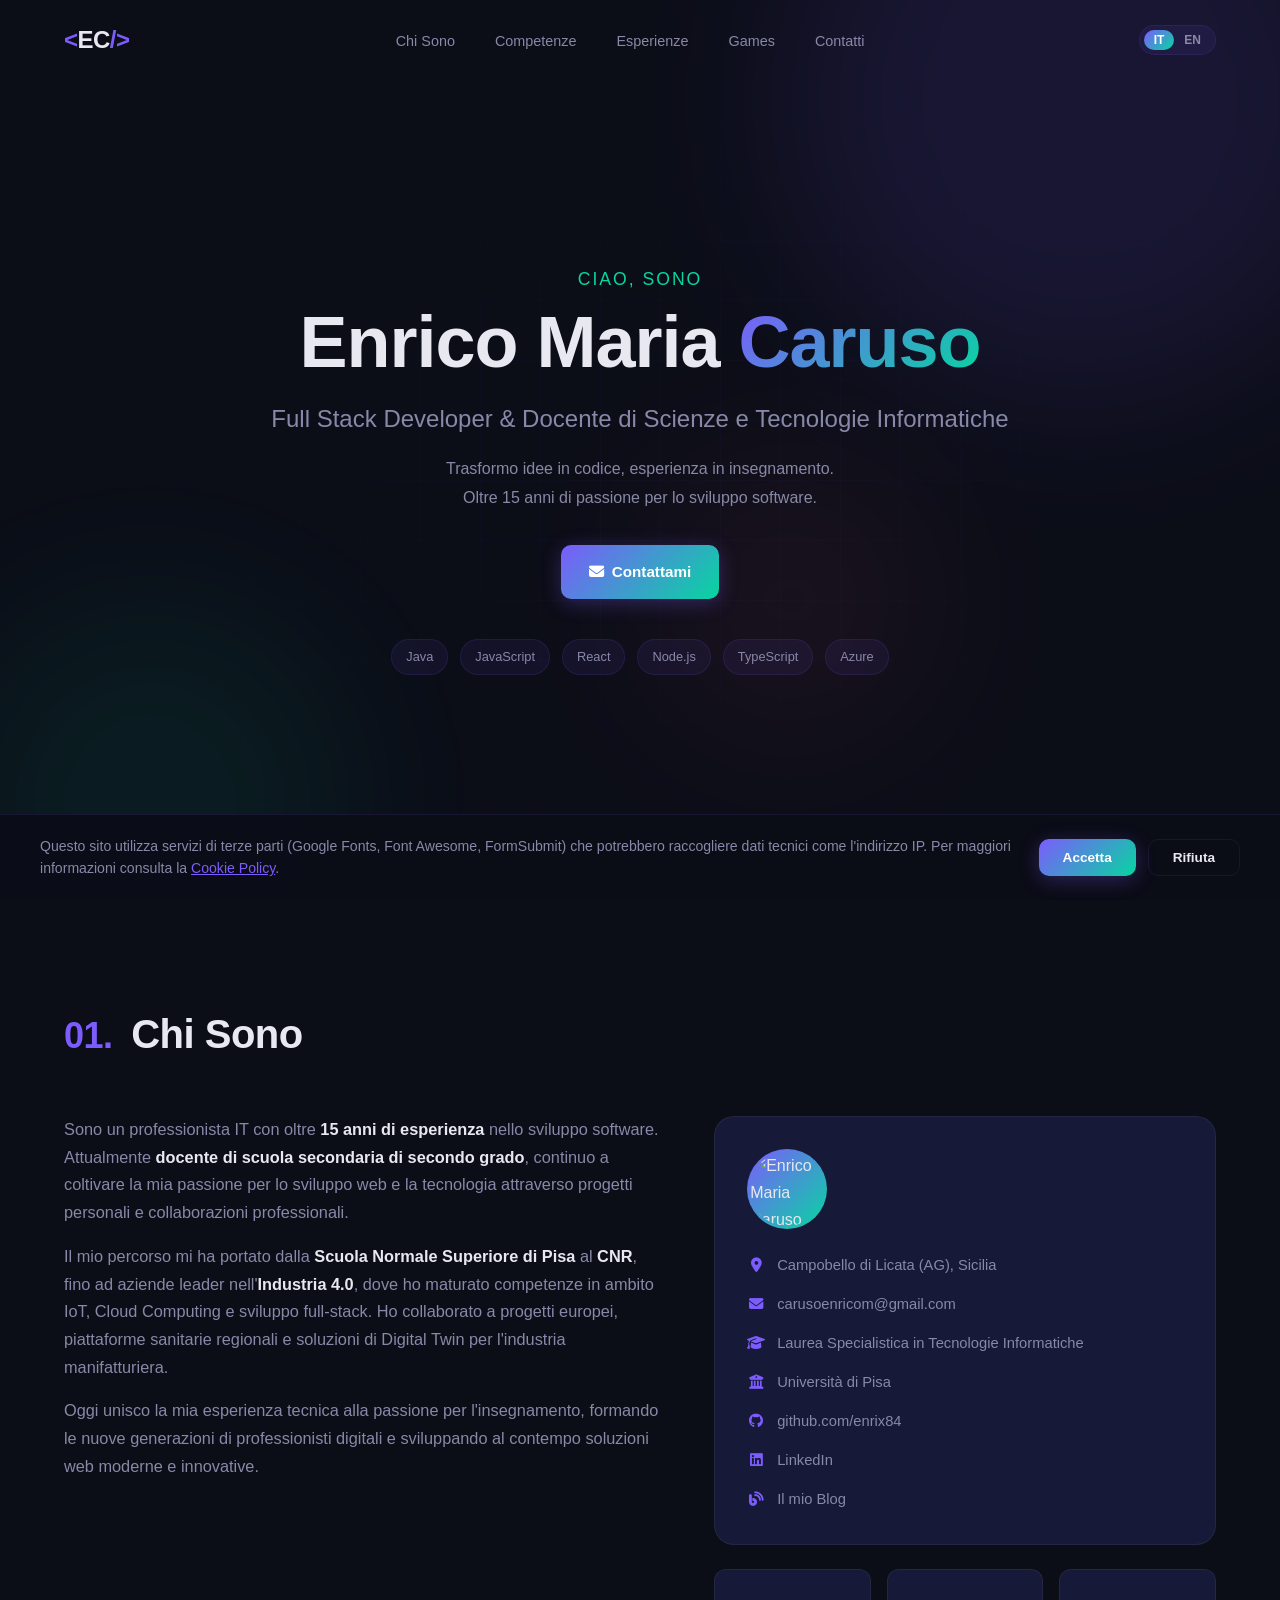
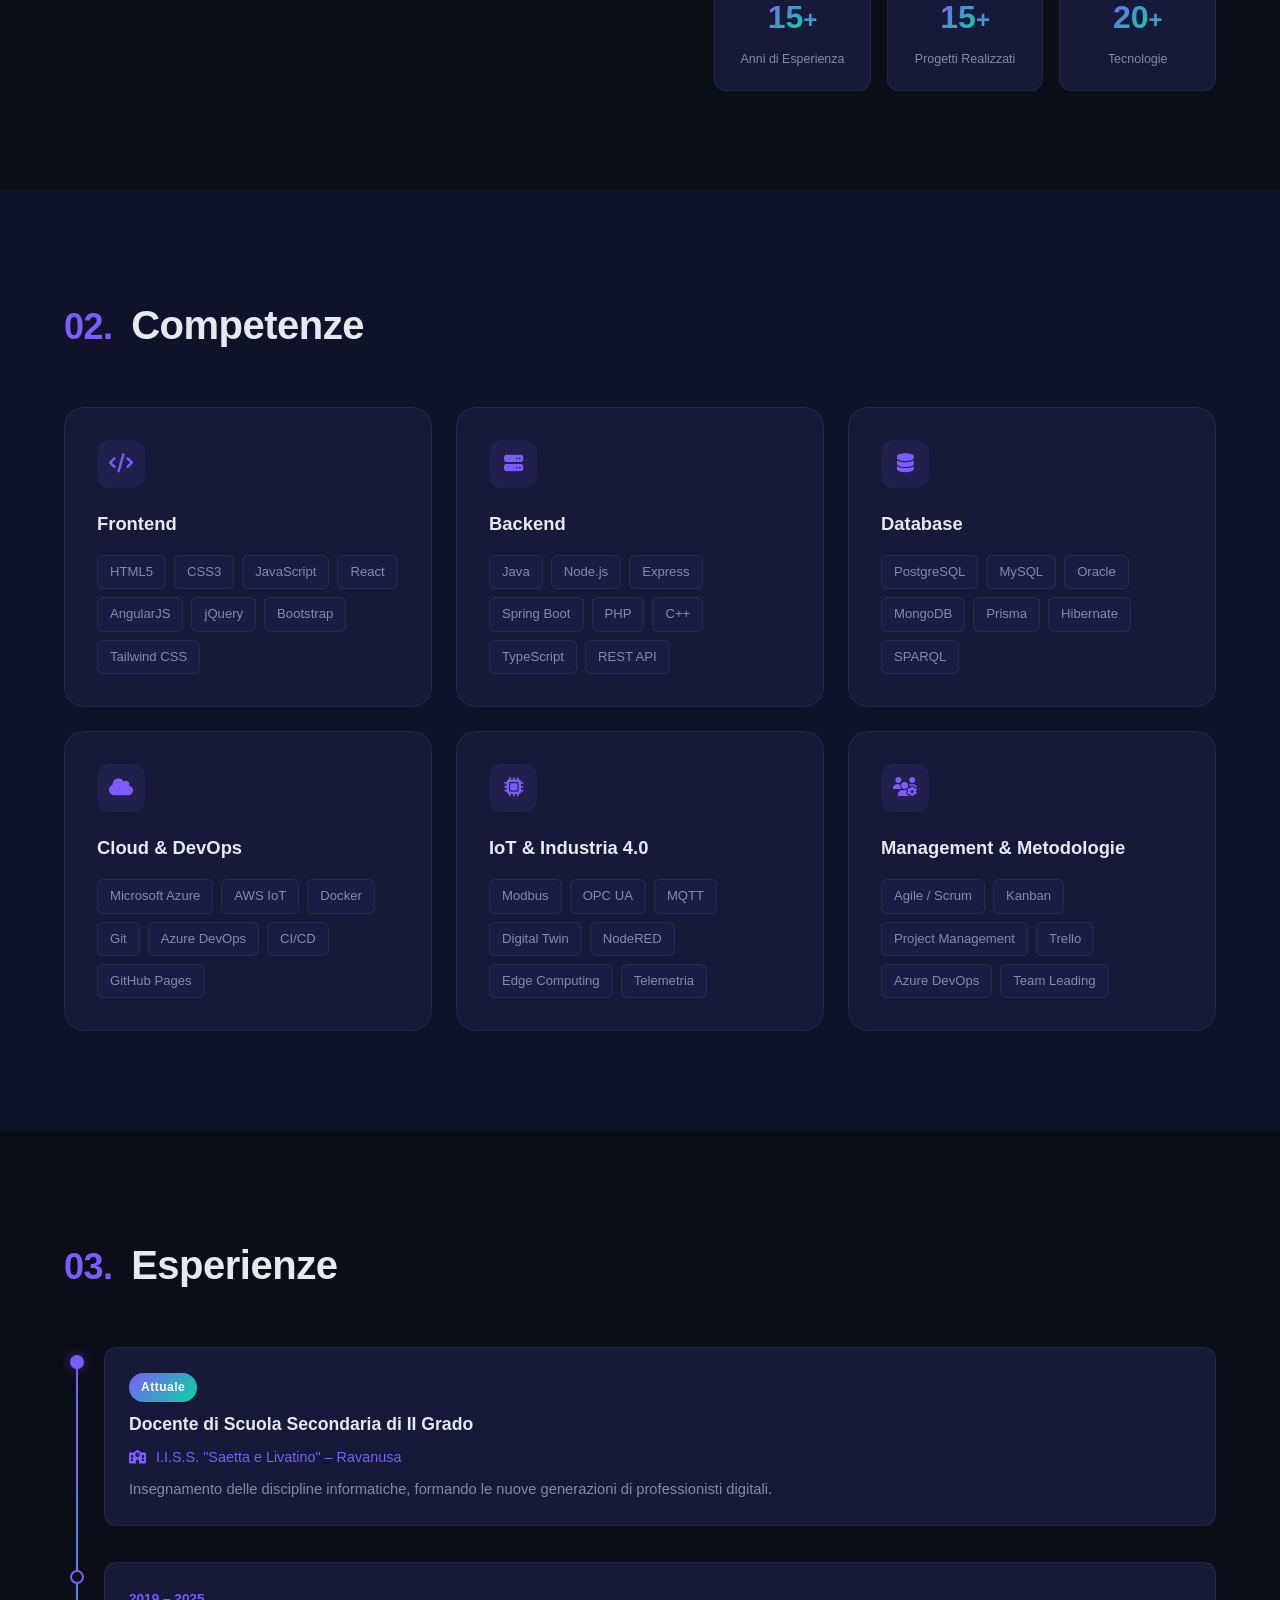
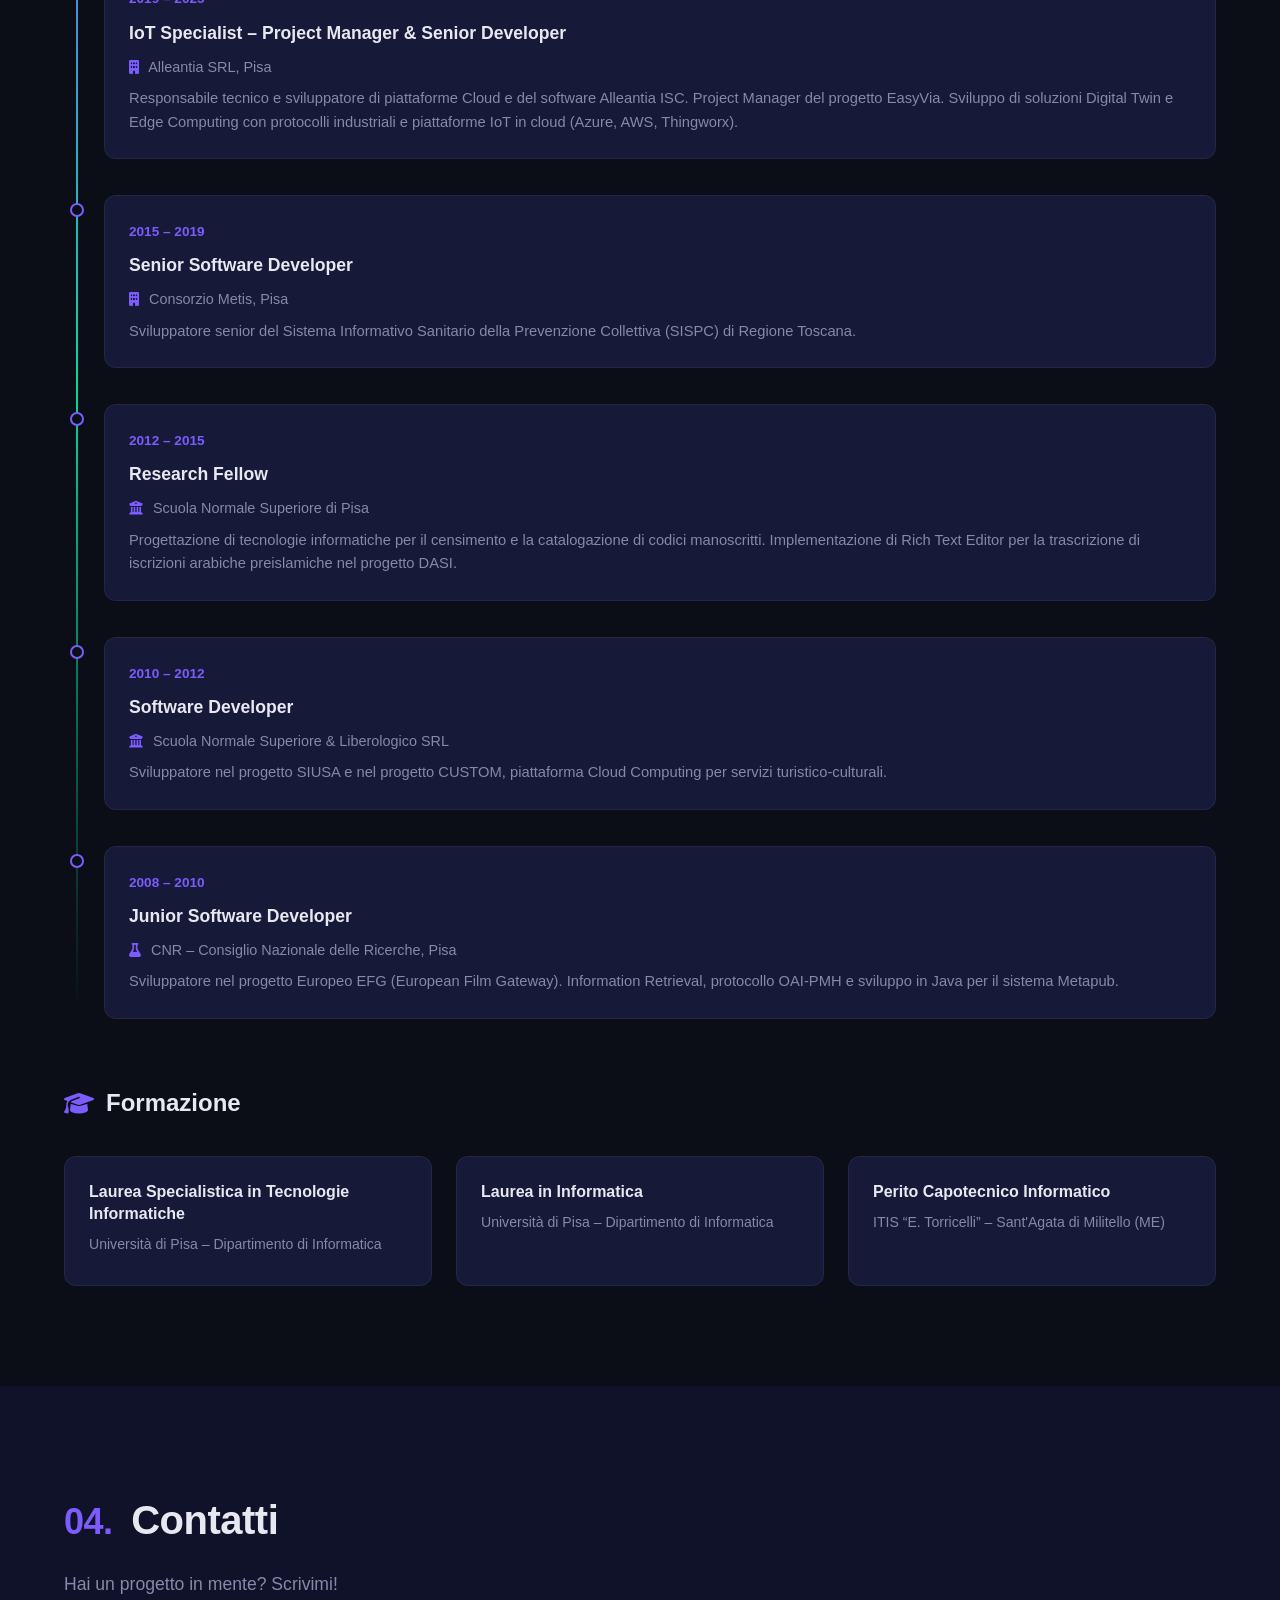
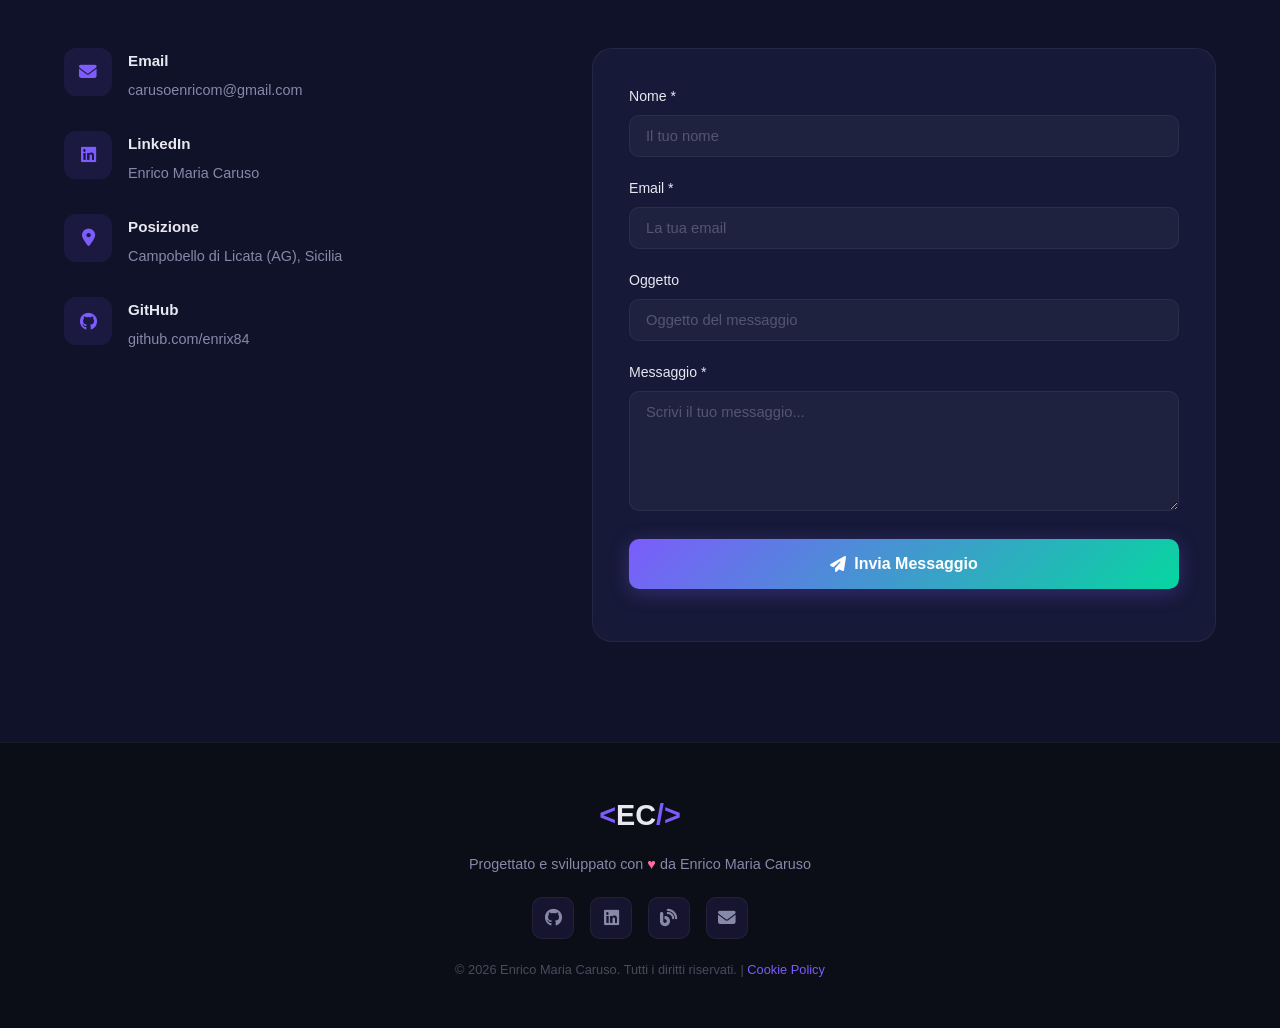
==== commit 2eeede5f: "Remove portfolio section from personal site Portfolio projects are now showcased exclusively on emcd" ====
--- a/index.html
+++ b/index.html
@@ -28,7 +28,6 @@
         <li><a href="#chi-sono" data-i18n="nav.chi-sono">Chi Sono</a></li>
         <li><a href="#competenze" data-i18n="nav.competenze">Competenze</a></li>
         <li><a href="#esperienze" data-i18n="nav.esperienze">Esperienze</a></li>
-        <li><a href="#portfolio" data-i18n="nav.portfolio">Portfolio</a></li>
         <li><a href="games.html" data-i18n="nav.games">Games</a></li>
         <li><a href="#contatti" data-i18n="nav.contatti">Contatti</a></li>
       </ul>
@@ -58,10 +57,7 @@
       <p class="hero-title" data-i18n="hero.title">Full Stack Developer & Docente di Scienze e Tecnologie Informatiche</p>
       <p class="hero-subtitle" data-i18n-html="hero.subtitle-html">Trasformo idee in codice, esperienza in insegnamento.<br>Oltre <span class="auto-exp">15</span> anni di passione per lo sviluppo software.</p>
       <div class="hero-buttons">
-        <a href="#portfolio" class="btn btn-primary">
-          <i class="fas fa-rocket"></i> <span data-i18n="hero.btn-projects">I Miei Progetti</span>
-        </a>
-        <a href="#contatti" class="btn btn-outline">
+        <a href="#contatti" class="btn btn-primary">
           <i class="fas fa-envelope"></i> <span data-i18n="hero.btn-contact">Contattami</span>
         </a>
       </div>
@@ -312,325 +308,11 @@
     </div>
   </section>
 
-  <!-- Portfolio -->
-  <section class="section section-alt" id="portfolio">
+  <!-- Contatti -->
+  <section class="section section-alt" id="contatti">
     <div class="container">
       <h2 class="section-title fade-in">
-        <span class="section-number">04.</span> <span data-i18n="portfolio.title">Portfolio</span>
-      </h2>
-      <p class="section-subtitle fade-in" data-i18n="portfolio.subtitle">Una selezione dei progetti che ho realizzato</p>
-
-      <div class="portfolio-grid">
-
-        <!-- Project 1: Grandi Firme di Fucà -->
-        <div class="project-card fade-in">
-          <div class="browser-mockup">
-            <div class="browser-header">
-              <div class="browser-dots">
-                <span class="dot-red"></span>
-                <span class="dot-yellow"></span>
-                <span class="dot-green"></span>
-              </div>
-              <div class="browser-url">
-                <i class="fas fa-lock"></i> www.grandifirmedifuca.it
-              </div>
-            </div>
-            <div class="browser-content">
-              <img src="images/grandifirmefuc%C3%A0.png" alt="Grandi Firme di Fucà - Screenshot" class="browser-screenshot">
-            </div>
-          </div>
-          <div class="project-info">
-            <h3>Grandi Firme di Fuc&agrave;</h3>
-            <p data-i18n="proj.gf-desc">
-              Sito e-commerce per un outlet di abbigliamento firmato per bambini e ragazzi (0-16 anni).
-              Design elegante gold &amp; dark con integrazione Stripe per l'acquisto di Gift Card,
-              galleria collezioni, store locator con mappe e sistema di contatto.
-            </p>
-            <div class="project-tech">
-              <span>HTML5</span><span>CSS3</span><span>JavaScript</span><span>Node.js</span>
-              <span>Stripe</span><span>REST API</span>
-            </div>
-            <div class="project-links">
-              <a href="https://www.grandifirmedifuca.it/" target="_blank" rel="noopener" class="project-link">
-                <i class="fas fa-external-link-alt"></i> <span data-i18n="proj.gf-link">Visita il Sito</span>
-              </a>
-            </div>
-          </div>
-        </div>
-
-        <!-- Project 2: Prenoty -->
-        <div class="project-card fade-in">
-          <div class="browser-mockup">
-            <div class="browser-header">
-              <div class="browser-dots">
-                <span class="dot-red"></span>
-                <span class="dot-yellow"></span>
-                <span class="dot-green"></span>
-              </div>
-              <div class="browser-url">
-                <i class="fas fa-lock"></i> prenoty-site.pages.dev
-              </div>
-            </div>
-            <div class="browser-content">
-              <img src="images/prenoty.png" alt="Prenoty - Screenshot" class="browser-screenshot">
-            </div>
-          </div>
-          <div class="project-info">
-            <h3>Prenoty</h3>
-            <p data-i18n="proj.prenoty-desc">
-              Applicazione mobile e web per la prenotazione di appuntamenti.
-              Connette utenti e attivit&agrave; commerciali (parrucchieri, saloni, ecc.) con un sistema
-              di booking in tempo reale, recensioni verificate, notifiche automatiche e chat integrata.
-              Piano tariffario flessibile per i business.
-            </p>
-            <div class="project-tech">
-              <span>React</span><span>Cloudflare Pages</span><span>Mobile App</span>
-              <span>Real-time Booking</span><span>Notifications</span>
-            </div>
-            <div class="project-links">
-              <a href="https://prenoty-site.pages.dev/" target="_blank" rel="noopener" class="project-link">
-                <i class="fas fa-external-link-alt"></i> <span data-i18n="proj.prenoty-link">Visita il Sito</span>
-              </a>
-            </div>
-          </div>
-        </div>
-
-        <!-- Project 3: Klein Baby -->
-        <div class="project-card fade-in">
-          <div class="browser-mockup">
-            <div class="browser-header">
-              <div class="browser-dots">
-                <span class="dot-red"></span>
-                <span class="dot-yellow"></span>
-                <span class="dot-green"></span>
-              </div>
-              <div class="browser-url">
-                <i class="fas fa-lock"></i> www.kleinbaby.it
-              </div>
-            </div>
-            <div class="browser-content">
-              <img src="images/kleinbaby.png" alt="Klein Baby - Screenshot" class="browser-screenshot">
-            </div>
-          </div>
-          <div class="project-info">
-            <h3>Klein Baby</h3>
-            <p data-i18n="proj.kb-desc">
-              Sito vetrina per negozio di abbigliamento bambini e ragazzi (0-16 anni).
-              Design vivace e colorato con palette rosa &amp; blu, animazioni confetti,
-              sistema Gift Card con pagamento Stripe, galleria collezioni, mappa del negozio
-              e integrazione con gestionale StockFlow ERP per magazzino e vendite.
-            </p>
-            <div class="project-tech">
-              <span>HTML5</span><span>CSS3</span><span>JavaScript</span><span>Node.js</span>
-              <span>Stripe</span><span>REST API</span>
-            </div>
-            <div class="project-links">
-              <a href="https://www.kleinbaby.it/" target="_blank" rel="noopener" class="project-link">
-                <i class="fas fa-external-link-alt"></i> <span data-i18n="proj.kb-link">Visita il Sito</span>
-              </a>
-            </div>
-          </div>
-        </div>
-
-        <!-- Project 4: StockFlow ERP -->
-        <div class="project-card fade-in">
-          <div class="browser-mockup">
-            <div class="browser-header">
-              <div class="browser-dots">
-                <span class="dot-red"></span>
-                <span class="dot-yellow"></span>
-                <span class="dot-green"></span>
-              </div>
-              <div class="browser-url">
-                <i class="fas fa-lock"></i> stockflow.enricomariacaruso.it
-              </div>
-            </div>
-            <div class="browser-content">
-              <img src="images/stockflow-erp.png" alt="StockFlow ERP - Screenshot" class="browser-screenshot">
-            </div>
-          </div>
-          <div class="project-info">
-            <h3>StockFlow ERP</h3>
-            <p data-i18n="proj.sf-desc">
-              Gestionale cloud per il retail: magazzino, vendite, gift card e sito web integrati
-              in un'unica piattaforma SaaS multi-tenant. Include inventario con varianti (taglie, colori),
-              POS, trasferimenti inter-negozio, programma fedelt&agrave;, gift card digitali con Stripe,
-              branding personalizzabile per tenant, reportistica avanzata e analytics in tempo reale.
-            </p>
-            <div class="project-tech">
-              <span>React</span><span>TypeScript</span><span>Node.js</span><span>Express</span>
-              <span>Prisma</span><span>MySQL</span><span>Tailwind CSS</span><span>Stripe</span>
-            </div>
-            <div class="project-links">
-              <a href="https://enrix84.github.io/stockflowERP-sito/" target="_blank" rel="noopener" class="project-link">
-                <i class="fas fa-external-link-alt"></i> <span data-i18n="proj.sf-link1">Sito Prodotto</span>
-              </a>
-              <a href="https://erp.enricomariacaruso.it/" target="_blank" rel="noopener" class="project-link">
-                <i class="fas fa-external-link-alt"></i> <span data-i18n="proj.sf-link2">App Demo</span>
-              </a>
-            </div>
-          </div>
-        </div>
-
-        <!-- Project 5: HTML5 Games Collection -->
-        <div class="project-card fade-in">
-          <div class="browser-mockup">
-            <div class="browser-header">
-              <div class="browser-dots">
-                <span class="dot-red"></span>
-                <span class="dot-yellow"></span>
-                <span class="dot-green"></span>
-              </div>
-              <div class="browser-url">
-                <i class="fas fa-lock"></i> enricomariacaruso.it/games
-              </div>
-            </div>
-            <div class="browser-content">
-              <img src="images/stack-tower.png" alt="HTML5 Games Collection - Stack Tower" class="browser-screenshot">
-            </div>
-          </div>
-          <div class="project-info">
-            <h3>HTML5 Games Collection</h3>
-            <p data-i18n="proj.games-desc">
-              Collezione di 10 giochi arcade HTML5 sviluppati in Vanilla JavaScript e Canvas API.
-              Stack Tower, Color Switch, Neon Invaders, Void Drift, Neon Breaker, Neon Snake,
-              Neon Runner, Neon Blocks, Neon 2048 e Neon Pong. Ogni gioco &egrave; un singolo file HTML
-              con zero dipendenze, skin neon personalizzabili, leaderboard locale, suoni procedurali
-              via Web Audio API e design mobile-first.
-            </p>
-            <div class="project-tech">
-              <span>JavaScript</span><span>HTML5 Canvas</span><span>Web Audio API</span>
-              <span>CSS3</span><span>localStorage</span><span>Mobile-first</span>
-            </div>
-            <div class="project-links">
-              <a href="games.html" class="project-link">
-                <i class="fas fa-gamepad"></i> <span data-i18n="proj.games-link">Esplora i Giochi</span>
-              </a>
-            </div>
-          </div>
-        </div>
-
-        <!-- Project 6: Herbora (was 5) -->
-        <div class="project-card fade-in">
-          <div class="browser-mockup">
-            <div class="browser-header">
-              <div class="browser-dots">
-                <span class="dot-red"></span>
-                <span class="dot-yellow"></span>
-                <span class="dot-green"></span>
-              </div>
-              <div class="browser-url">
-                <i class="fas fa-lock"></i> enrix84.github.io/herbora
-              </div>
-            </div>
-            <div class="browser-content">
-              <img src="images/herbora.png" alt="Herbora Erboristeria - Screenshot" class="browser-screenshot">
-            </div>
-          </div>
-          <div class="project-info">
-            <h3>Herbora &ndash; Erboristeria</h3>
-            <p data-i18n-html="proj.herbora-desc">
-              Sito vetrina per erboristeria storica a Partanna (TP), attiva dal 1997.
-              Design &ldquo;Botanical Editorial&rdquo; con palette organica crema/salvia/terracotta,
-              animazioni clip-path, SVG botaniche inline, carosello prodotti drag-to-scroll,
-              indicatore &ldquo;Aperto/Chiuso&rdquo; in tempo reale, sezione recensioni Google Maps
-              e cookie consent con Google Maps condizionale.
-            </p>
-            <div class="project-tech">
-              <span>HTML5</span><span>CSS3</span><span>JavaScript</span>
-              <span>SVG Animations</span><span>FormSubmit</span><span>Schema.org</span>
-            </div>
-            <div class="project-links">
-              <a href="https://enrix84.github.io/herbora/" target="_blank" rel="noopener" class="project-link">
-                <i class="fas fa-external-link-alt"></i> <span data-i18n="proj.herbora-link">Visita il Sito</span>
-              </a>
-            </div>
-          </div>
-        </div>
-
-        <!-- Project 7: Giuliana & La Greca -->
-        <div class="project-card fade-in">
-          <div class="browser-mockup">
-            <div class="browser-header">
-              <div class="browser-dots">
-                <span class="dot-red"></span>
-                <span class="dot-yellow"></span>
-                <span class="dot-green"></span>
-              </div>
-              <div class="browser-url">
-                <i class="fas fa-lock"></i> enrix84.github.io/giulianalagreca
-              </div>
-            </div>
-            <div class="browser-content">
-              <img src="images/giulianalagreca.png" alt="Giuliana & La Greca - Screenshot" class="browser-screenshot">
-            </div>
-          </div>
-          <div class="project-info">
-            <h3>Giuliana &amp; La Greca &ndash; Onoranze Funebri</h3>
-            <p data-i18n-html="proj.gl-desc">
-              Sito vetrina per agenzia di onoranze funebri a Campobello di Licata (AG).
-              Design dark elegante con palette nero/oro, animazioni fluide, integrazione WhatsApp
-              per reperibilit&agrave; 24h, cookie consent GDPR compliant, Schema.org FuneralHome
-              e sezione servizi completa (cremazione, trasporti, fotoceramica).
-            </p>
-            <div class="project-tech">
-              <span>HTML5</span><span>CSS3</span><span>JavaScript</span>
-              <span>Google Fonts</span><span>Font Awesome</span><span>Schema.org</span>
-            </div>
-            <div class="project-links">
-              <a href="https://enrix84.github.io/giulianalagreca/" target="_blank" rel="noopener" class="project-link">
-                <i class="fas fa-external-link-alt"></i> <span data-i18n="proj.gl-link">Visita il Sito</span>
-              </a>
-            </div>
-          </div>
-        </div>
-
-        <!-- Project 8: Studio Schembri -->
-        <div class="project-card fade-in">
-          <div class="browser-mockup">
-            <div class="browser-header">
-              <div class="browser-dots">
-                <span class="dot-red"></span>
-                <span class="dot-yellow"></span>
-                <span class="dot-green"></span>
-              </div>
-              <div class="browser-url">
-                <i class="fas fa-lock"></i> enrix84.github.io/studioschembri
-              </div>
-            </div>
-            <div class="browser-content">
-              <img src="images/studioschembri.png" alt="Studio Schembri - Screenshot" class="browser-screenshot">
-            </div>
-          </div>
-          <div class="project-info">
-            <h3>Studio Schembri &ndash; Consulenza Tributaria</h3>
-            <p data-i18n="proj.ss-desc">
-              Sito vetrina per studio di consulenza tributaria e del lavoro attivo dal 1983,
-              con sedi a Campobello di Licata e Ravanusa (AG).
-              Design moderno con Tailwind CSS v4, palette verde foresta/sabbia/oro,
-              sezione servizi (fiscale, lavoro, CAF), cookie consent GDPR e Schema.org.
-            </p>
-            <div class="project-tech">
-              <span>HTML5</span><span>Tailwind CSS v4</span><span>JavaScript</span>
-              <span>Google Fonts</span><span>Schema.org</span><span>Responsive</span>
-            </div>
-            <div class="project-links">
-              <a href="https://enrix84.github.io/studioschembri/" target="_blank" rel="noopener" class="project-link">
-                <i class="fas fa-external-link-alt"></i> <span data-i18n="proj.ss-link">Visita il Sito</span>
-              </a>
-            </div>
-          </div>
-        </div>
-
-      </div>
-    </div>
-  </section>
-
-  <!-- Contatti -->
-  <section class="section" id="contatti">
-    <div class="container">
-      <h2 class="section-title fade-in">
-        <span class="section-number">05.</span> <span data-i18n="contact.title">Contatti</span>
+        <span class="section-number">04.</span> <span data-i18n="contact.title">Contatti</span>
       </h2>
       <p class="section-subtitle fade-in" data-i18n="contact.subtitle">Hai un progetto in mente? Scrivimi!</p>
       <div class="contact-grid">
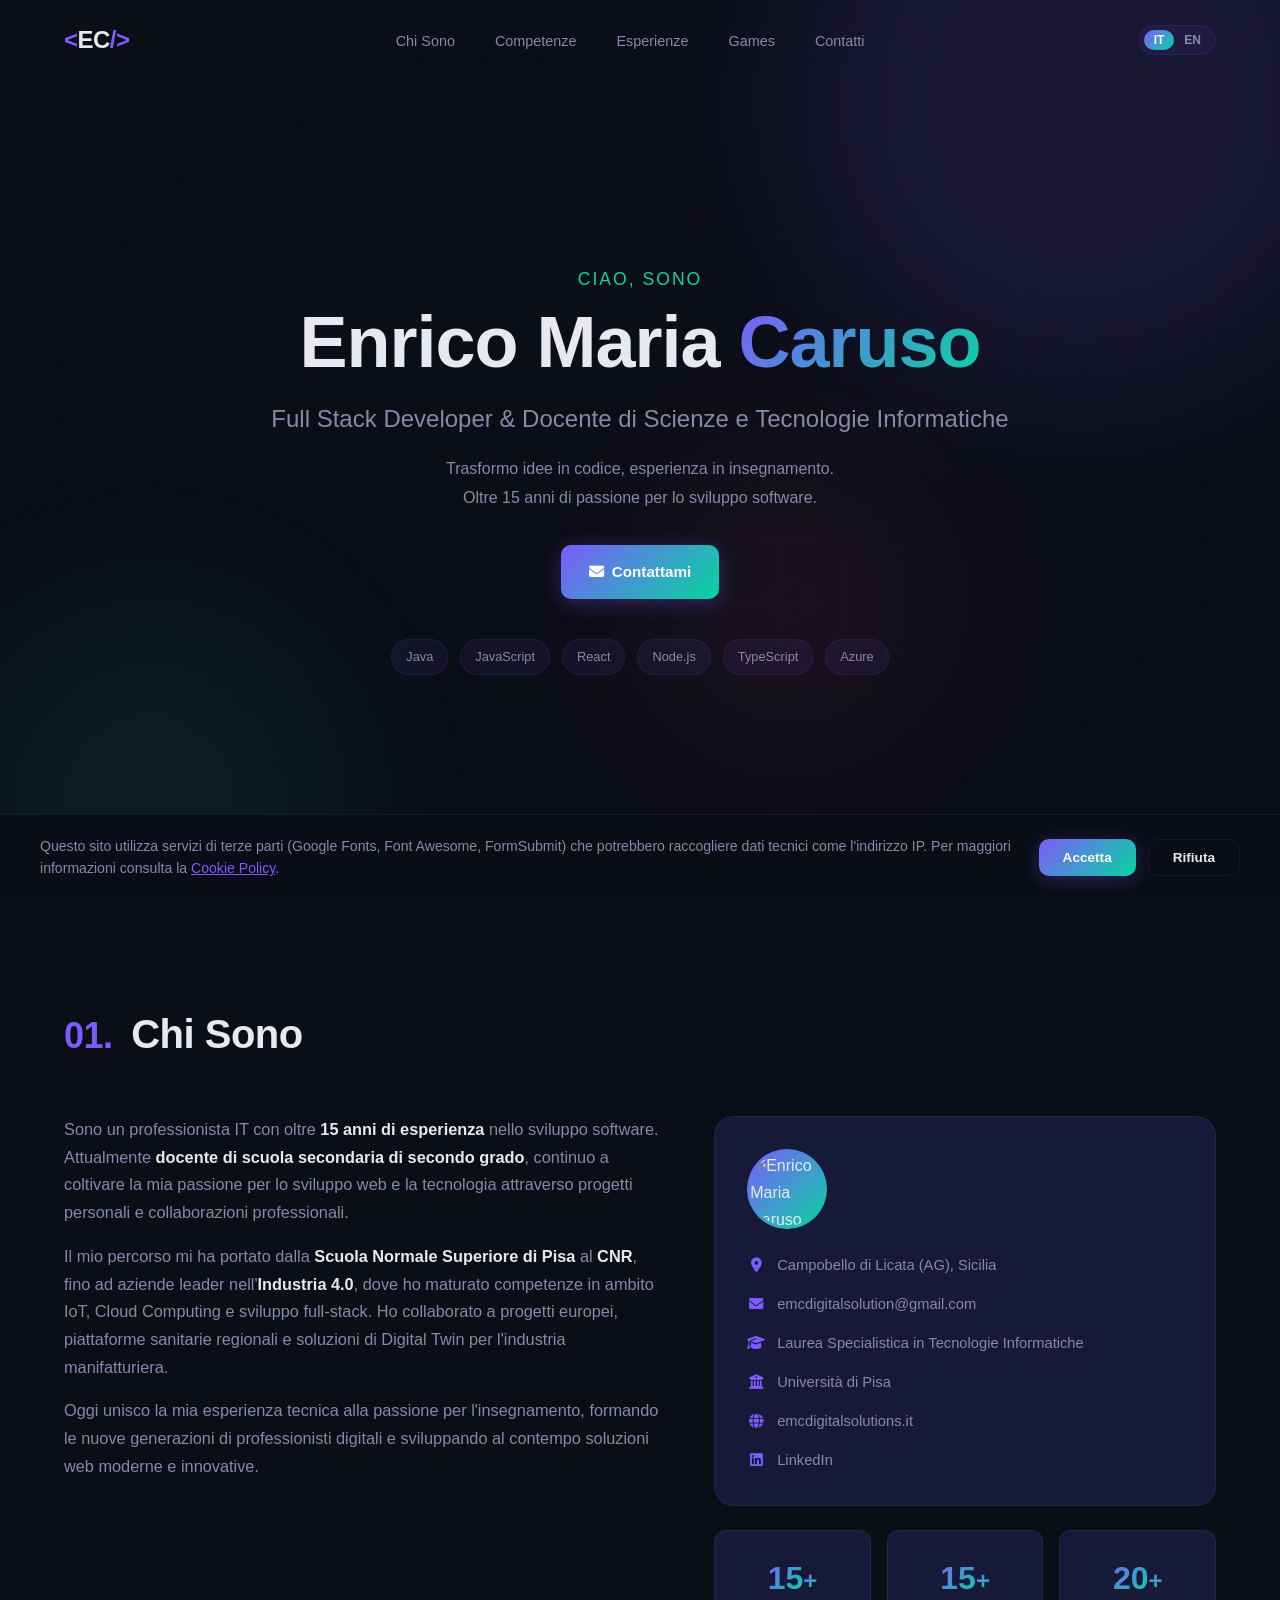
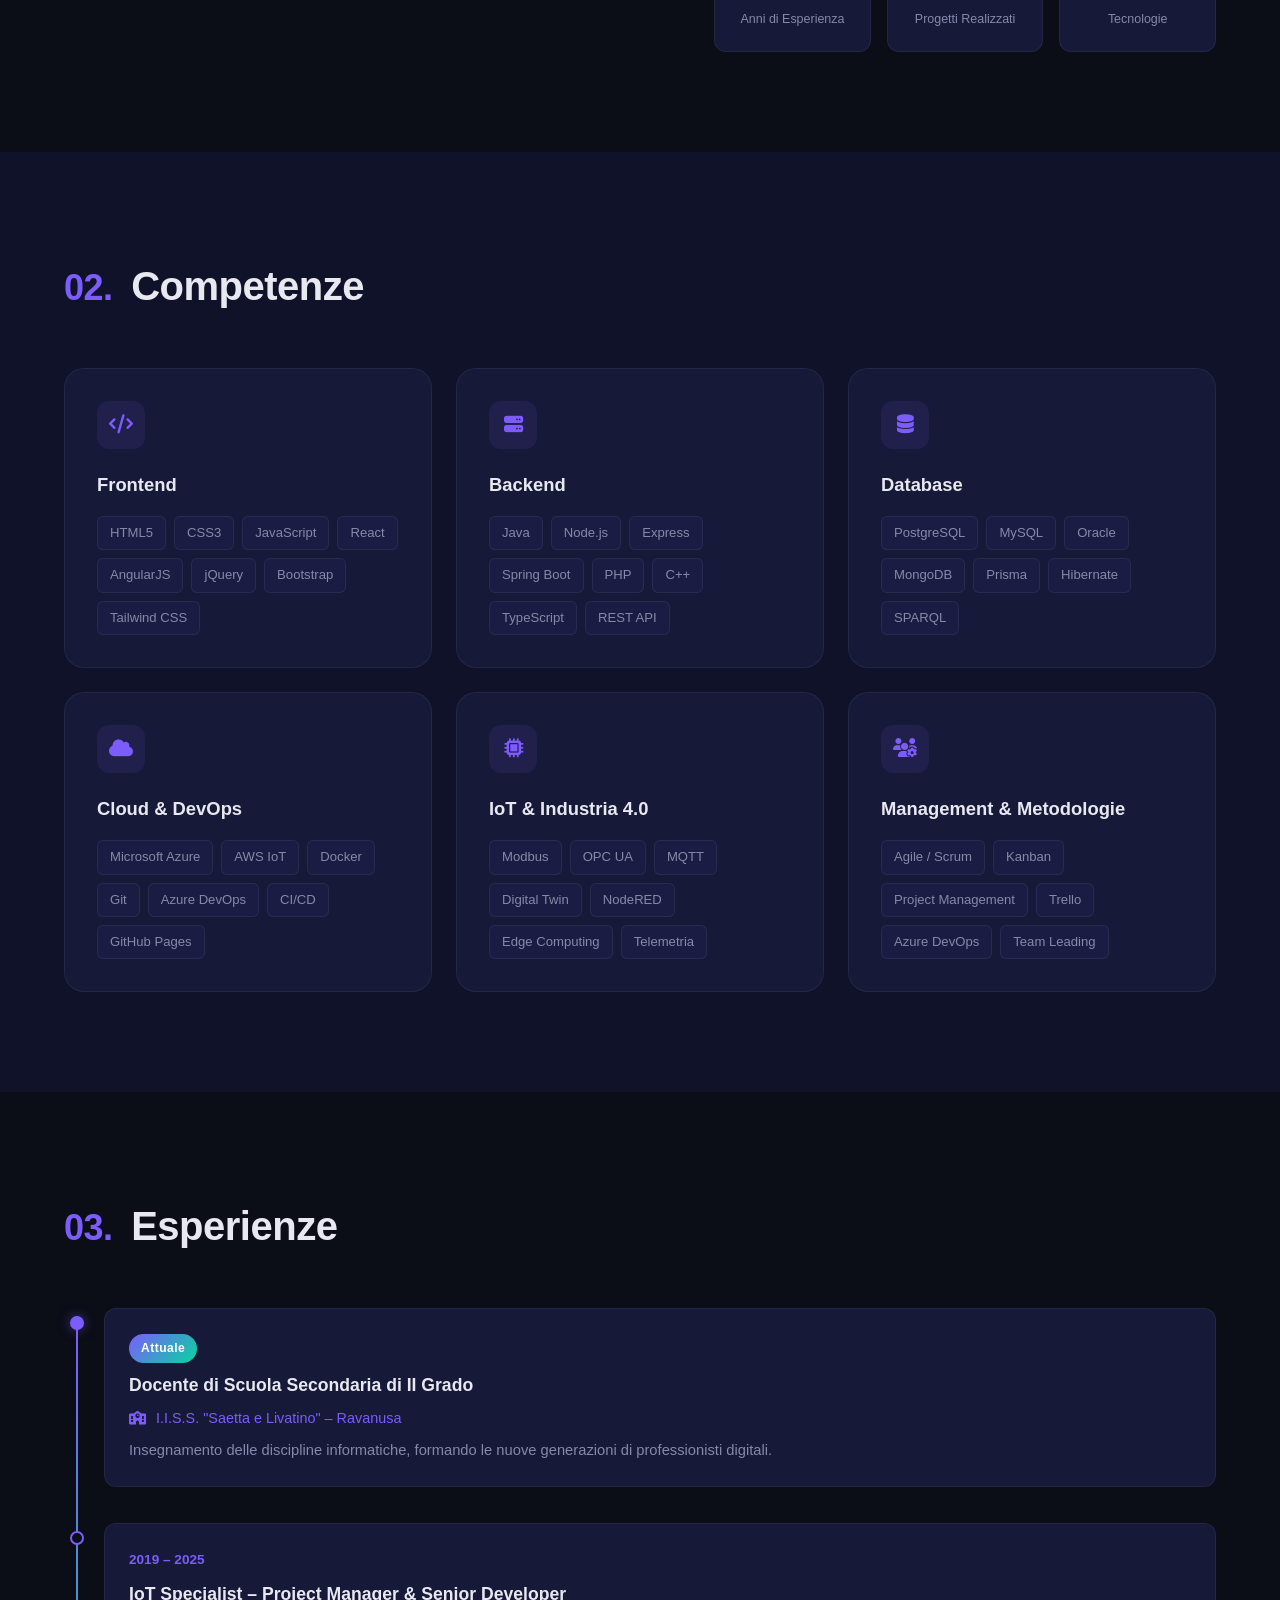
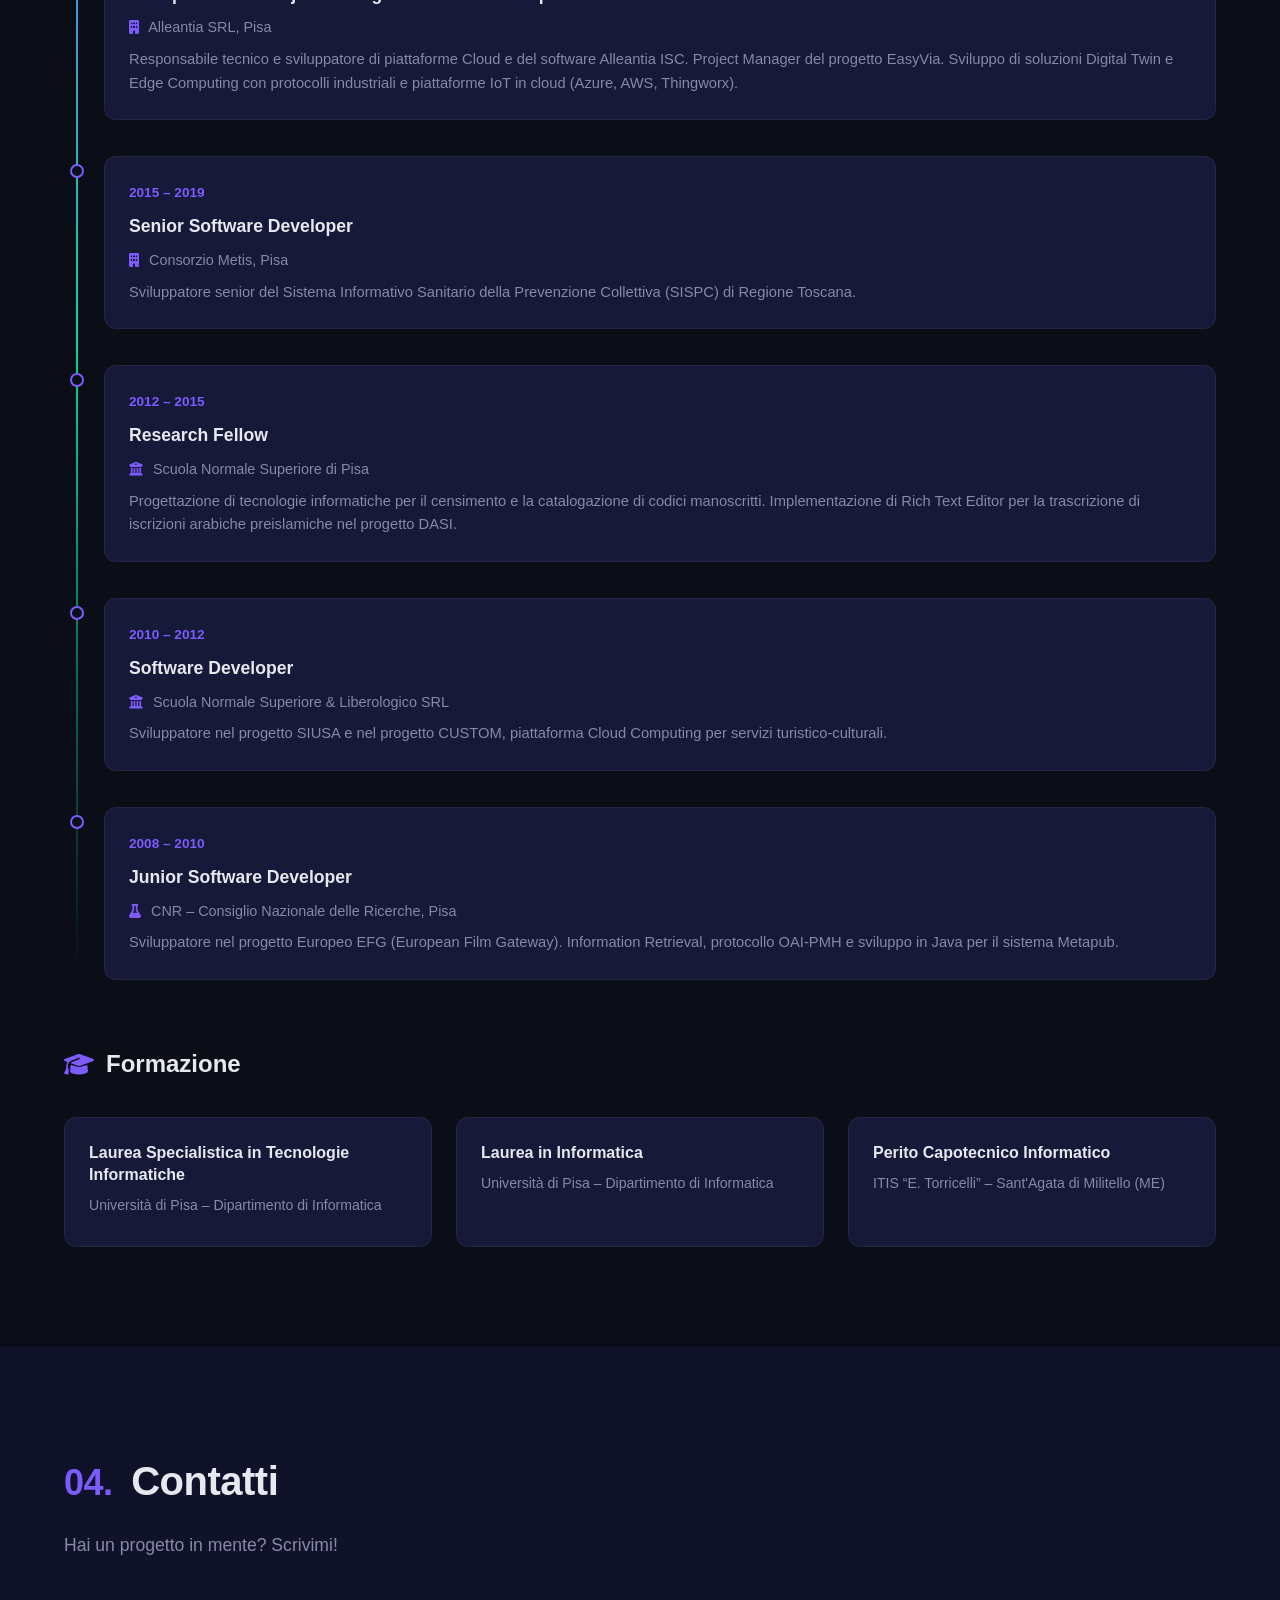
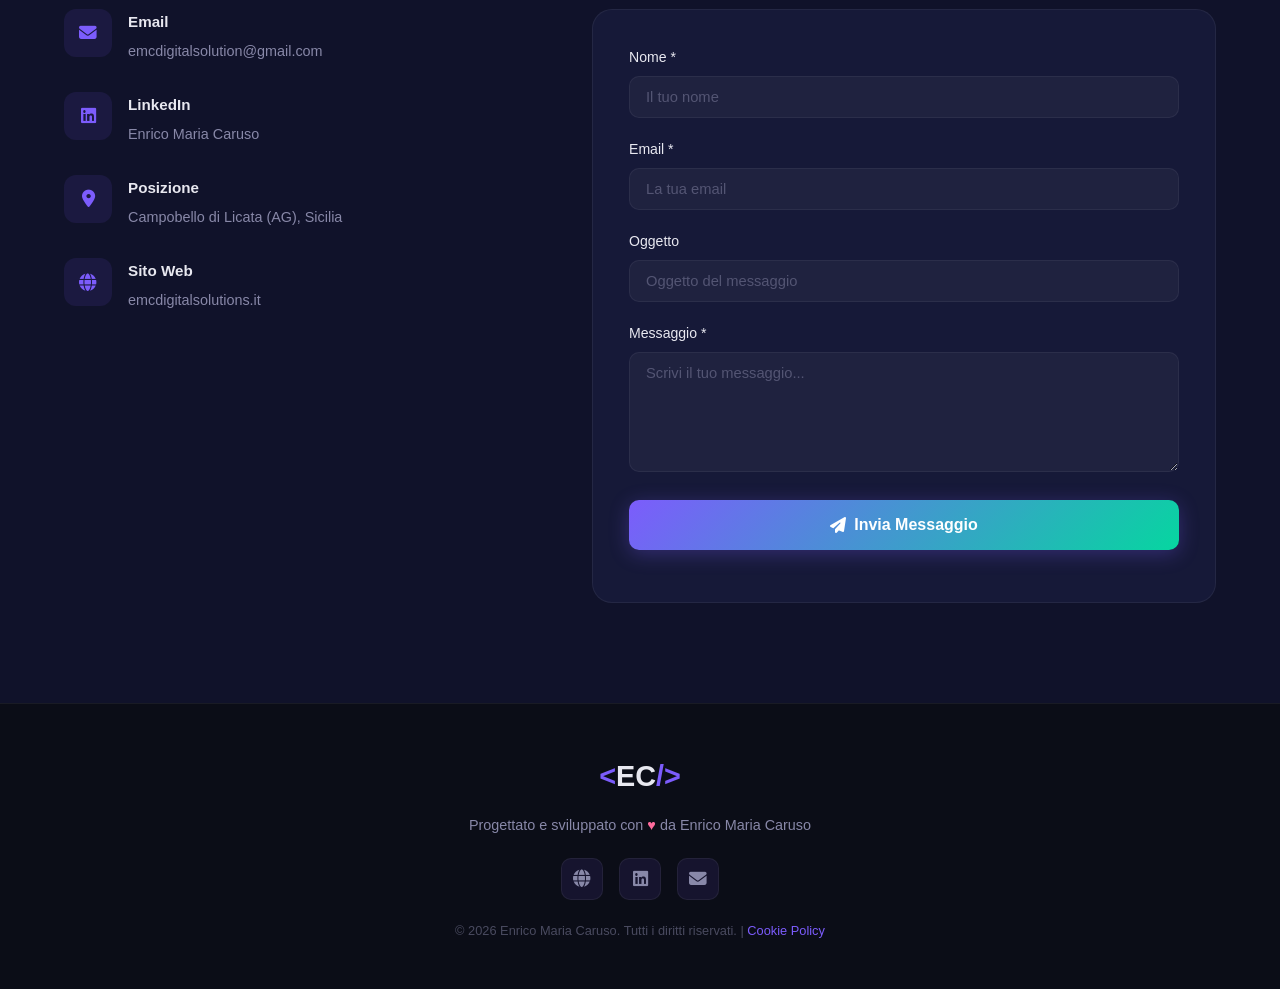
==== commit 14ccdcea: "Email EMC, link a emcdigitalsolutions.it, rimozione blog + cross-linking SEO - Email di contatto → e" ====
--- a/index.html
+++ b/index.html
@@ -6,9 +6,41 @@
   <title>Enrico Maria Caruso - Full Stack Developer & Docente</title>
   <meta name="description" content="Portfolio personale di Enrico Maria Caruso - Full Stack Developer, Docente e IoT Specialist con oltre 15 anni di esperienza.">
   <meta name="author" content="Enrico Maria Caruso">
+  <meta name="robots" content="index, follow">
   <meta property="og:title" content="Enrico Maria Caruso - Full Stack Developer & Docente">
   <meta property="og:description" content="Portfolio personale di Enrico Maria Caruso - Full Stack Developer, Docente e IoT Specialist.">
   <meta property="og:type" content="website">
+  <meta property="og:url" content="https://www.enricomariacaruso.it/">
+  <meta property="og:locale" content="it_IT">
+  <meta property="og:site_name" content="Enrico Maria Caruso">
+  <meta property="og:image" content="https://www.enricomariacaruso.it/images/foto.jpg">
+  <meta name="twitter:card" content="summary_large_image">
+  <meta name="twitter:title" content="Enrico Maria Caruso - Full Stack Developer & Docente">
+  <meta name="twitter:description" content="Portfolio personale di Enrico Maria Caruso - Full Stack Developer, Docente e IoT Specialist con oltre 15 anni di esperienza.">
+  <meta name="twitter:image" content="https://www.enricomariacaruso.it/images/foto.jpg">
+  <link rel="canonical" href="https://www.enricomariacaruso.it/">
+  <script type="application/ld+json">
+  {
+    "@context": "https://schema.org",
+    "@type": "Person",
+    "name": "Enrico Maria Caruso",
+    "url": "https://www.enricomariacaruso.it/",
+    "image": "https://www.enricomariacaruso.it/images/foto.jpg",
+    "jobTitle": "Full Stack Developer & Docente",
+    "email": "emcdigitalsolution@gmail.com",
+    "alumniOf": { "@type": "CollegeOrUniversity", "name": "Università di Pisa" },
+    "address": { "@type": "PostalAddress", "addressLocality": "Campobello di Licata", "addressRegion": "AG", "addressCountry": "IT" },
+    "worksFor": {
+      "@type": "Organization",
+      "name": "EMC Digital Solutions",
+      "url": "https://www.emcdigitalsolutions.it/"
+    },
+    "sameAs": [
+      "https://www.emcdigitalsolutions.it/",
+      "https://www.linkedin.com/in/enrico-maria-caruso-56660729/"
+    ]
+  }
+  </script>
   <link rel="icon" type="image/svg+xml" href="favicon.svg">
   <link rel="stylesheet" href="style.css">
   <link rel="preconnect" href="https://fonts.googleapis.com">
@@ -113,7 +145,7 @@
               </div>
               <div class="about-detail">
                 <i class="fas fa-envelope"></i>
-                <span>carusoenricom@gmail.com</span>
+                <span>emcdigitalsolution@gmail.com</span>
               </div>
               <div class="about-detail">
                 <i class="fas fa-graduation-cap"></i>
@@ -124,16 +156,12 @@
                 <span data-i18n="about.university">Universit&agrave; di Pisa</span>
               </div>
               <div class="about-detail">
-                <i class="fab fa-github"></i>
-                <a href="https://github.com/enrix84" target="_blank" rel="noopener">github.com/enrix84</a>
+                <i class="fas fa-globe"></i>
+                <a href="https://www.emcdigitalsolutions.it" target="_blank" rel="noopener">emcdigitalsolutions.it</a>
               </div>
               <div class="about-detail">
                 <i class="fab fa-linkedin"></i>
                 <a href="https://www.linkedin.com/in/enrico-maria-caruso-56660729/" target="_blank" rel="noopener">LinkedIn</a>
-              </div>
-              <div class="about-detail">
-                <i class="fas fa-blog"></i>
-                <a href="https://xbrowser.altervista.org/" target="_blank" rel="noopener" data-i18n="about.blog">Il mio Blog</a>
               </div>
             </div>
           </div>
@@ -321,7 +349,7 @@
             <div class="contact-icon"><i class="fas fa-envelope"></i></div>
             <div>
               <h4>Email</h4>
-              <a href="mailto:carusoenricom@gmail.com">carusoenricom@gmail.com</a>
+              <a href="mailto:emcdigitalsolution@gmail.com">emcdigitalsolution@gmail.com</a>
             </div>
           </div>
           <div class="contact-item">
@@ -339,10 +367,10 @@
             </div>
           </div>
           <div class="contact-item">
-            <div class="contact-icon"><i class="fab fa-github"></i></div>
+            <div class="contact-icon"><i class="fas fa-globe"></i></div>
             <div>
-              <h4>GitHub</h4>
-              <a href="https://github.com/enrix84" target="_blank" rel="noopener">github.com/enrix84</a>
+              <h4 data-i18n="contact.website">Sito Web</h4>
+              <a href="https://www.emcdigitalsolutions.it" target="_blank" rel="noopener">emcdigitalsolutions.it</a>
             </div>
           </div>
         </div>
@@ -381,16 +409,13 @@
         </div>
         <p class="footer-text" data-i18n-html="footer.text-html">Progettato e sviluppato con <span class="heart">&hearts;</span> da Enrico Maria Caruso</p>
         <div class="footer-social">
-          <a href="https://github.com/enrix84" target="_blank" rel="noopener" aria-label="GitHub">
-            <i class="fab fa-github"></i>
+          <a href="https://www.emcdigitalsolutions.it" target="_blank" rel="noopener" aria-label="EMC Digital Solutions">
+            <i class="fas fa-globe"></i>
           </a>
           <a href="https://www.linkedin.com/in/enrico-maria-caruso-56660729/" target="_blank" rel="noopener" aria-label="LinkedIn">
             <i class="fab fa-linkedin"></i>
           </a>
-          <a href="https://xbrowser.altervista.org/" target="_blank" rel="noopener" aria-label="Blog">
-            <i class="fas fa-blog"></i>
-          </a>
-          <a href="mailto:carusoenricom@gmail.com" aria-label="Email">
+          <a href="mailto:emcdigitalsolution@gmail.com" aria-label="Email">
             <i class="fas fa-envelope"></i>
           </a>
         </div>
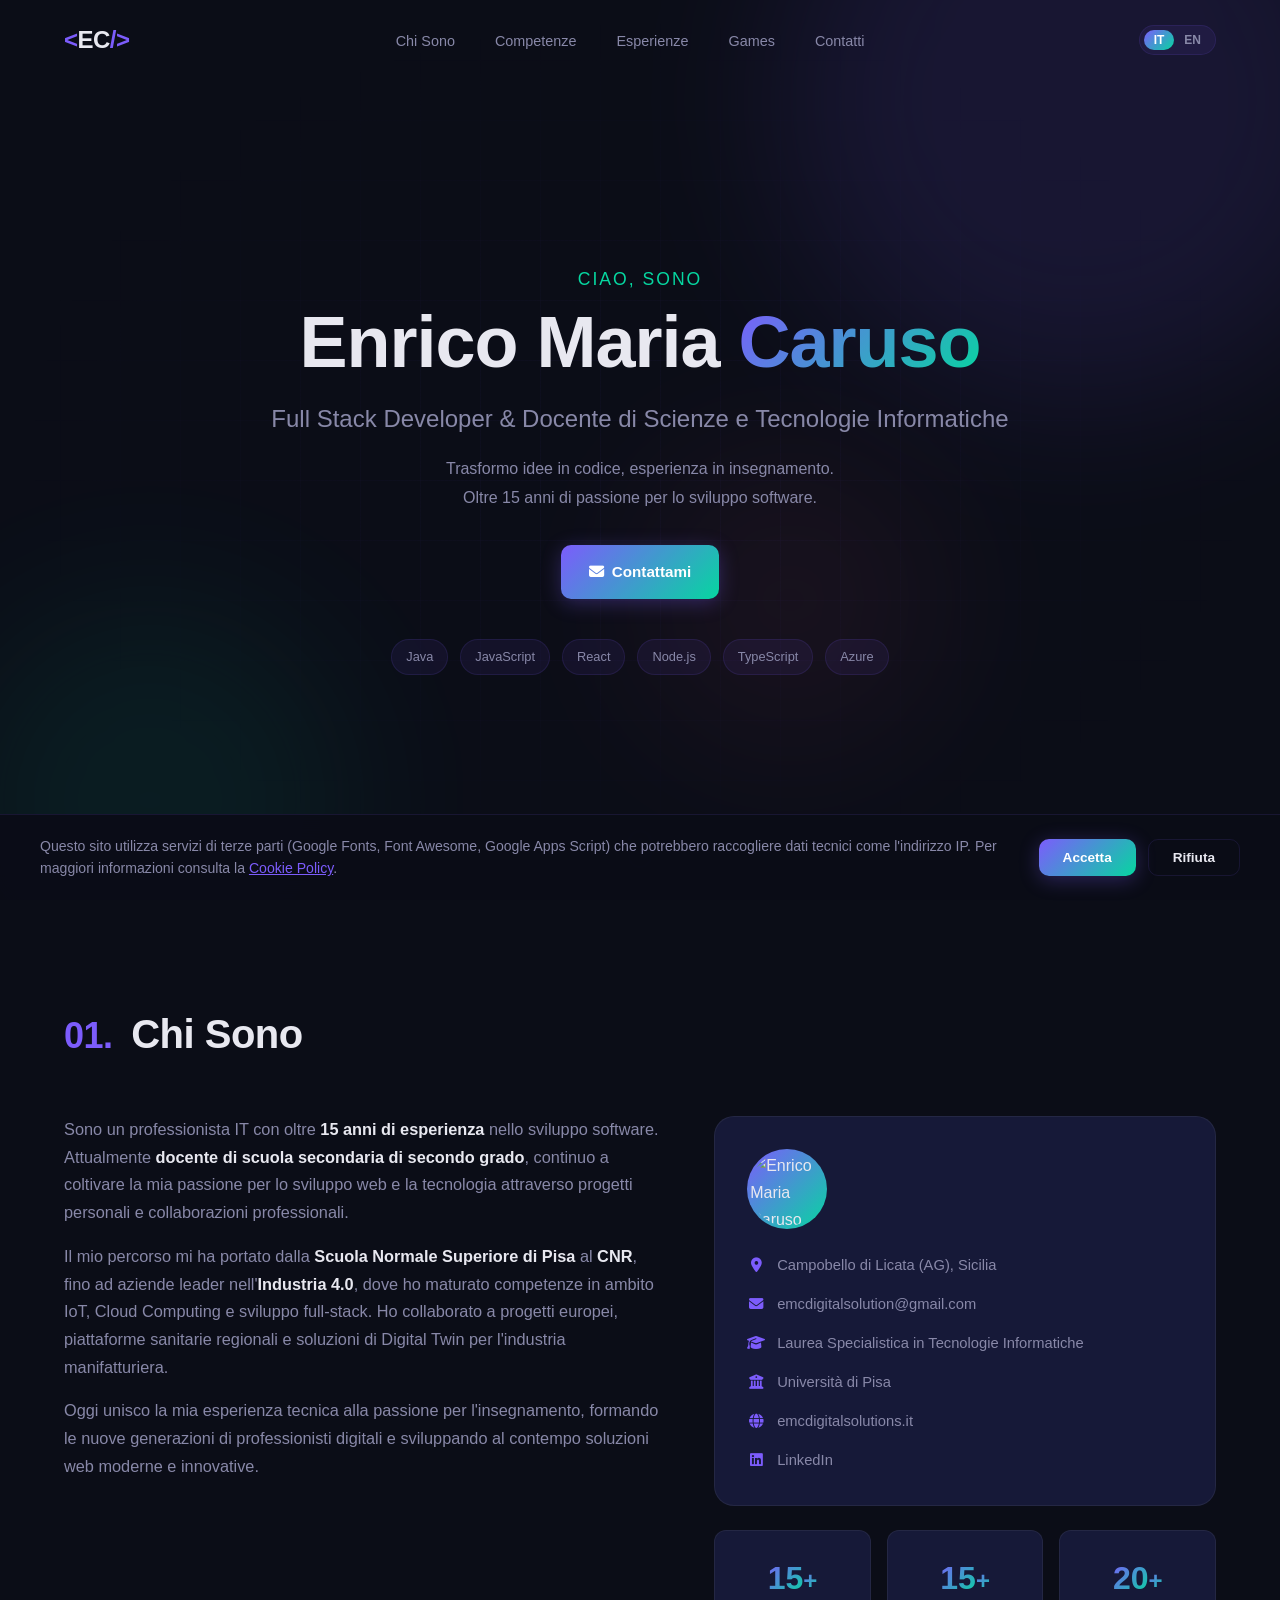
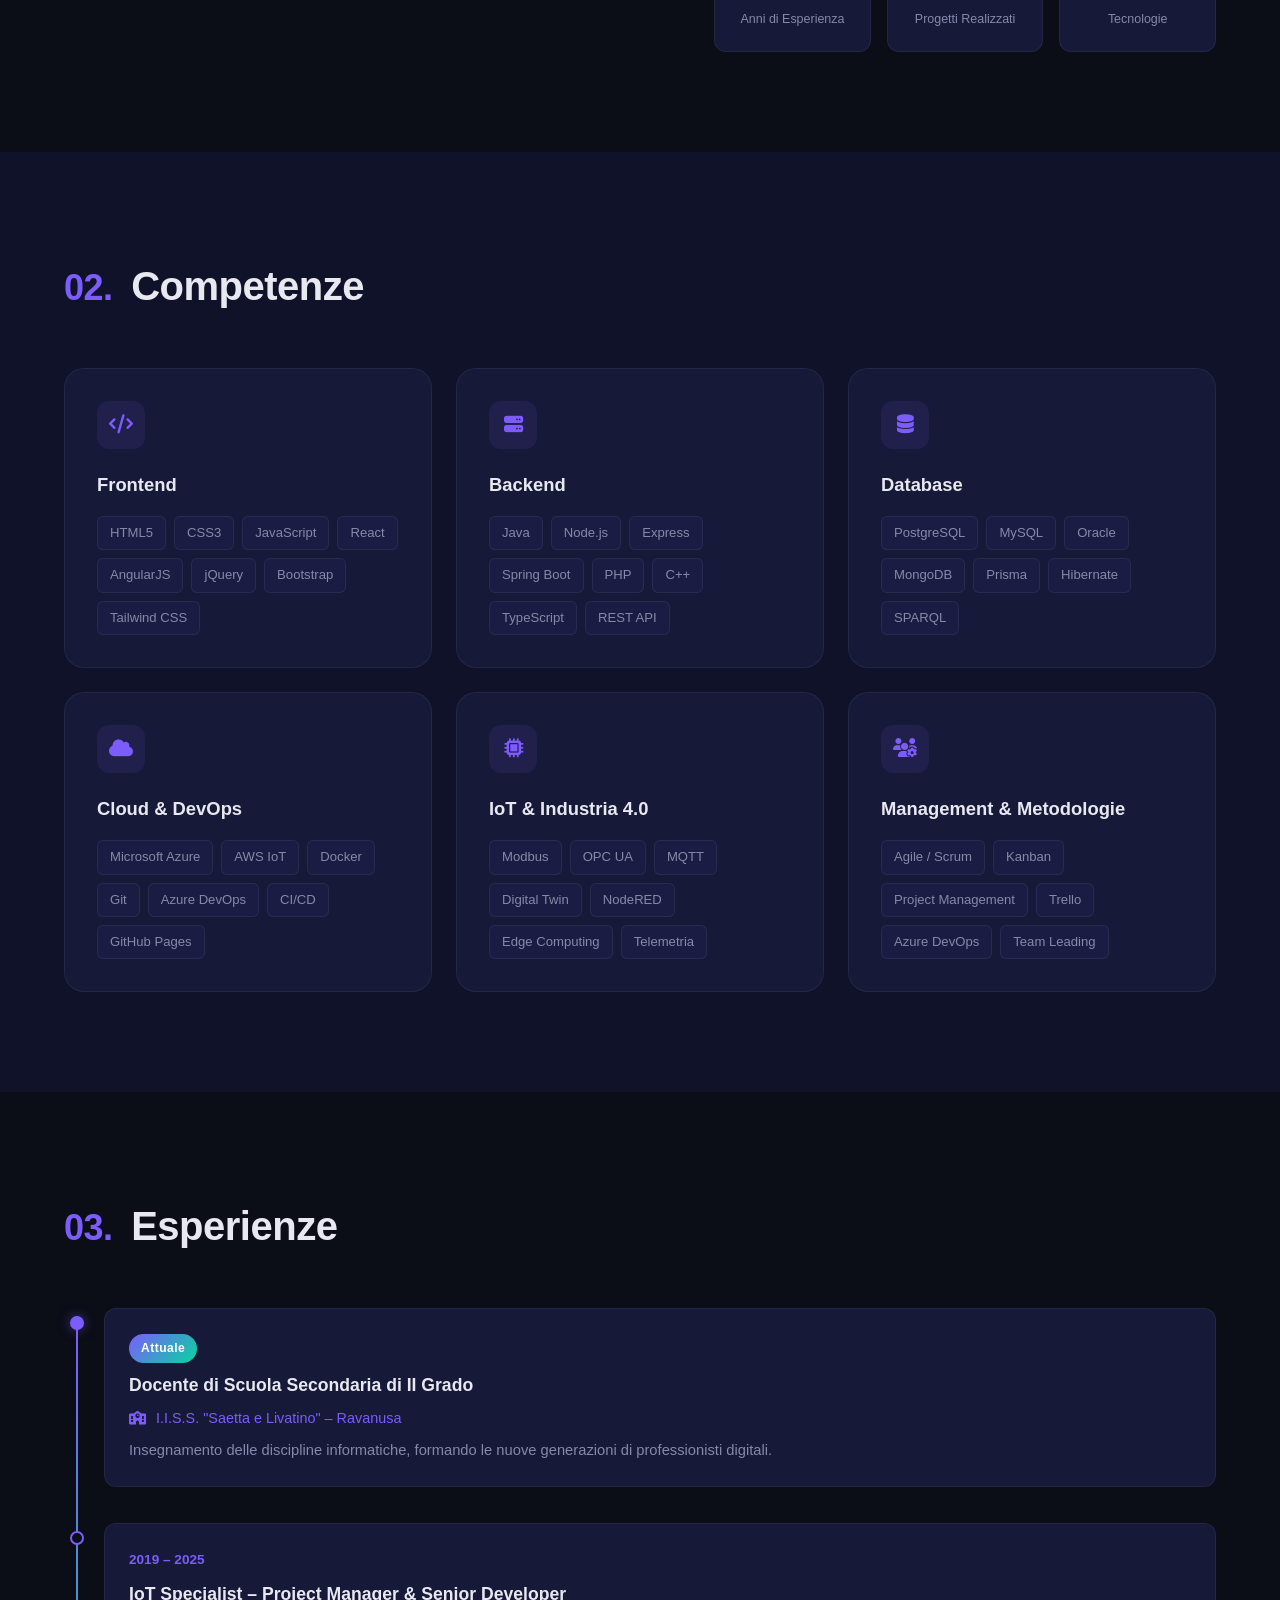
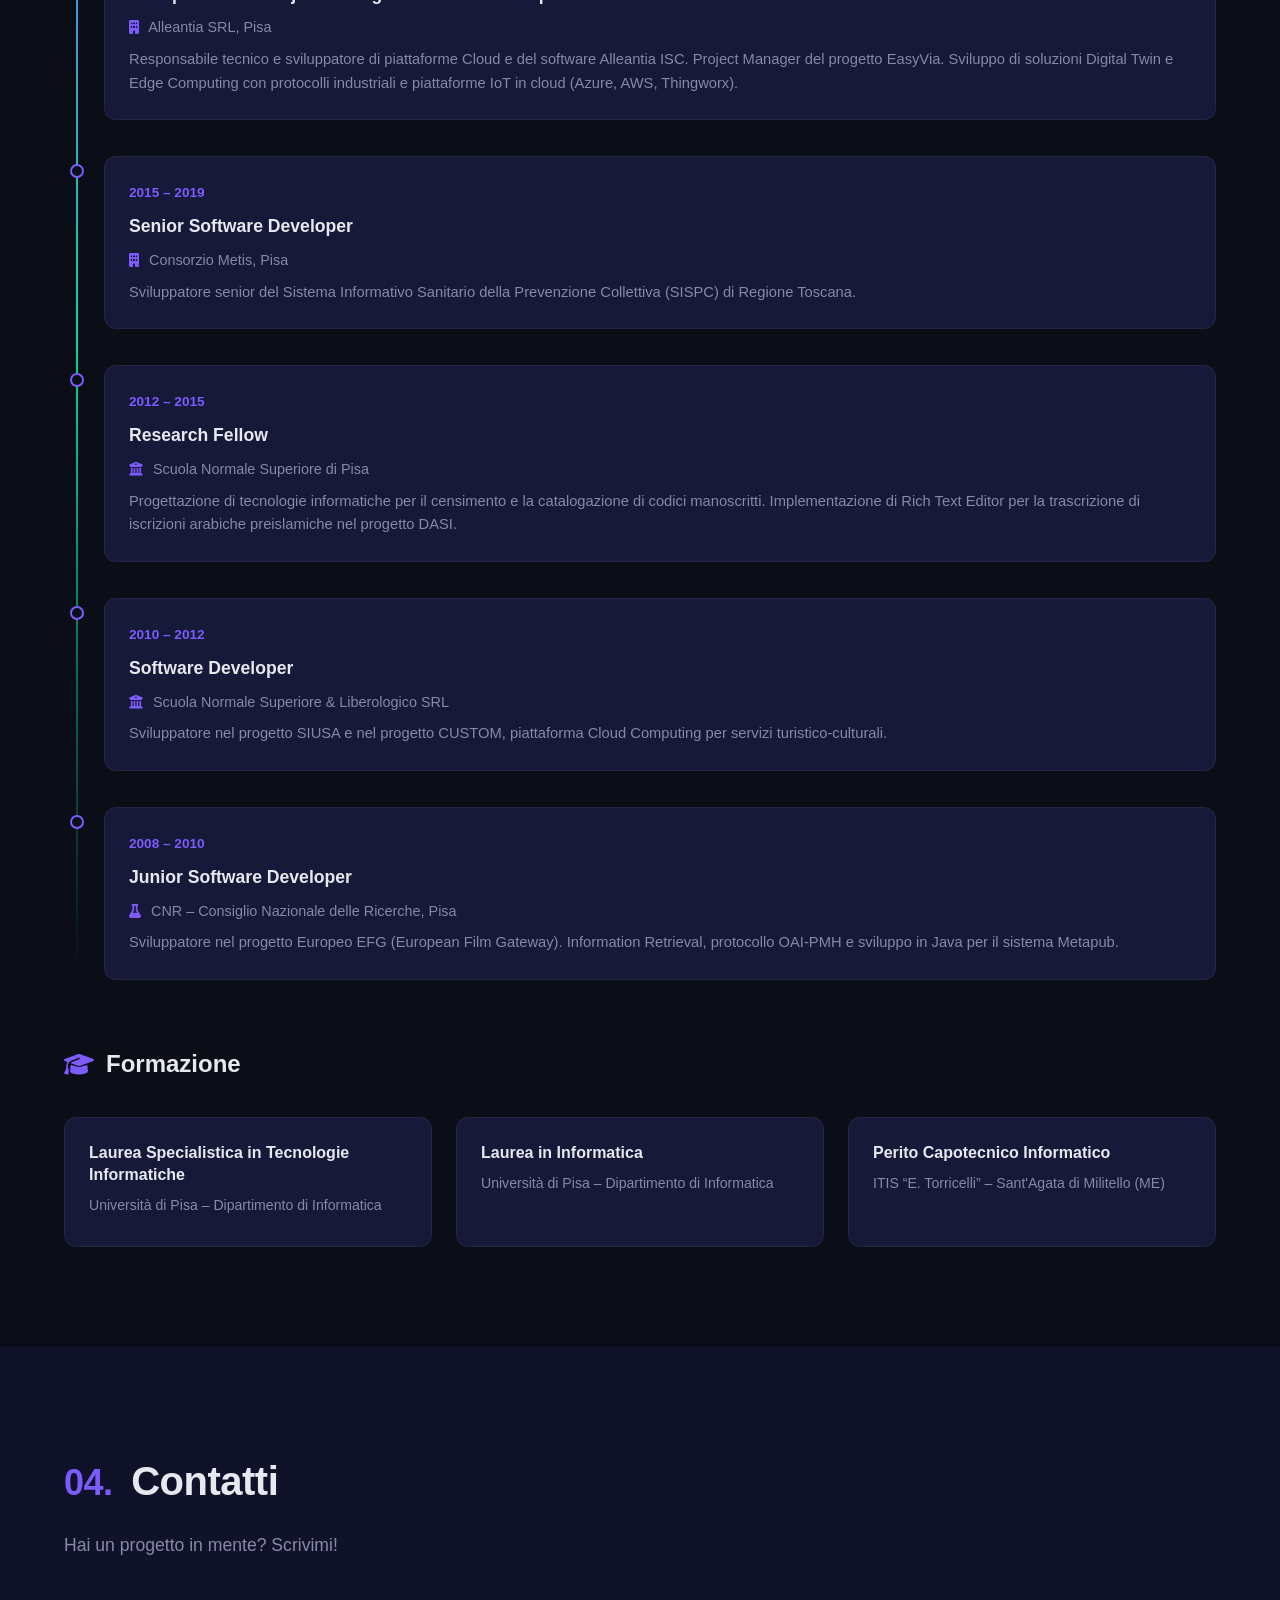
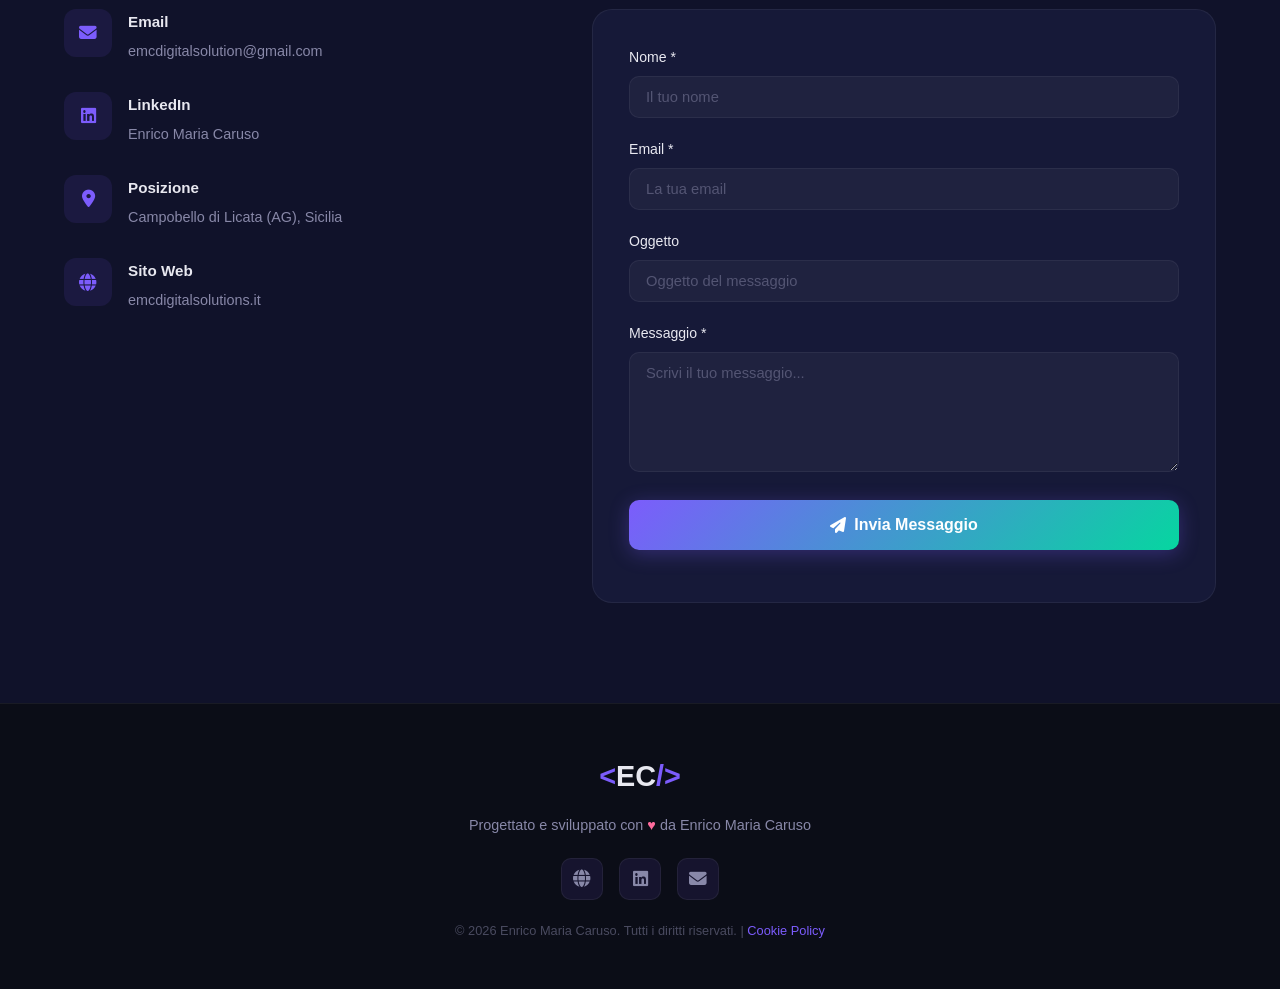
==== commit 7480d380: "Cookie policy: aggiornato provider form da FormSubmit a Google Apps Script Allineata la disclosure t" ====
--- a/index.html
+++ b/index.html
@@ -427,7 +427,7 @@
   <!-- Cookie Banner -->
   <div class="cookie-banner" id="cookieBanner">
     <div class="cookie-content">
-      <p data-i18n-html="cookie.text-html">Questo sito utilizza servizi di terze parti (Google Fonts, Font Awesome, FormSubmit) che potrebbero raccogliere dati tecnici come l'indirizzo IP. Per maggiori informazioni consulta la <a href="cookie-policy.html">Cookie Policy</a>.</p>
+      <p data-i18n-html="cookie.text-html">Questo sito utilizza servizi di terze parti (Google Fonts, Font Awesome, Google Apps Script) che potrebbero raccogliere dati tecnici come l'indirizzo IP. Per maggiori informazioni consulta la <a href="cookie-policy.html">Cookie Policy</a>.</p>
       <div class="cookie-buttons">
         <button class="btn btn-primary btn-cookie" id="cookieAccept" data-i18n="cookie.accept">Accetta</button>
         <button class="btn btn-outline btn-cookie" id="cookieReject" data-i18n="cookie.reject">Rifiuta</button>
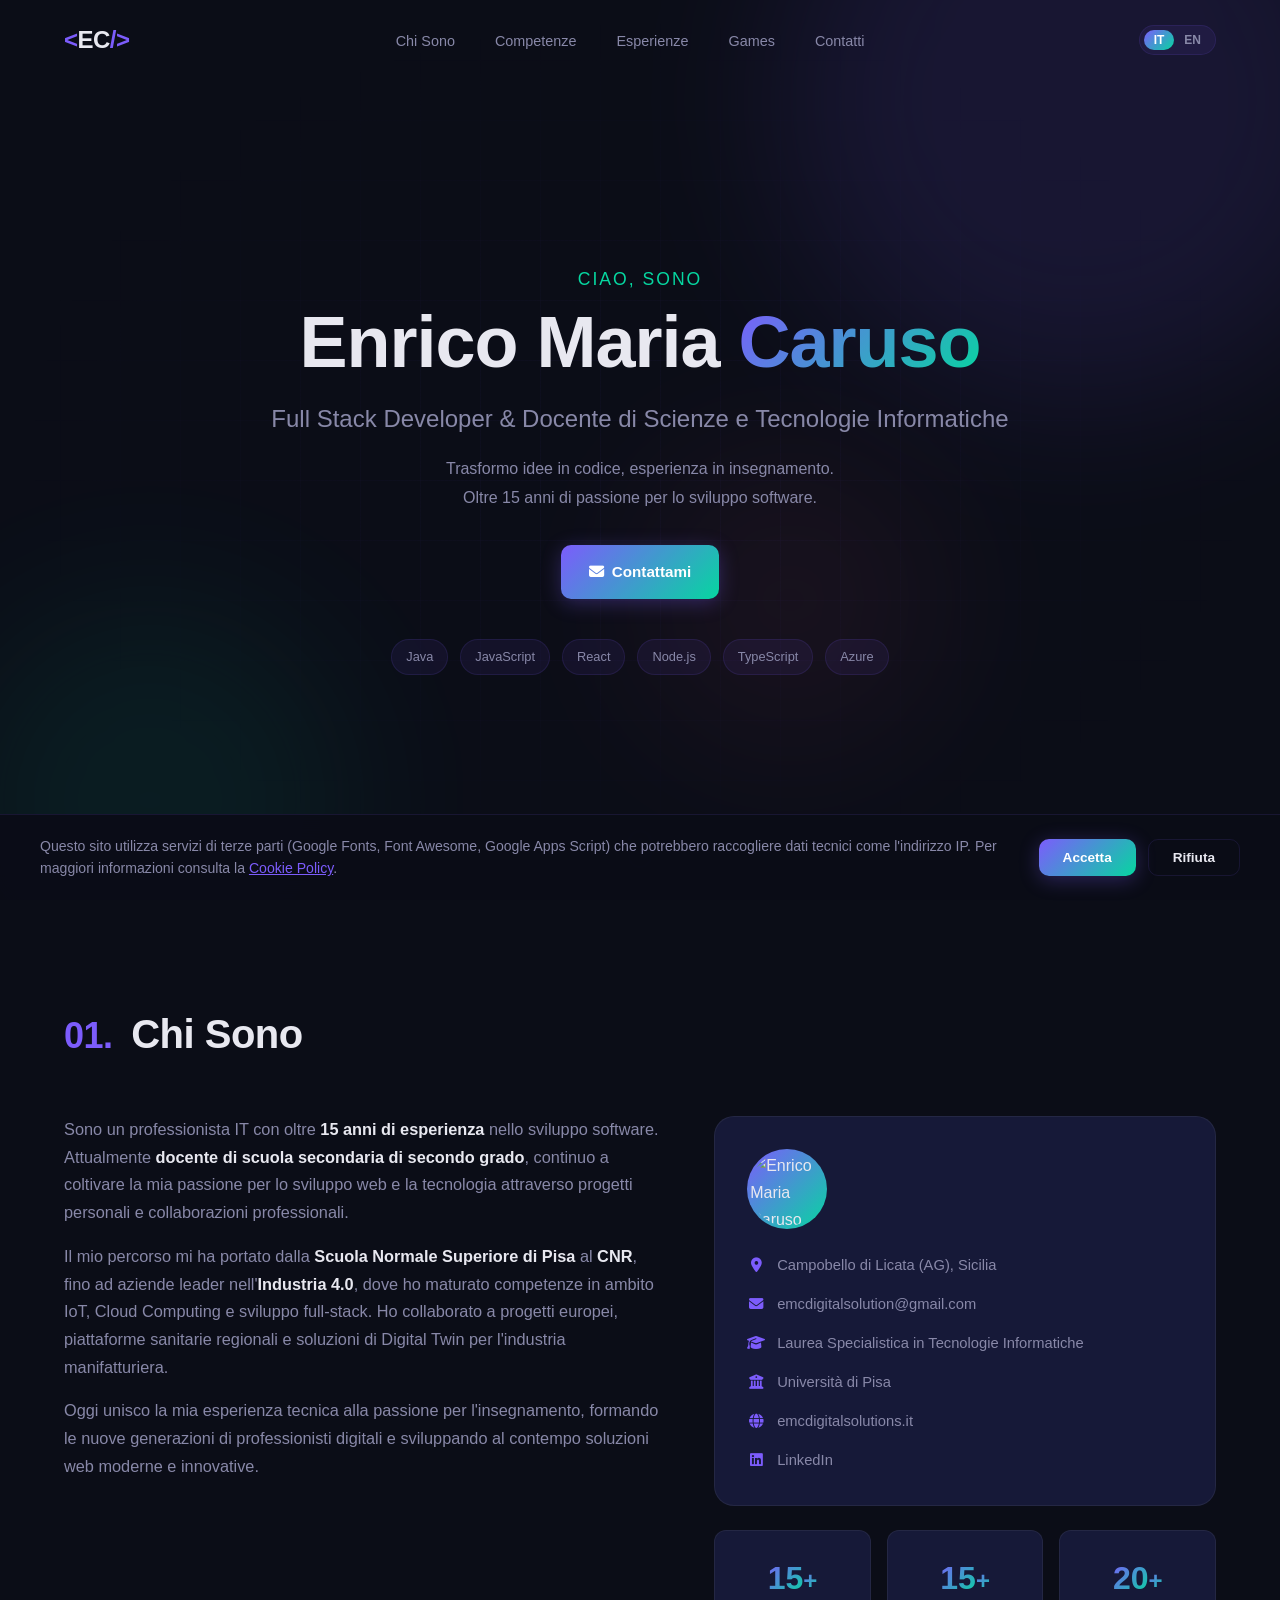
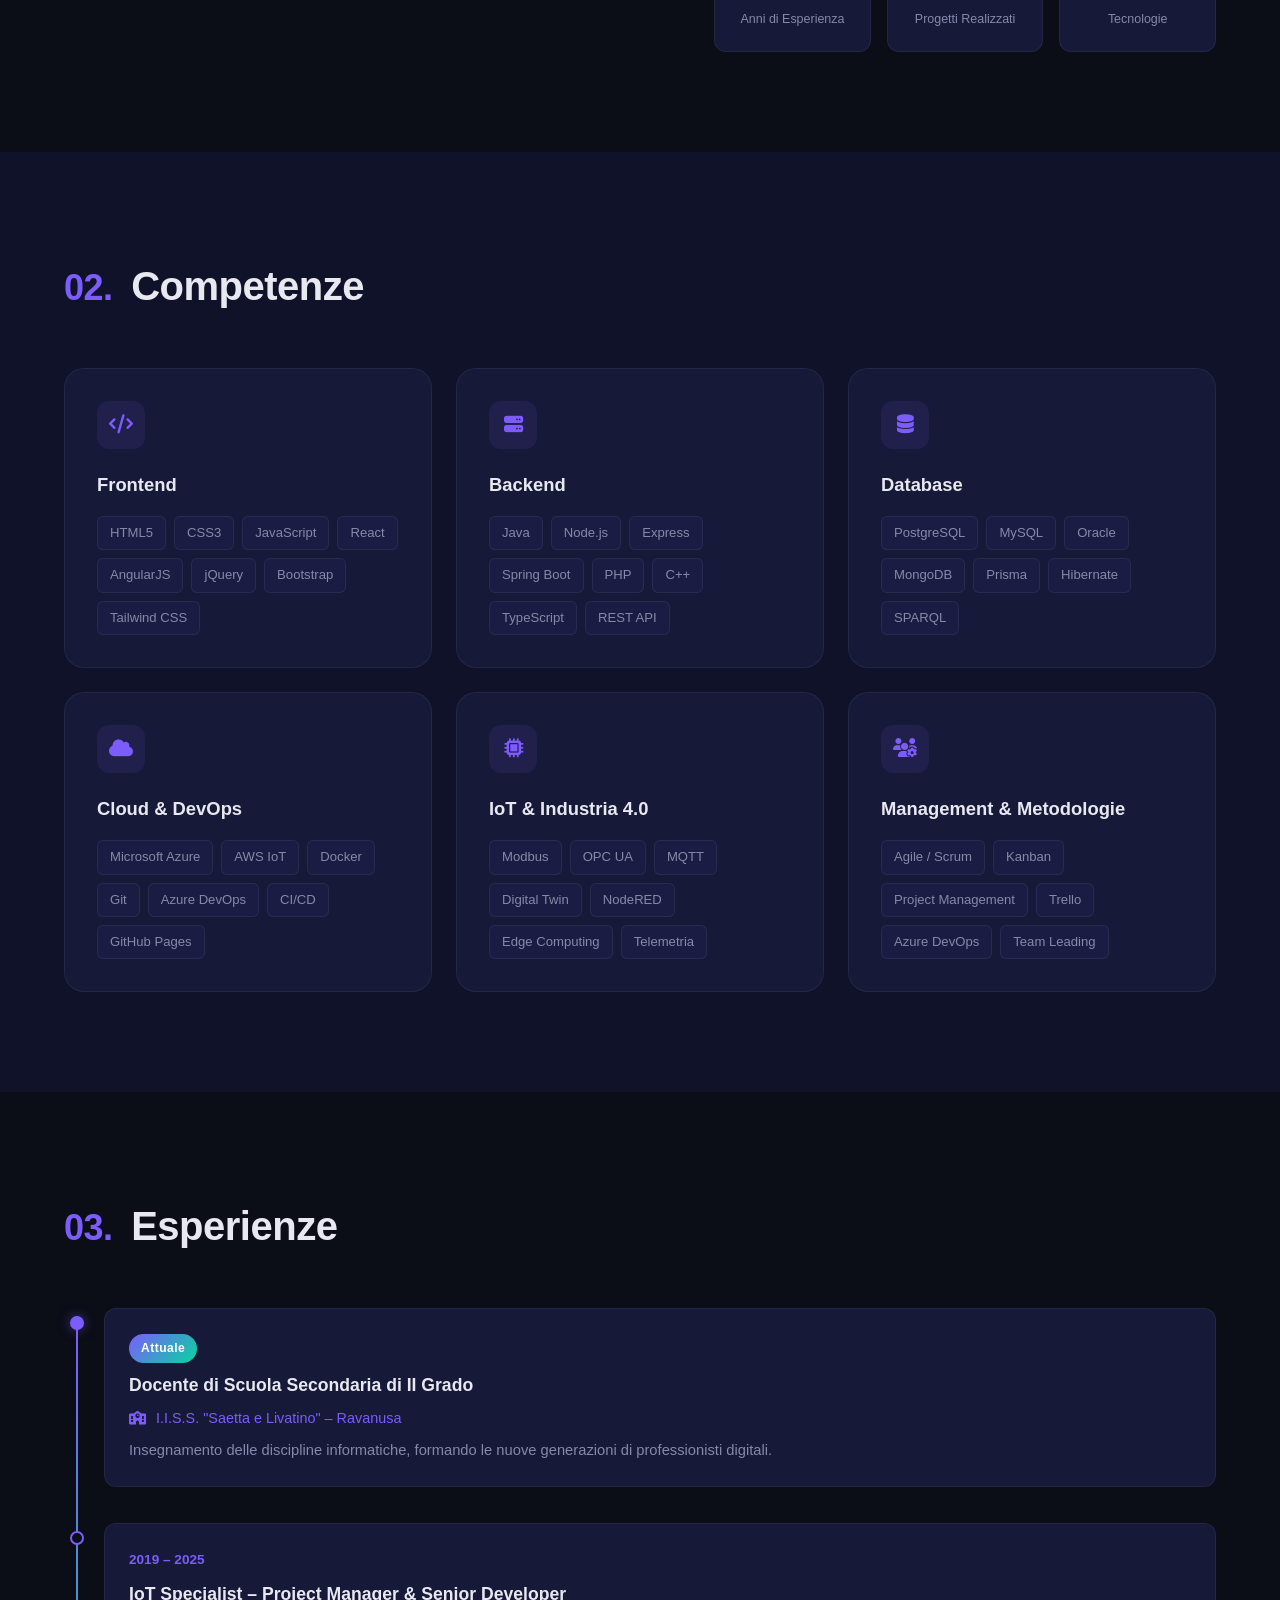
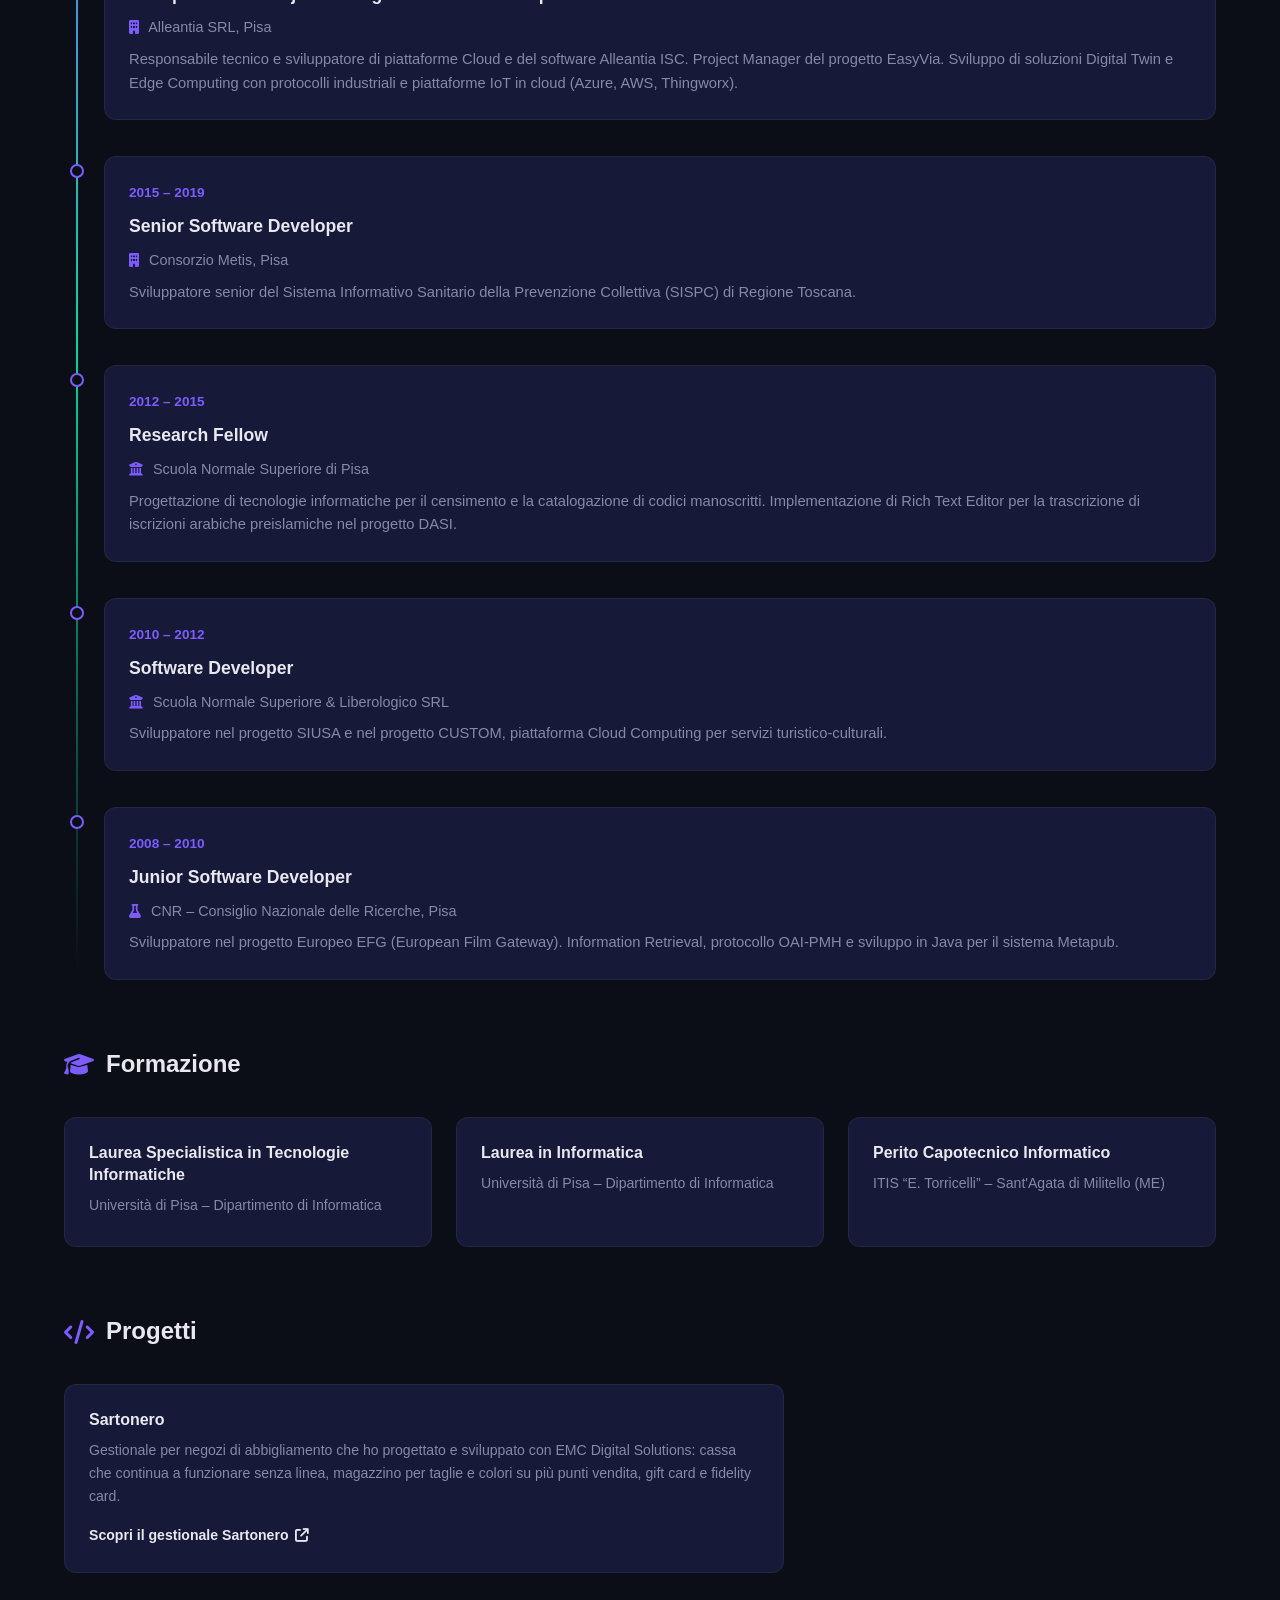
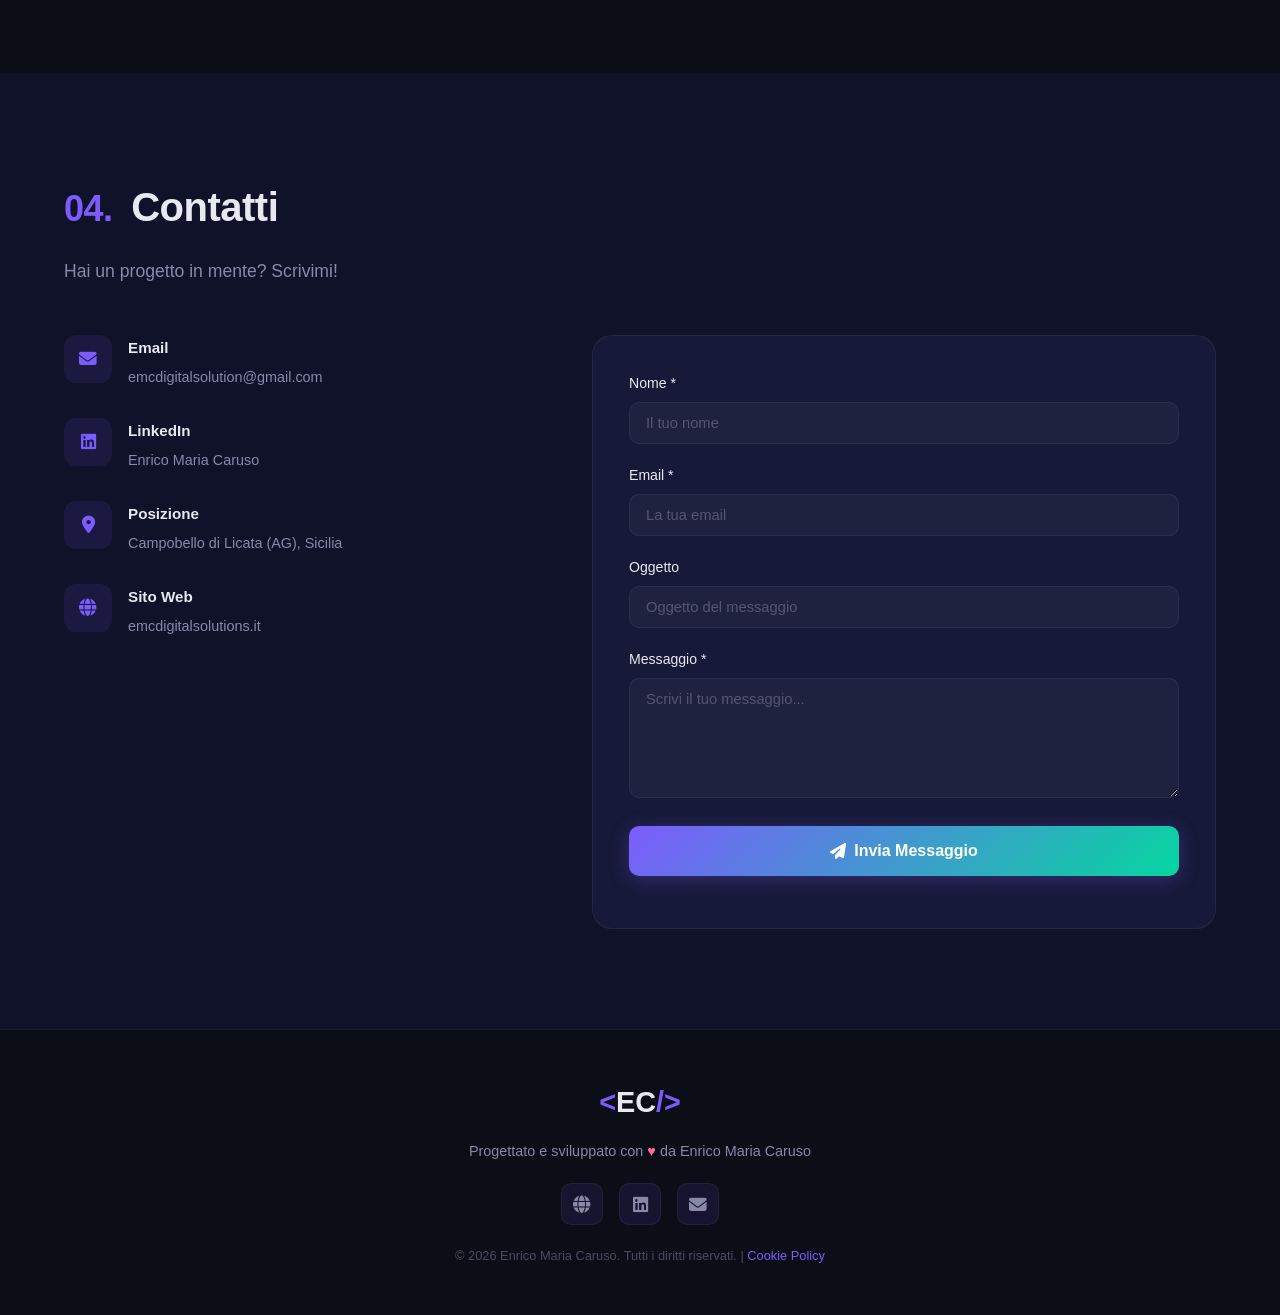
==== commit 01bd5507: "Progetti: aggiunto Sartonero, gestionale per negozi di abbigliamento (IT/EN, llms.txt)" ====
--- a/index.html
+++ b/index.html
@@ -333,6 +333,15 @@
           <p class="edu-institution" data-i18n="edu.degree3-inst">ITIS &ldquo;E. Torricelli&rdquo; &ndash; Sant'Agata di Militello (ME)</p>
         </div>
       </div>
+
+      <h3 class="subsection-title fade-in"><i class="fas fa-code"></i> <span data-i18n="proj.title">Progetti</span></h3>
+      <div class="projects-grid">
+        <div class="education-card sn-project fade-in">
+          <h4><a href="https://sartonero.it/" target="_blank" rel="noopener">Sartonero</a></h4>
+          <p class="edu-institution" data-i18n="proj.sartonero-desc">Gestionale per negozi di abbigliamento che ho progettato e sviluppato con EMC Digital Solutions: cassa che continua a funzionare senza linea, magazzino per taglie e colori su pi&ugrave; punti vendita, gift card e fidelity card.</p>
+          <a class="project-link" href="https://sartonero.it/" target="_blank" rel="noopener"><span data-i18n="proj.sartonero-link">Scopri il gestionale Sartonero</span> <i class="fas fa-arrow-up-right-from-square" aria-hidden="true"></i></a>
+        </div>
+      </div>
     </div>
   </section>
 
--- a/style.css
+++ b/style.css
@@ -729,6 +729,41 @@
   line-height: 1.4;
 }
 
+.projects-grid {
+  display: grid;
+  grid-template-columns: minmax(0, 720px);
+  gap: 24px;
+}
+
+.sn-project h4 a {
+  color: var(--text-primary);
+  text-decoration: none;
+}
+
+.sn-project h4 a:hover {
+  color: var(--accent-primary);
+}
+
+.sn-project .edu-institution {
+  line-height: 1.6;
+  margin-bottom: 14px;
+}
+
+.project-link {
+  display: inline-flex;
+  align-items: center;
+  gap: 8px;
+  color: var(--accent-primary);
+  font-size: 0.9rem;
+  font-weight: 500;
+  text-decoration: none;
+}
+
+.project-link:hover {
+  text-decoration: underline;
+  text-underline-offset: 3px;
+}
+
 .edu-institution {
   color: var(--text-secondary);
   font-size: 0.88rem;
